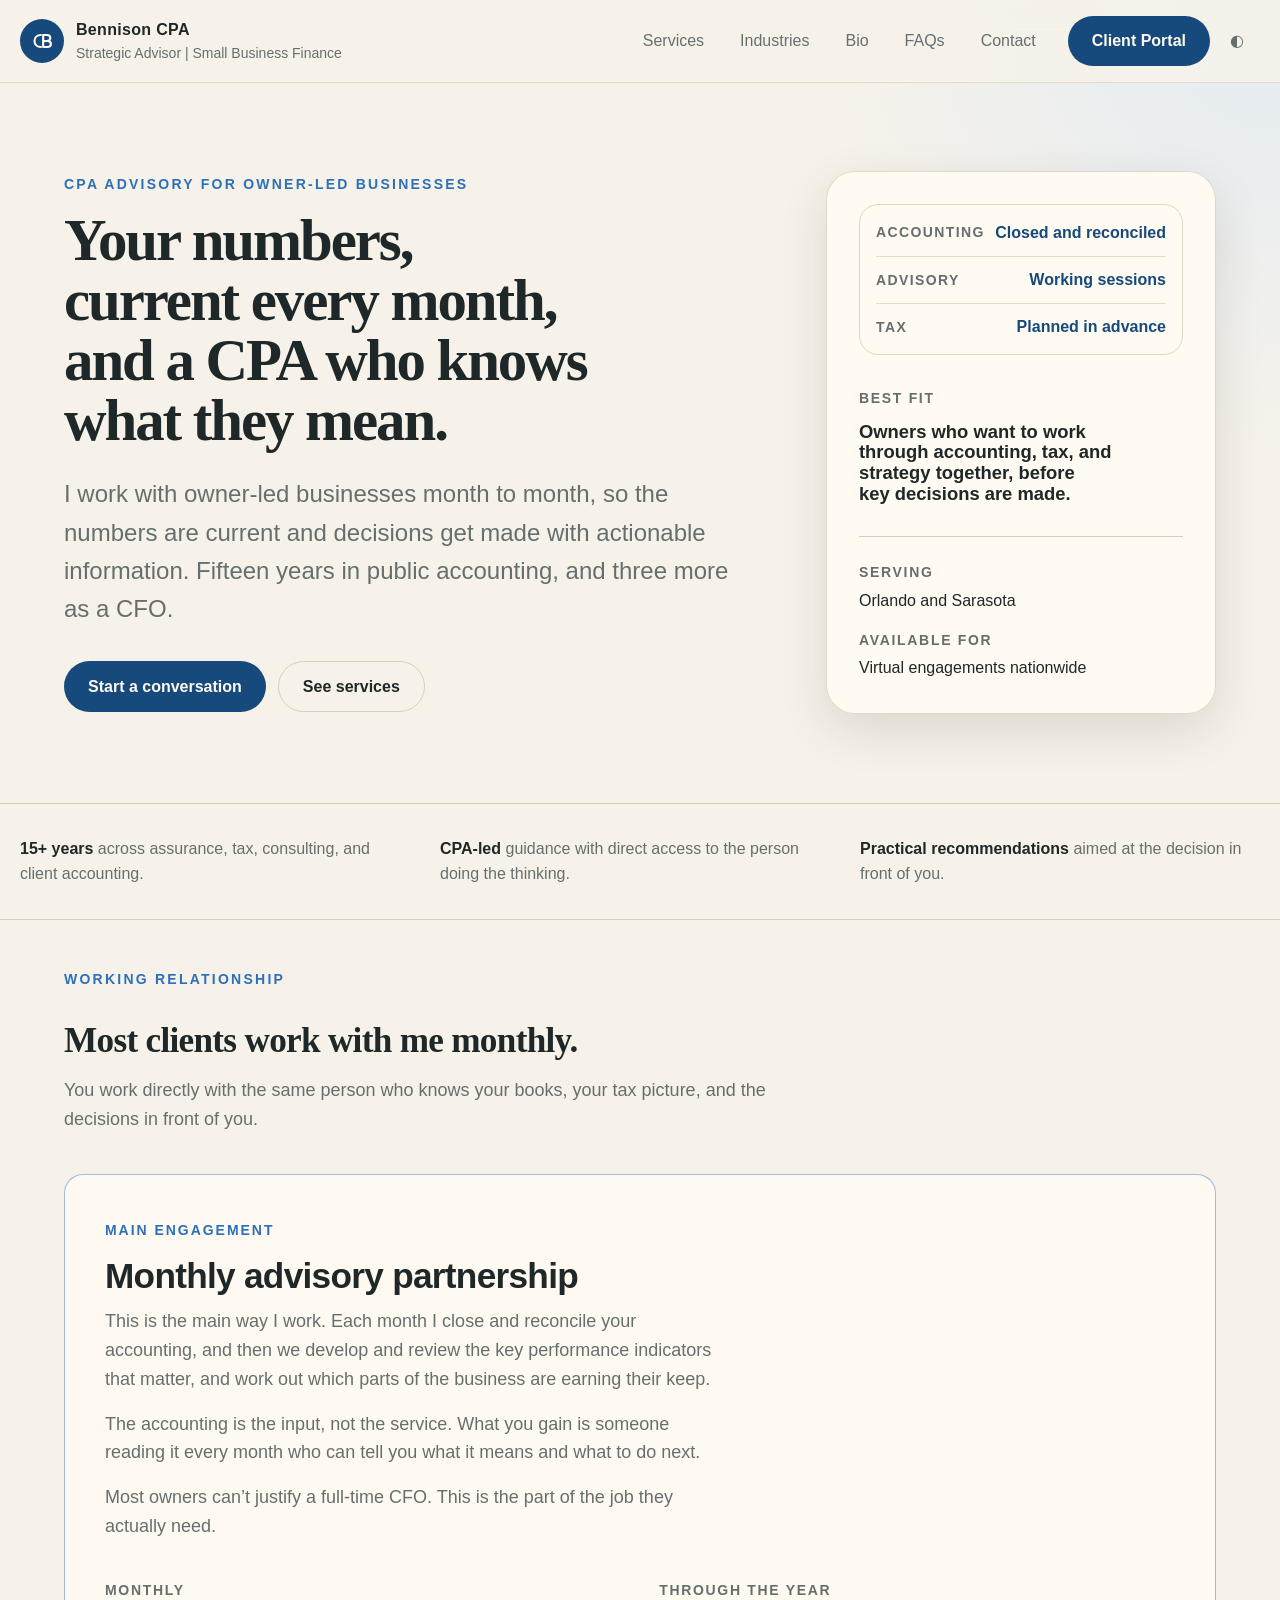
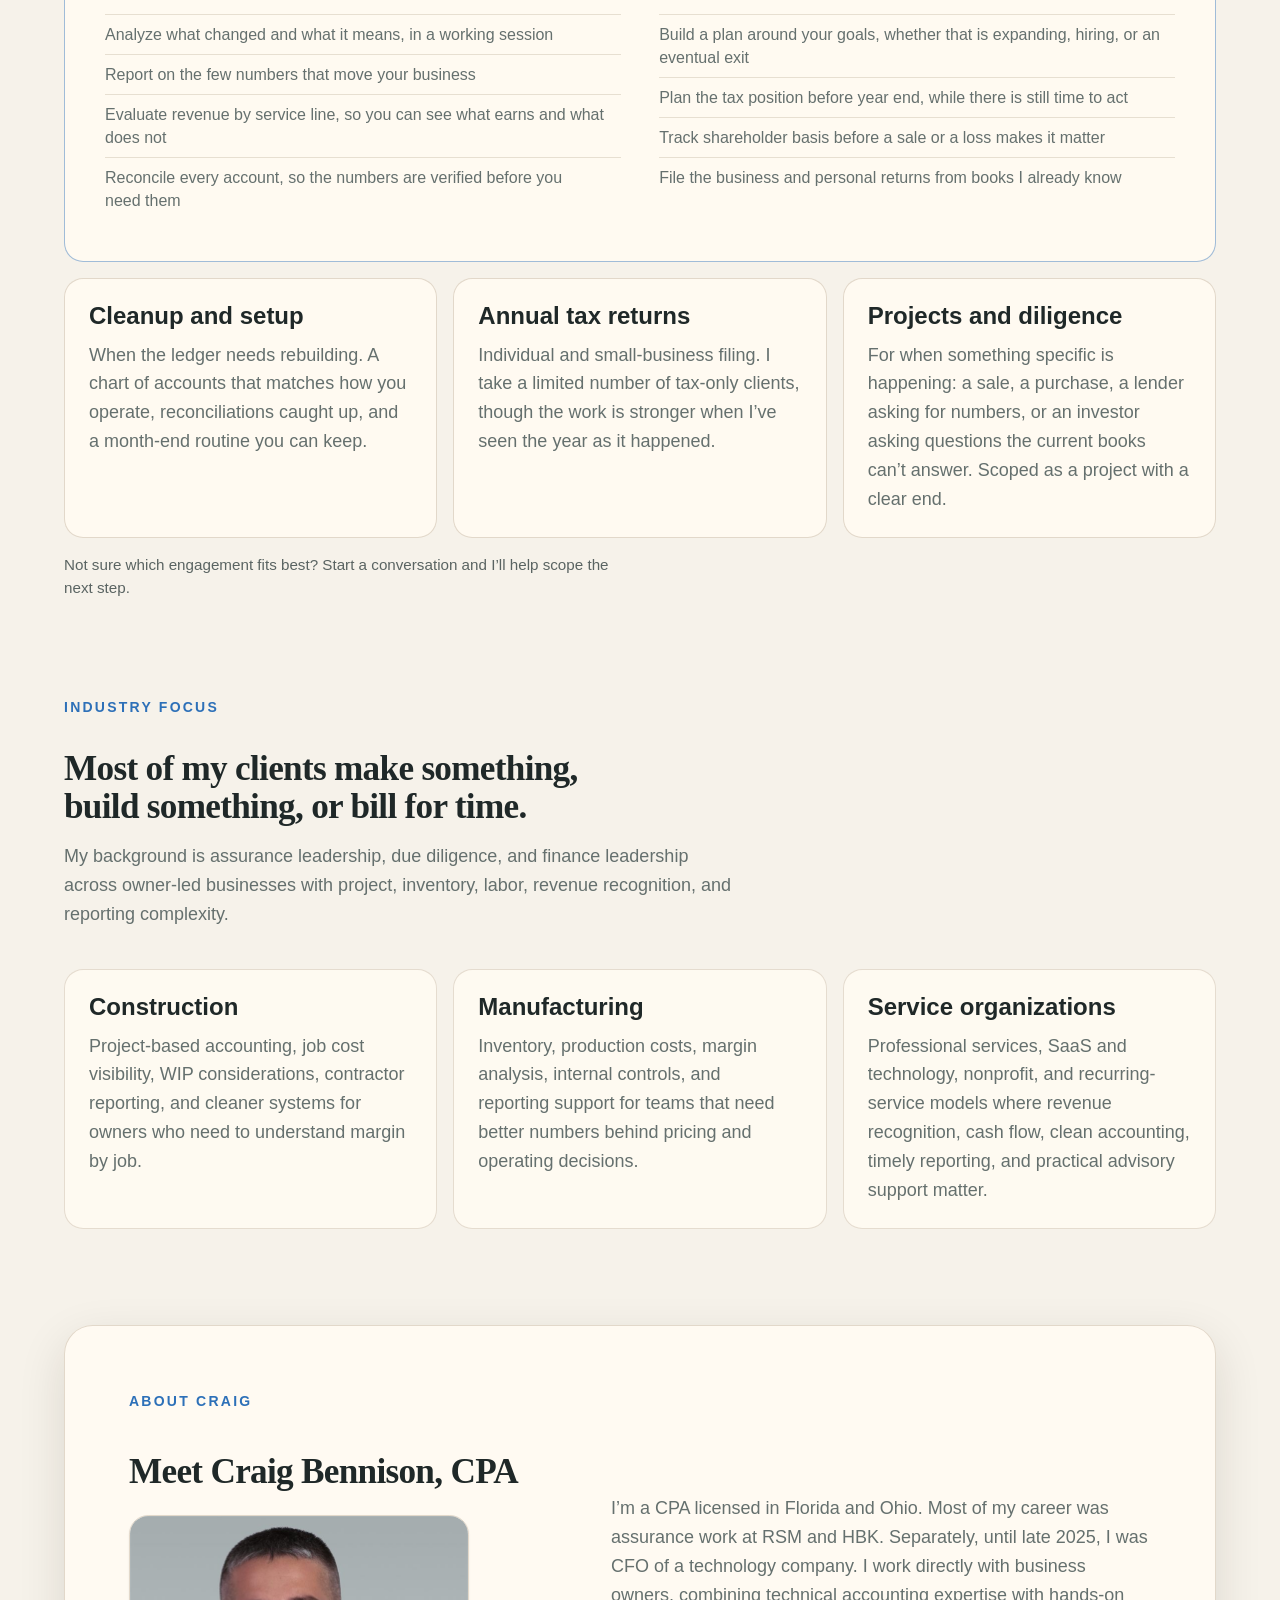
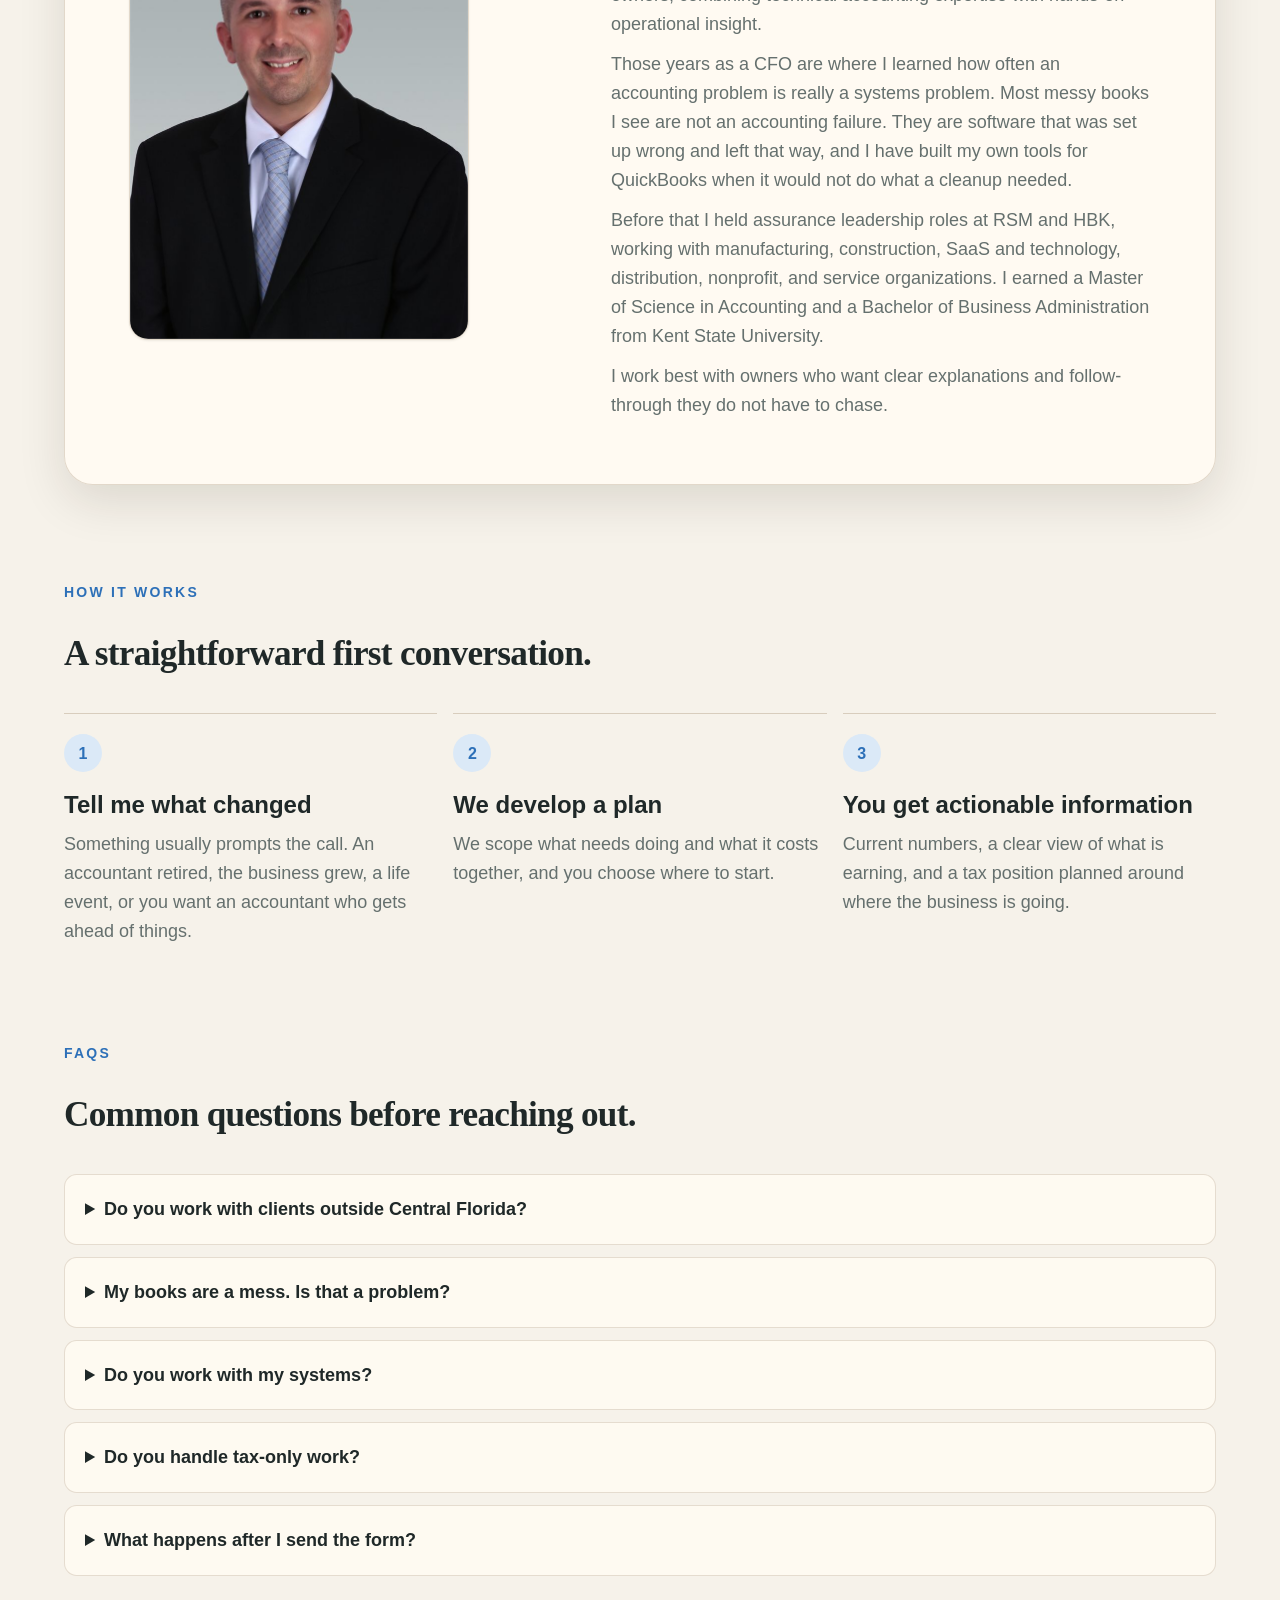
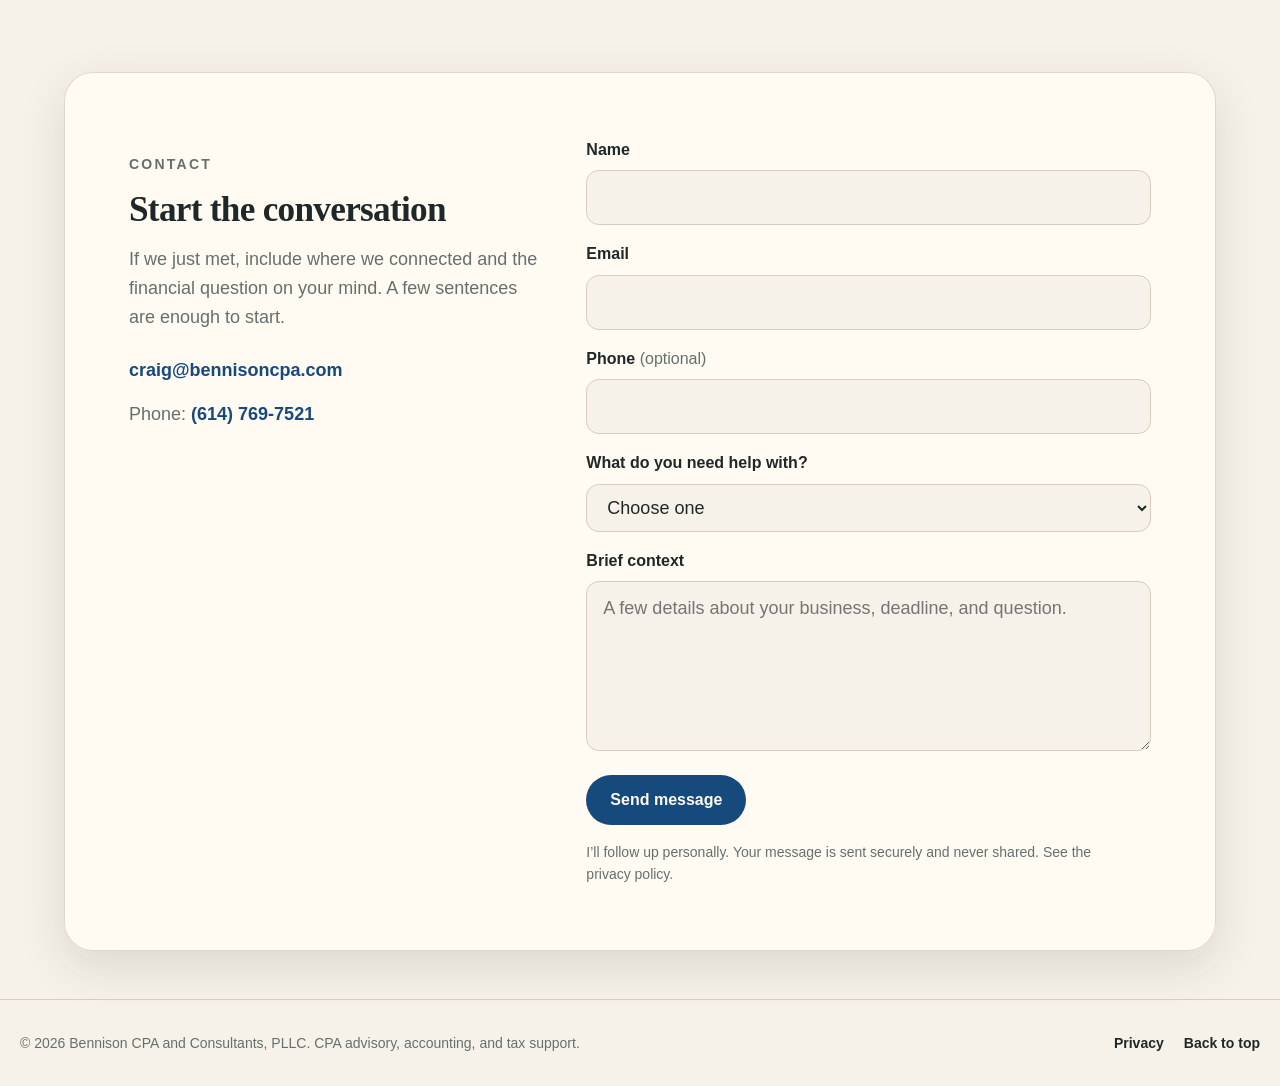
==== index.html @ e3f5bac5 "Use the site's own word: which engagement fits best "Not sure which fit is right?" used "fit" as a n" ====
<!doctype html>
<html lang="en">
  <head>
    <meta charset="utf-8" />
    <meta name="viewport" content="width=device-width, initial-scale=1" />
    <title>Bennison CPA and Consultants | CPA Advisory, Accounting, and Tax</title>
    <meta
      name="description"
      content="Monthly CFO-level advisory for owner-led businesses, plus QuickBooks cleanup, tax, and diligence. CPA licensed in Florida and Ohio, based in Mount Dora with a client base in Sarasota."
    />
    <meta name="robots" content="index, follow, max-image-preview:large" />
    <meta property="og:site_name" content="Bennison CPA and Consultants" />
    <meta property="og:title" content="Bennison CPA and Consultants" />
    <meta
      property="og:description"
      content="Monthly CFO-level advisory for owner-led businesses, plus QuickBooks cleanup, tax, and diligence. CPA licensed in Florida and Ohio."
    />
    <meta property="og:type" content="website" />
    <meta property="og:url" content="https://www.bennisoncpa.com/" />
    <meta property="og:image" content="https://www.bennisoncpa.com/assets/og-bennisoncpa.jpg" />
    <meta property="og:image:width" content="1200" />
    <meta property="og:image:height" content="630" />
    <meta property="og:image:alt" content="Bennison CPA and Consultants | Strategic Advisor, Small Business Finance" />
    <meta property="og:locale" content="en_US" />

    <meta name="twitter:card" content="summary_large_image" />
    <meta name="twitter:title" content="Bennison CPA and Consultants" />
    <meta name="twitter:description" content="Monthly CFO-level advisory for owner-led businesses, plus QuickBooks cleanup, tax, and diligence. CPA licensed in Florida and Ohio." />
    <meta name="twitter:image" content="https://www.bennisoncpa.com/assets/og-bennisoncpa.jpg" />

    <meta name="theme-color" content="#f6f2ea" media="(prefers-color-scheme: light)" />
    <meta name="theme-color" content="#101615" media="(prefers-color-scheme: dark)" />
    <link rel="canonical" href="https://www.bennisoncpa.com/" />
    <link rel="icon" href="favicon.svg" type="image/svg+xml" />
    <link rel="apple-touch-icon" href="apple-touch-icon.png" />

    <!--
      Theme must be resolved before first paint, otherwise dark-mode visitors
      get a flash of the light palette. Keep this inline and above the stylesheet.
    -->
    <script>
      (function () {
        try {
          var stored = localStorage.getItem('theme');
          var theme = stored || (window.matchMedia('(prefers-color-scheme: dark)').matches ? 'dark' : 'light');
          document.documentElement.setAttribute('data-theme', theme);
        } catch (e) {
          document.documentElement.setAttribute('data-theme', 'light');
        }
      })();
    </script>

    <link rel="preconnect" href="https://api.fontshare.com" />
    <link rel="preconnect" href="https://cdn.fontshare.com" crossorigin />
    <!--
      Fontshare's API honours only the FIRST f[] parameter and silently drops any
      others, so each family needs its own request. Combining them into one URL is
      why the Zodiak headings previously fell back to Georgia. Zodiak also ships
      400/700, not 500/600.
    -->
    <link rel="stylesheet" href="https://api.fontshare.com/v2/css?f[]=satoshi@400,500,700&display=swap" />
    <link rel="stylesheet" href="https://api.fontshare.com/v2/css?f[]=zodiak@400,700&display=swap" />
    <link rel="stylesheet" href="styles.css" />
    <!--
      Address is deliberately locality-only. Craig's Google Business Profile is
      registered as a service-area business ("No location; deliveries and home
      services only"), so it publishes no street address. Adding streetAddress
      or postalCode here would contradict the listing, and Google cross-checks
      the two. GBP service area is Orlando and Sarasota; name, phone, website
      and LinkedIn all match this block exactly.
    -->
    <script type="application/ld+json">
      {
        "@context": "https://schema.org",
        "@type": "AccountingService",
        "@id": "https://www.bennisoncpa.com/#organization",
        "name": "Bennison CPA and Consultants, PLLC",
        "url": "https://www.bennisoncpa.com",
        "logo": "https://www.bennisoncpa.com/assets/og-bennisoncpa.jpg",
        "image": "https://www.bennisoncpa.com/assets/og-bennisoncpa.jpg",
        "telephone": "+1-614-769-7521",
        "sameAs": [
          "https://www.linkedin.com/in/craig-bennison-cpa-a8450a20/"
        ],
        "founder": {
          "@type": "Person",
          "name": "Craig Bennison",
          "jobTitle": "Certified Public Accountant",
          "image": "https://www.bennisoncpa.com/assets/craig-bennison.jpg",
          "alumniOf": {
            "@type": "CollegeOrUniversity",
            "name": "Kent State University"
          },
          "sameAs": [
            "https://www.linkedin.com/in/craig-bennison-cpa-a8450a20/"
          ]
        },
        "address": {
          "@type": "PostalAddress",
          "addressLocality": "Mount Dora",
          "addressRegion": "FL",
          "addressCountry": "US"
        },
        "areaServed": [
            { "@type": "City", "name": "Mount Dora" },
            { "@type": "City", "name": "Orlando" },
            { "@type": "AdministrativeArea", "name": "Lake County, Florida" },
            { "@type": "AdministrativeArea", "name": "Central Florida" },
            { "@type": "City", "name": "Sarasota" },
            { "@type": "AdministrativeArea", "name": "Southwest Florida" },
            { "@type": "City", "name": "Cleveland" },
            { "@type": "AdministrativeArea", "name": "Northeast Ohio" }
          ],
        "availableLanguage": "en",
        "knowsAbout": [
          "QuickBooks Online cleanup",
          "Xero accounting cleanup",
          "Accounting platform migration",
          "Small business tax planning",
          "Construction job cost accounting",
          "Manufacturing inventory and margin analysis",
          "Financial due diligence and quality of earnings",
          "Management reporting and cash flow advisory",
          "Revenue and service line profitability analysis",
          "KPI reporting for owner-led businesses",
          "Forecasting and budgeting",
          "Outsourced CFO and monthly advisory"
        ],
        "hasOfferCatalog": {
          "@type": "OfferCatalog",
          "name": "CPA services",
          "itemListElement": [
              { "@type": "Offer", "itemOffered": { "@type": "Service", "name": "Monthly advisory partnership" } },
              { "@type": "Offer", "itemOffered": { "@type": "Service", "name": "Accounting cleanup and setup" } },
              { "@type": "Offer", "itemOffered": { "@type": "Service", "name": "Annual tax returns" } },
              { "@type": "Offer", "itemOffered": { "@type": "Service", "name": "Projects and diligence" } }
            ]
          },
        "email": "mailto:craig@bennisoncpa.com",
        "description": "Monthly CFO-level advisory for owner-led businesses, plus QuickBooks cleanup, tax, and diligence. CPA licensed in Florida and Ohio, based in Mount Dora with a client base in Sarasota."
      }
    </script>

    <!-- Keep these answers identical to the visible FAQ copy below, or Google drops the rich result. -->
    <script type="application/ld+json">
      {
        "@context": "https://schema.org",
        "@type": "FAQPage",
        "mainEntity": [
          {
            "@type": "Question",
            "name": "Do you work with clients outside Central Florida?",
            "acceptedAnswer": {
              "@type": "Answer",
              "text": "Yes. I am based in Mount Dora and work throughout Central Florida, and I have a long-standing client and referral base in Sarasota and Southwest Florida. I am also licensed in Ohio and work with clients near Cleveland. Most engagements run virtually."
            }
          },
          {
            "@type": "Question",
            "name": "My books are a mess. Is that a problem?",
            "acceptedAnswer": {
              "@type": "Answer",
              "text": "No. Books stop getting done for ordinary reasons: someone left, a system changed, time got away. Whatever state yours are in, it can be fixed."
            }
          },
          {
            "@type": "Question",
            "name": "Do you work with my systems?",
            "acceptedAnswer": {
              "@type": "Answer",
              "text": "Yes. QuickBooks Online, Xero, or whatever you are running now. Throughout my career I have seen them all, and when a system or process is holding you back I can recommend a better path forward."
            }
          },
          {
            "@type": "Question",
            "name": "Do you handle tax-only work?",
            "acceptedAnswer": {
              "@type": "Answer",
              "text": "Yes, on a selective basis. Most of my work is a monthly advisory partnership, and tax work is stronger when I have seen the year as it happened, so I take a limited number of tax-only clients."
            }
          },
          {
            "@type": "Question",
            "name": "What happens after I send the form?",
            "acceptedAnswer": {
              "@type": "Answer",
              "text": "Your message comes straight to me, and I’ll follow up personally with next steps."
            }
          }
        ]
      }
    </script>
  </head>
  <body>
    <a class="skip-link" href="#main">Skip to content</a>
    <header class="site-header" data-header>
      <nav class="nav" aria-label="Primary navigation">
        <a class="brand" href="#top" aria-label="Bennison CPA home">
          <svg class="brand-mark" viewBox="0 0 48 48" aria-hidden="true">
            <path class="mark-c" d="M22.5 15.5c-5.4 0-9.1 3.7-9.1 8.5s3.7 8.5 9.1 8.5" />
            <path class="mark-b" d="M25.6 15.5v17M25.6 15.5h5.1c3.1 0 5 1.7 5 4.2s-1.9 4.3-5 4.3h-5.1M25.6 24h5.8c3.2 0 5.2 1.7 5.2 4.2s-2 4.3-5.2 4.3h-5.8" />
          </svg>
          <span>
            <strong>Bennison CPA</strong>
            <small>Strategic Advisor | Small Business Finance</small>
          </span>
        </a>
        <button class="nav-toggle" type="button" aria-expanded="false" aria-controls="nav-links" data-nav-toggle>
          <span class="sr-only">Toggle menu</span>
          <span></span><span></span><span></span>
        </button>
        <div class="nav-links" id="nav-links" data-nav-links>
          <a href="#services">Services</a>
          <a href="#industries">Industries</a>
          <a href="#about">Bio</a>
          <a href="#faqs">FAQs</a>
          <a href="#contact">Contact</a>
          <a class="button button-primary nav-cta" 
             href="https://app.financial-cents.com/client-portal/" 
             target="_blank" 
             rel="noopener">
              Client Portal
          </a>
          <button class="theme-toggle" type="button" data-theme-toggle aria-label="Switch color theme">
            <span aria-hidden="true">◐</span>
          </button>
        </div>
      </nav>
    </header>

    <main id="main">
      <section class="hero" id="top">
        <div class="hero-copy">
          <p class="eyebrow">CPA advisory for owner-led businesses</p>
          <h1>Your numbers, current every month, and a CPA who knows what they mean.</h1>
          <p class="hero-lede">
            I work with owner-led businesses month to month, so the numbers are current and
            decisions get made with actionable information. Fifteen years in public accounting,
            and three more as a CFO.
          </p>
          <div class="hero-actions" aria-label="Primary actions">
            <a class="button button-primary" href="#contact">Start a conversation</a>
            <a class="button button-secondary" href="#services">See services</a>
          </div>
        </div>
        <aside class="hero-card" aria-label="Firm snapshot">
          <div class="mini-statement" aria-label="Engagement priorities">
            <div>
              <span>Accounting</span>
              <strong>Closed and reconciled</strong>
            </div>
            <div>
              <span>Advisory</span>
              <strong>Working sessions</strong>
            </div>
            <div>
              <span>Tax</span>
              <strong>Planned in advance</strong>
            </div>
          </div>
          <p class="card-label">Best fit</p>
          <h2>Owners who want to work through accounting, tax, and strategy together, before key decisions are made.</h2>
          <dl class="snapshot">
            <div>
              <dt>Serving</dt>
                <dd>Orlando and Sarasota</dd>
            </div>
            <div>
              <dt>Available for</dt>
              <dd>Virtual engagements nationwide</dd>
            </div>
          </dl>
        </aside>
      </section>

      <section class="trust-strip" aria-label="Firm strengths">
        <p><strong>15+ years</strong> across assurance, tax, consulting, and client accounting.</p>
        <p><strong>CPA-led</strong> guidance with direct access to the person doing the thinking.</p>
        <p><strong>Practical recommendations</strong> aimed at the decision in front of you.</p>
      </section>

      <section class="section services" id="services">
                <div class="section-intro">
          <p class="eyebrow">Working relationship</p>
          <h2>Most clients work with me monthly.</h2>
          <p>
            You work directly with the same person who knows your books, your tax picture, and
            the decisions in front of you.
          </p>
        </div>

        <div class="service-stack">
          <article class="service-card is-primary">
            <span class="service-tag">Main engagement</span>
            <h3>Monthly advisory partnership</h3>
            <div class="primary-split">
              <div class="primary-prose">
                <p>
                  This is the main way I work. Each month I close and reconcile your accounting, and
                  then we develop and review the key performance indicators that matter, and work out
                  which parts of the business are earning their keep.
                </p>
                <p>
                  The accounting is the input, not the service. What you gain is someone
                  reading it every month who can tell you what it means and what to do next.
                </p>
                <p>
                  Most owners can’t justify a full-time CFO. This is the part of the job they
                  actually need.
                </p>
              </div>
              <div class="primary-detail">
                <p class="detail-label">Monthly</p>
                <ul>
                  <li>Analyze what changed and what it means, in a working session</li>
                  <li>Report on the few numbers that move your business</li>
                  <li>Evaluate revenue by service line, so you can see what earns and what does not</li>
                  <li>Reconcile every account, so the numbers are verified before you need them</li>
                
</ul>
              </div>
              <div class="primary-detail">
                <p class="detail-label">Through the year</p>
                <ul>
                  <li>Build a plan around your goals, whether that is expanding, hiring, or an eventual exit</li>
                  <li>Plan the tax position before year end, while there is still time to act</li>
                  <li>Track shareholder basis before a sale or a loss makes it matter</li>
                  <li>File the business and personal returns from books I already know</li>
                </ul>
              </div>
            </div>
          
</article>
          <div class="service-secondary">
            <article class="service-card">
              <h3>Cleanup and setup</h3>
              <p>
                When the ledger needs rebuilding. A chart of accounts that matches how you operate, reconciliations caught up, and a month-end routine you can keep.
              </p>
            </article>
            <article class="service-card">
              <h3>Annual tax returns</h3>
              <p>
                Individual and small-business filing. I take a limited number of tax-only clients,
                though the work is stronger when I’ve seen the year as it happened.
              </p>
            </article>
            <article class="service-card">
              <h3>Projects and diligence</h3>
              <p>
                For when something specific is happening: a sale, a purchase, a lender asking for
                numbers, or an investor asking questions the current books can’t answer. Scoped as a
                project with a clear end.
              </p>
            </article>
          </div>
          <p class="muted-copy">
            Not sure which engagement fits best? Start a conversation and I’ll help scope the next step.
          </p>
        </div>
      </section>

      <section class="section industries" id="industries">
        <div class="section-intro">
          <p class="eyebrow">Industry focus</p>
          <h2>Most of my clients make something, build something, or bill for time.</h2>
          <p>
            My background is assurance leadership, due diligence, and finance leadership across owner-led
            businesses with project, inventory, labor, revenue recognition, and reporting complexity.
          </p>
        </div>
        <div class="industry-grid">
          <article class="industry-card">
            <h3>Construction</h3>
            <p>
              Project-based accounting, job cost visibility, WIP considerations, contractor reporting,
              and cleaner systems for owners who need to understand margin by job.
            </p>
          </article>
          <article class="industry-card">
            <h3>Manufacturing</h3>
            <p>
              Inventory, production costs, margin analysis, internal controls, and reporting support for
              teams that need better numbers behind pricing and operating decisions.
            </p>
          </article>
          <article class="industry-card">
            <h3>Service organizations</h3>
            <p>
              Professional services, SaaS and technology, nonprofit, and recurring-service models where
              revenue recognition, cash flow, clean accounting, timely reporting, and practical advisory
              support matter.
            </p>
          </article>
        </div>
      </section>

      <section class="section about" id="about">
        <div class="about-panel">
          <div class="about-heading">
            <p class="eyebrow">About Craig</p>
            <h2>Meet Craig Bennison, CPA</h2>
            <figure class="bio-photo">
              <img
                src="assets/craig-bennison.jpg"
                alt="Craig Bennison, CPA, founder of Bennison CPA and Consultants"
                width="680"
                height="849"
                loading="lazy"
                decoding="async"
              />
            </figure>
          </div>
          <div class="about-copy">
            <p>
              I’m a CPA licensed in Florida and Ohio. Most of my career was assurance work at RSM
              and HBK. Separately, until late 2025, I was CFO of a technology company.
              I work directly with business owners, combining technical accounting expertise with
              hands-on operational insight.
            </p>
            <p>
              Those years as a CFO are where I learned how often an accounting problem is really a
              systems problem. Most messy books I see are not an accounting failure. They are
              software that was set up wrong and left that way, and I have built my own tools for
              QuickBooks when it would not do what a cleanup needed.
            </p>
            <p>
              Before that I held assurance leadership roles at RSM and HBK, working with
              manufacturing, construction, SaaS and technology, distribution, nonprofit, and service
              organizations. I earned a Master of Science in Accounting and a Bachelor of Business
              Administration from Kent State University.
            </p>
            <p>
              I work best with owners who want clear explanations and follow-through they do not
              have to chase.
            </p>
          </div>
        </div>
      </section>

      <section class="section process" aria-label="How engagements work">
        <div class="section-intro compact">
          <p class="eyebrow">How it works</p>
          <h2>A straightforward first conversation.</h2>
        </div>
                <ol class="steps" role="list">
          <li>
            <span>1</span>
            <h3>Tell me what changed</h3>
            <p>Something usually prompts the call. An accountant retired, the business grew, a life event, or you want an accountant who gets ahead of things.</p>
          </li>
          <li>
            <span>2</span>
            <h3>We develop a plan</h3>
            <p>We scope what needs doing and what it costs together, and you choose where to start.</p>
          </li>
          <li>
            <span>3</span>
            <h3>You get actionable information</h3>
            <p>Current numbers, a clear view of what is earning, and a tax position planned around where the business is going.</p>
          </li>
        </ol>

      </section>

      <section class="section faqs" id="faqs">
        <div class="section-intro">
          <p class="eyebrow">FAQs</p>
          <h2>Common questions before reaching out.</h2>
        </div>
        <div class="faq-list">
          <details>
            <summary>Do you work with clients outside Central Florida?</summary>
            <p>Yes. I am based in Mount Dora and work throughout Central Florida, and I have a long-standing client and referral base in Sarasota and Southwest Florida. I am also licensed in Ohio and work with clients near Cleveland. Most engagements run virtually.</p>
          </details>
          <details>
            <summary>My books are a mess. Is that a problem?</summary>
            <p>No. Books stop getting done for ordinary reasons: someone left, a system changed, time got away. Whatever state yours are in, it can be fixed.</p>
          </details>
          <details>
            <summary>Do you work with my systems?</summary>
            <p>Yes. QuickBooks Online, Xero, or whatever you are running now. Throughout my career I have seen them all, and when a system or process is holding you back I can recommend a better path forward.</p>
          </details>
          <details>
            <summary>Do you handle tax-only work?</summary>
            <p>Yes, on a selective basis. Most of my work is a monthly advisory partnership, and tax work is stronger when I have seen the year as it happened, so I take a limited number of tax-only clients.</p>
          </details>
          <details>
            <summary>What happens after I send the form?</summary>
            <p>Your message comes straight to me, and I’ll follow up personally with next steps.</p>
          </details>
        </div>
      </section>

      <section class="section contact" id="contact">
        <div class="contact-card">
          <div class="contact-copy">
            <p class="eyebrow">Contact</p>
            <h2>Start the conversation</h2>
            <p>
              If we just met, include where we connected and the financial question on your mind.
              A few sentences are enough to start.
            </p>
            <a class="email-link" href="mailto:craig@bennisoncpa.com">craig@bennisoncpa.com</a>
            <p class="contact-phone">
              Phone: <a href="tel:+16147697521">(614) 769-7521</a>
            </p>
          </div>
          <form
            class="contact-form"
            action="https://formspree.io/f/mlgzbqjk"
            method="POST"
            data-contact-form
          >
            <div class="field">
              <label for="name">Name</label>
              <input id="name" name="name" type="text" autocomplete="name" required />
            </div>
            <div class="field">
              <label for="email">Email</label>
              <input id="email" name="email" type="email" autocomplete="email" required />
            </div>
            <div class="field">
              <label for="phone">Phone <span class="field-optional">(optional)</span></label>
              <input id="phone" name="phone" type="tel" autocomplete="tel" />
            </div>
            <div class="field">
              <label for="need">What do you need help with?</label>
              <select id="need" name="need" required>
                <option value="">Choose one</option>
                <option>Monthly accounting, cleanup or system setup</option>
                <option>Tax planning or preparation</option>
                <option>Business advisory or project work</option>
                <option>Transaction or diligence support</option>
                <option>Not sure yet</option>
              </select>
            </div>
            <div class="field">
              <label for="message">Brief context</label>
              <textarea id="message" name="message" rows="5" required placeholder="A few details about your business, deadline, and question."></textarea>
            </div>

            <!-- Spam honeypot: real people never see this, bots fill it in and Formspree discards the message. -->
            <input type="text" name="_gotcha" tabindex="-1" autocomplete="off" aria-hidden="true" class="honeypot" />
            <input type="hidden" name="_subject" value="New inquiry from bennisoncpa.com" />

            <button class="button button-primary form-submit" type="submit" data-submit>Send message</button>

            <p class="form-status" data-form-status role="status" aria-live="polite"></p>

            <p class="form-note">
              I’ll follow up personally. Your message is sent securely
              and never shared. See the <a href="/privacy">privacy policy</a>.
            </p>
          </form>
        </div>
      </section>
    </main>

    <footer class="site-footer">
      <p>© <span data-year></span> Bennison CPA and Consultants, PLLC. CPA advisory, accounting, and tax support.</p>
      <nav class="footer-links" aria-label="Footer">
        <a href="/privacy">Privacy</a>
        <a href="#top">Back to top</a>
      </nav>
    </footer>

    <script src="script.js" defer></script>

    <!--
      ANALYTICS: Cloudflare Web Analytics is enabled via automatic setup in the
      Cloudflare dashboard, so the beacon is injected at the edge. Deliberately
      no analytics script here - adding one would double-count every page view.
    -->
  </body>
</html>
---- styles.css ----
:root,
[data-theme='light'] {
  --font-display: 'Zodiak', Georgia, serif;
  --font-body: 'Satoshi', 'Inter', sans-serif;
  --text-xs: clamp(0.75rem, 0.7rem + 0.25vw, 0.875rem);
  --text-sm: clamp(0.875rem, 0.8rem + 0.35vw, 1rem);
  --text-base: clamp(1rem, 0.95rem + 0.25vw, 1.125rem);
  --text-lg: clamp(1.125rem, 1rem + 0.75vw, 1.5rem);
  --text-xl: clamp(1.5rem, 1.2rem + 1.25vw, 2.25rem);
  --text-2xl: clamp(2.35rem, 1.5rem + 3.8vw, 5.75rem);
  --space-1: 0.25rem;
  --space-2: 0.5rem;
  --space-3: 0.75rem;
  --space-4: 1rem;
  --space-5: 1.25rem;
  --space-6: 1.5rem;
  --space-8: 2rem;
  --space-10: 2.5rem;
  --space-12: 3rem;
  --space-16: 4rem;
  --space-20: 5rem;
  --space-24: 6rem;
  --color-bg: #f6f2ea;
  --color-surface: #fffaf1;
  --color-surface-2: #ebe4d7;
  --color-text: #1f2828;
  --color-text-muted: #65706e;
  --color-border: #d8cdbd;
  --color-primary: #174a7c;
  --color-primary-hover: #0f365f;
  --color-accent: #2d70b8;
  --color-accent-soft: #dbe9f7;
  --color-error: #8f263f;
  --color-success: #1f6b45;
  --color-text-subtle: #5a6462;
  --shadow-sm: 0 1px 2px oklch(0.25 0.02 80 / 0.08);
  --shadow-md: 0 16px 48px oklch(0.22 0.03 80 / 0.12);
  --radius-sm: 0.45rem;
  --radius-md: 0.8rem;
  --radius-lg: 1.2rem;
  --radius-xl: 1.8rem;
  --transition-interactive: 180ms cubic-bezier(0.16, 1, 0.3, 1);
}

[data-theme='dark'] {
  --color-bg: #101615;
  --color-surface: #17201f;
  --color-surface-2: #21302e;
  --color-text: #eee8dd;
  --color-text-muted: #a6b1ad;
  --color-border: #344642;
  --color-primary: #8fc7ff;
  --color-primary-hover: #bddfff;
  --color-accent: #67a8f0;
  --color-accent-soft: #1c3148;
  --color-error: #ed86a1;
  --color-success: #7fd6a8;
  --color-text-subtle: #b3beb9;
  --shadow-sm: 0 1px 2px oklch(0 0 0 / 0.24);
  --shadow-md: 0 16px 48px oklch(0 0 0 / 0.34);
}

*,
*::before,
*::after {
  box-sizing: border-box;
  margin: 0;
  padding: 0;
}

html {
  text-size-adjust: none;
  -webkit-font-smoothing: antialiased;
  -moz-osx-font-smoothing: grayscale;
  scroll-behavior: smooth;
  scroll-padding-top: var(--space-20);
}

body {
  min-height: 100dvh;
  background:
    radial-gradient(circle at top right, color-mix(in oklab, var(--color-accent-soft), transparent 30%), transparent 28rem),
    var(--color-bg);
  color: var(--color-text);
  font-family: var(--font-body);
  font-size: var(--text-base);
  line-height: 1.6;
}

img,
svg {
  display: block;
  max-width: 100%;
}

a {
  color: inherit;
  text-decoration: none;
}

button,
input,
select,
textarea {
  color: inherit;
  font: inherit;
}

button {
  border: 0;
  cursor: pointer;
}

p,
li {
  max-width: 72ch;
  text-wrap: pretty;
}

h1,
h2,
h3 {
  color: var(--color-text);
  font-weight: 600;
  line-height: 1.08;
  text-wrap: balance;
}

/* Zodiak publishes 400 and 700 (not 500/600), so name 700 explicitly rather
   than letting the browser synthesise a weight that was never downloaded. */
h1,
h2 {
  font-family: var(--font-display);
  font-weight: 700;
}

:focus-visible {
  border-radius: var(--radius-sm);
  outline: 2px solid var(--color-primary);
  outline-offset: 3px;
}

::selection {
  background: color-mix(in oklab, var(--color-primary), transparent 76%);
}

.skip-link {
  background: var(--color-primary);
  color: var(--color-bg);
  left: var(--space-4);
  padding: var(--space-3) var(--space-4);
  position: absolute;
  top: var(--space-3);
  transform: translateY(-160%);
  z-index: 100;
}

.skip-link:focus {
  transform: translateY(0);
}

.sr-only {
  border: 0;
  clip: rect(0, 0, 0, 0);
  height: 1px;
  margin: -1px;
  overflow: hidden;
  padding: 0;
  position: absolute;
  white-space: nowrap;
  width: 1px;
}

.site-header {
  backdrop-filter: blur(18px);
  background: color-mix(in oklab, var(--color-bg), transparent 12%);
  border-bottom: 1px solid color-mix(in oklab, var(--color-border), transparent 35%);
  position: sticky;
  top: 0;
  z-index: 20;
}

.nav {
  align-items: center;
  display: flex;
  gap: var(--space-4);
  justify-content: space-between;
  margin: 0 auto;
  max-width: 1440px;
  padding: var(--space-4) var(--space-5);
}

.brand {
  align-items: center;
  display: inline-flex;
  gap: var(--space-3);
  min-height: 44px;
}

.brand-mark {
  background: var(--color-primary);
  border-radius: 50%;
  color: var(--color-surface);
  flex: 0 0 44px;
  height: 44px;
  padding: 5px;
  width: 44px;
}

.brand-mark .mark-c,
.brand-mark .mark-b {
  fill: none;
  stroke: currentColor;
  stroke-linecap: round;
  stroke-linejoin: round;
  stroke-width: 3;
}

.brand strong,
.brand small {
  display: block;
}

.brand strong {
  font-size: var(--text-sm);
  letter-spacing: 0.02em;
}

.brand small {
  color: var(--color-text-muted);
  font-size: var(--text-xs);
}

.nav-links {
  align-items: center;
  display: flex;
  gap: var(--space-1);
}

/* :not(.button) matters. Without it this rule outranks .button-primary and
   paints the Client Portal CTA muted grey on navy (1.78:1). */
.nav-links a:not(.button),
.theme-toggle {
  border-radius: var(--radius-md);
  color: var(--color-text-muted);
  display: inline-flex;
  font-size: var(--text-sm);
  min-height: 44px;
  padding: var(--space-3) var(--space-4);
}

.nav-links a:not(.button):hover,
.theme-toggle:hover {
  background: color-mix(in oklab, var(--color-surface-2), transparent 45%);
  color: var(--color-text);
}

.theme-toggle {
  align-items: center;
  background: transparent;
}

.nav-toggle {
  background: transparent;
  display: none;
  flex-direction: column;
  gap: 5px;
  justify-content: center;
  min-height: 44px;
  min-width: 44px;
}

.nav-toggle span:not(.sr-only) {
  background: var(--color-text);
  border-radius: var(--radius-sm);
  height: 2px;
  width: 22px;
}

.hero {
  align-items: center;
  display: grid;
  gap: clamp(var(--space-8), 7vw, var(--space-24));
  /* First column must be able to shrink (minmax(0, …), not minmax(520px, …)),
     otherwise the two columns' minimums exceed the viewport on tablets and the
     whole page scrolls sideways. */
  grid-template-columns: minmax(0, 1fr) minmax(340px, 0.58fr);
  margin: 0 auto;
  max-width: 1440px;
  min-height: min(720px, calc(100dvh - 76px));
  padding: clamp(var(--space-10), 6vw, var(--space-20)) clamp(var(--space-5), 5vw, var(--space-16));
}

.eyebrow {
  color: var(--color-accent);
  font-size: var(--text-xs);
  font-weight: 700;
  letter-spacing: 0.16em;
  margin-bottom: var(--space-4);
  max-width: none;
  text-transform: uppercase;
}

/* The wrap is controlled by measure and size, NOT by text-wrap: measured across
   16 viewports, `balance` and `normal` give identical line breaks here (`pretty`
   is worse). At 13ch the headline needed 5+ lines and orphaned a short second
   line; 18ch with a 1.65rem floor holds it to 4 lines from 360px to 1800px.
   Changing either value re-opens the problem, so re-measure if you touch them. */
.hero h1 {
  font-size: clamp(1.65rem, 4.6vw, 4.25rem);
  letter-spacing: -0.035em;
  line-height: 1.02;
  max-width: 18ch;
  text-wrap: balance;
}

.hero-lede {
  color: var(--color-text-muted);
  font-size: var(--text-lg);
  margin-top: var(--space-6);
  max-width: 58ch;
}

.hero-actions {
  display: flex;
  flex-wrap: wrap;
  gap: var(--space-3);
  margin-top: var(--space-8);
}

.button {
  align-items: center;
  border-radius: 999px;
  display: inline-flex;
  font-size: var(--text-sm);
  font-weight: 700;
  justify-content: center;
  min-height: 48px;
  padding: var(--space-3) var(--space-6);
  transition:
    background var(--transition-interactive),
    color var(--transition-interactive),
    border-color var(--transition-interactive),
    transform var(--transition-interactive);
}

.button:hover {
  transform: translateY(-1px);
}

.button-primary {
  background: var(--color-primary);
  color: var(--color-surface);
}

.button-primary:hover {
  background: var(--color-primary-hover);
}

.button-secondary {
  border: 1px solid var(--color-border);
  color: var(--color-text);
}

.button-secondary:hover {
  background: var(--color-surface);
}

.hero-card,
.contact-card,
.about-panel {
  background: color-mix(in oklab, var(--color-surface), transparent 3%);
  border: 1px solid color-mix(in oklab, var(--color-border), transparent 25%);
  border-radius: var(--radius-xl);
  box-shadow: var(--shadow-md);
}

.hero-card {
  overflow: hidden;
  padding: var(--space-8);
}

.mini-statement {
  border: 1px solid color-mix(in oklab, var(--color-border), transparent 20%);
  border-radius: var(--radius-lg);
  display: grid;
  gap: var(--space-3);
  margin-bottom: var(--space-8);
  padding: var(--space-4);
}

.mini-statement div {
  align-items: center;
  display: grid;
  grid-template-columns: minmax(0, 1fr) auto;
  gap: var(--space-4);
  justify-content: space-between;
}

.mini-statement div + div {
  border-top: 1px solid color-mix(in oklab, var(--color-border), transparent 35%);
  padding-top: var(--space-3);
}

.mini-statement span {
  color: var(--color-text-muted);
  font-size: var(--text-xs);
  font-weight: 700;
  letter-spacing: 0.1em;
  text-transform: uppercase;
}

.mini-statement strong {
  color: var(--color-primary);
  font-size: var(--text-sm);
  line-height: 1.2;
  text-align: right;
  white-space: nowrap;
}

.card-label {
  color: var(--color-text-muted);
  font-size: var(--text-xs);
  font-weight: 700;
  letter-spacing: 0.12em;
  text-transform: uppercase;
}

.hero-card h2 {
  font-family: var(--font-body);
  font-size: clamp(1.15rem, 1.4vw, 1.35rem);
  line-height: 1.12;
  max-width: 100%;
  margin-top: var(--space-3);
}

.snapshot {
  border-top: 1px solid var(--color-border);
  display: grid;
  gap: var(--space-4);
  margin-top: var(--space-8);
  padding-top: var(--space-6);
}

.snapshot div {
  display: grid;
  gap: var(--space-1);
}

.snapshot dt {
  color: var(--color-text-muted);
  font-size: var(--text-xs);
  font-weight: 700;
  letter-spacing: 0.12em;
  text-transform: uppercase;
}

.snapshot dd {
  font-size: var(--text-sm);
}

.trust-strip {
  border-block: 1px solid var(--color-border);
  display: grid;
  gap: var(--space-5);
  grid-template-columns: repeat(3, 1fr);
  margin: 0 auto;
  max-width: 1440px;
  padding: var(--space-8) var(--space-5);
}

.trust-strip p {
  color: var(--color-text-muted);
  font-size: var(--text-sm);
}

.trust-strip strong {
  color: var(--color-text);
}

.section {
  margin: 0 auto;
  max-width: 1440px;
  padding: var(--space-12) clamp(var(--space-5), 5vw, var(--space-16));
}

.section-intro {
  display: grid;
  gap: var(--space-4);
  grid-template-columns: 0.8fr 1.2fr;
  margin-bottom: var(--space-10);
}

.section-intro.compact {
  grid-template-columns: 1fr;
  max-width: 680px;
}

.section-intro h2,
.about-panel h2,
.contact-copy h2 {
  font-size: var(--text-xl);
  letter-spacing: -0.02em;
}

/* NOTE: "white-space: nowrap" used to live here. It forced a 420px unbreakable
   heading that overflowed its column between 560px and 860px. Let it wrap. */

.section-intro p:not(.eyebrow) {
  color: var(--color-text-muted);
}

.services .section-intro,
.industries .section-intro,
.process .section-intro,
.faqs .section-intro {
  grid-template-columns: 1fr;
  max-width: 860px;
}


.industry-grid {
  display: grid;
  gap: var(--space-4);
  grid-template-columns: repeat(3, 1fr);
}

.industry-card {
  background: color-mix(in oklab, var(--color-surface), transparent 12%);
  border: 1px solid color-mix(in oklab, var(--color-border), transparent 35%);
  border-radius: var(--radius-lg);
  min-height: 250px;
  padding: var(--space-6);
}

.industry-card h3 {
  font-size: var(--text-lg);
  margin-bottom: var(--space-3);
}

.industry-card p {
  color: var(--color-text-muted);
}

.service-card {
  background: color-mix(in oklab, var(--color-surface), transparent 6%);
  border: 1px solid color-mix(in oklab, var(--color-border), transparent 25%);
  border-radius: var(--radius-lg);
  min-height: 250px;
  padding: var(--space-6);
}


/* Services: one primary engagement, three secondary. The visual weight encodes
   the actual business hierarchy, so the numbered 01-04 markers are gone; they
   implied a sequence that was never real. */
.service-stack {
  display: grid;
  gap: var(--space-4);
}

.service-secondary {
  display: grid;
  gap: var(--space-4);
  grid-template-columns: repeat(3, minmax(0, 1fr));
}

.service-card.is-primary {
  background: color-mix(in oklab, var(--color-surface), transparent 0%);
  border-color: color-mix(in oklab, var(--color-accent), transparent 55%);
  min-height: 0;
  padding: clamp(var(--space-6), 4vw, var(--space-10));
}

.service-card.is-primary h3 {
  font-size: var(--text-xl);
  letter-spacing: -0.02em;
}

.service-card.is-primary p {
  max-width: 62ch;
}

.service-card.is-primary p + p {
  margin-top: var(--space-4);
}

/* Primary card runs full width, so prose alone leaves a third of it empty and
   stretching the prose pushes lines past a readable measure. The right column
   carries the detail a retainer prospect actually wants. */
/* Prose on top, the two lists side by side beneath it, all inside the card.
   Beside the prose the lists left a 239px column of dead space; stacked, the
   card is shorter and nothing is stranded. */
.primary-split {
  display: grid;
  gap: clamp(var(--space-6), 3vw, var(--space-10));
  grid-template-columns: minmax(0, 1fr) minmax(0, 1fr);
}

.primary-prose {
  grid-column: 1 / -1;
  max-width: 74ch;
}

.primary-prose p {
  max-width: 68ch;
}

.primary-prose p + p {
  margin-top: var(--space-4);
}

.detail-label {
  color: var(--color-text-muted);
  font-size: var(--text-xs);
  font-weight: 700;
  letter-spacing: 0.12em;
  text-transform: uppercase;
}

.primary-detail ul {
  list-style: none;
  margin: var(--space-3) 0 0;
  padding: 0;
}

.primary-detail ul:last-child {
  margin-bottom: 0;
}

.primary-detail li {
  border-top: 1px solid color-mix(in oklab, var(--color-border), transparent 40%);
  color: var(--color-text-muted);
  font-size: var(--text-sm);
  line-height: 1.45;
  max-width: none;
  padding: var(--space-2) 0;
}

@media (max-width: 700px) {
  .primary-split {
    grid-template-columns: 1fr;
  }
}

.service-tag {
  color: var(--color-accent);
  display: inline-block;
  font-size: var(--text-xs);
  font-weight: 700;
  letter-spacing: 0.14em;
  margin-bottom: var(--space-4);
  text-transform: uppercase;
}

@media (max-width: 1023px) {
  .service-secondary {
    grid-template-columns: 1fr;
  }
}
.service-number {
  color: var(--color-accent);
  display: inline-block;
  font-size: var(--text-xs);
  font-weight: 700;
  letter-spacing: 0.14em;
  margin-bottom: var(--space-6);
}

.service-card h3,
.steps h3 {
  font-size: var(--text-lg);
  margin-bottom: var(--space-3);
}

.service-card p,
.steps p,
.faq-list p,
.about-copy p,
.contact-copy p {
  color: var(--color-text-muted);
}

.about-panel {
  display: grid;
  gap: var(--space-10);
  grid-template-columns: minmax(420px, 0.9fr) minmax(0, 1.1fr);
  padding: clamp(var(--space-8), 6vw, var(--space-16));
}

.about-heading {
  display: grid;
  gap: var(--space-6);
  align-content: start;
}

.bio-photo {
  aspect-ratio: 4 / 5;
  border: 1px solid color-mix(in oklab, var(--color-border), transparent 25%);
  border-radius: var(--radius-lg);
  box-shadow: var(--shadow-sm);
  max-width: 340px;
  overflow: hidden;
}

.bio-photo img {
  height: 100%;
  object-fit: cover;
  object-position: center top;
  width: 100%;
}

.about-copy {
  align-content: start;
  display: grid;
  gap: var(--space-3);
  padding-top: clamp(6.5rem, 8vw, 8.25rem);
}

.steps {
  display: grid;
  gap: var(--space-4);
  grid-template-columns: repeat(3, 1fr);
}

.steps li {
  background: transparent;
  border-top: 1px solid var(--color-border);
  list-style: none;
  padding-top: var(--space-5);
}

.steps span {
  align-items: center;
  background: var(--color-accent-soft);
  border-radius: 50%;
  color: var(--color-accent);
  display: inline-flex;
  font-size: var(--text-sm);
  font-weight: 700;
  height: 38px;
  justify-content: center;
  margin-bottom: var(--space-5);
  width: 38px;
}

.faq-list {
  display: grid;
  gap: var(--space-3);
}

details {
  background: color-mix(in oklab, var(--color-surface), transparent 12%);
  border: 1px solid color-mix(in oklab, var(--color-border), transparent 35%);
  border-radius: var(--radius-md);
  padding: var(--space-5);
}

summary {
  cursor: pointer;
  font-size: var(--text-base);
  font-weight: 700;
}

details p {
  margin-top: var(--space-3);
}

.contact-card {
  display: grid;
  gap: var(--space-10);
  grid-template-columns: 0.85fr 1.15fr;
  padding: clamp(var(--space-8), 6vw, var(--space-16));
}

.contact-copy p {
  margin-top: var(--space-4);
}

.email-link {
  color: var(--color-primary);
  display: inline-flex;
  font-weight: 700;
  margin-top: var(--space-6);
}

/* The phone number is a tel: link. Without this it inherits the muted paragraph
   colour and the global "a { color: inherit }", so it renders as plain grey text
   with no sign it can be tapped. Bold as well as coloured, so the cue is not
   carried by colour alone. */
.contact-phone a {
  color: var(--color-primary);
  font-weight: 700;
}

.contact-form {
  display: grid;
  gap: var(--space-4);
}

.field {
  display: grid;
  gap: var(--space-2);
}

label {
  font-size: var(--text-sm);
  font-weight: 700;
}

input,
select,
textarea {
  background: var(--color-bg);
  border: 1px solid var(--color-border);
  border-radius: var(--radius-md);
  min-height: 48px;
  padding: var(--space-3) var(--space-4);
  width: 100%;
}

textarea {
  resize: vertical;
}

/* :user-invalid, not :invalid.
   A required field is :invalid from the moment the page loads, and #name and
   #email have no placeholder attribute, so :not(:placeholder-shown) is always
   true for them. The old rule therefore painted both fields error-red before
   the visitor had typed a single character.
   :user-invalid only matches once the person has actually edited the field or
   tried to submit, which is the only point at which "this is wrong" is true.
   Browsers without support simply show no error tint, which is the safe way
   to degrade. */
input:user-invalid,
select:user-invalid,
textarea:user-invalid {
  border-color: var(--color-error);
}

.form-submit {
  justify-self: start;
  margin-top: var(--space-2);
}

.form-note {
  color: var(--color-text-muted);
  font-size: var(--text-xs);
}

.site-footer {
  align-items: center;
  border-top: 1px solid var(--color-border);
  color: var(--color-text-muted);
  display: flex;
  font-size: var(--text-xs);
  gap: var(--space-4);
  justify-content: space-between;
  margin: 0 auto;
  max-width: 1440px;
  padding: var(--space-8) var(--space-5);
}

.site-footer a {
  color: var(--color-text);
  font-weight: 700;
}

/* Two-column blocks carry column minimums that stop fitting well before the
   860px nav breakpoint, so they collapse earlier than the navigation does.
   1150 rather than 1024: at ~1024 the split left the hero copy column near
   495px, which forced the headline back to 5 ragged lines. */
@media (max-width: 1149px) {
  .hero,
  .section-intro,
  .about-panel,
  .contact-card {
    grid-template-columns: 1fr;
  }

  .hero {
    min-height: auto;
    padding-top: var(--space-16);
  }

  .about-copy {
    padding-top: 0;
  }
}

@media (max-width: 860px) {
  .nav-toggle {
    display: flex;
  }

  .nav-links {
    background: var(--color-surface);
    border: 1px solid var(--color-border);
    border-radius: var(--radius-lg);
    box-shadow: var(--shadow-md);
    display: none;
    flex-direction: column;
    left: var(--space-4);
    padding: var(--space-3);
    position: absolute;
    right: var(--space-4);
    top: calc(100% + var(--space-2));
  }

  .nav-links.is-open {
    display: flex;
  }

  .nav-links a,
  .theme-toggle {
    justify-content: flex-start;
    width: 100%;
  }

  .trust-strip,
  .industry-grid,
  .steps {
    grid-template-columns: 1fr;
  }

}

@media (max-width: 560px) {
  .nav {
    padding-inline: var(--space-4);
  }

  .brand small {
    display: none;
  }

  .hero,
  .section {
    padding-inline: var(--space-5);
  }

  .hero-card,
  .contact-card,
  .about-panel,
  .service-card {
    border-radius: var(--radius-lg);
    padding: var(--space-6);
  }

  .bio-photo {
    max-width: 100%;
  }

  .mini-statement {
    padding: var(--space-3);
  }

  .mini-statement div {
    gap: var(--space-2);
  }

  .mini-statement span,
  .mini-statement strong {
    font-size: 0.72rem;
  }

  .hero-actions,
  .button,
  .form-submit {
    width: 100%;
  }

  .site-footer {
    align-items: flex-start;
    flex-direction: column;
  }
}

@media (prefers-reduced-motion: reduce) {
  *,
  *::before,
  *::after {
    animation-duration: 0.01ms !important;
    scroll-behavior: auto !important;
    transition-duration: 0.01ms !important;
  }
}
/* ==========================================================================
   Components
   ========================================================================== */

.nav-cta {
  margin-left: var(--space-3);
}

.muted-copy {
  color: var(--color-text-subtle);
  font-size: 0.95rem;
  line-height: 1.5;
}

.field-optional {
  color: var(--color-text-muted);
  font-weight: 400;
}

/* Bot trap. Must stay in the layout for bots to find it, and stay out of the
   accessibility tree and tab order for everyone else. */
.honeypot {
  height: 0;
  opacity: 0;
  overflow: hidden;
  padding: 0;
  pointer-events: none;
  position: absolute;
  width: 0;
}

.form-status {
  font-size: var(--text-sm);
  font-weight: 500;
}

.form-status:empty {
  display: none;
}

.form-status[data-state='success'] {
  color: var(--color-success);
}

.form-status[data-state='error'] {
  color: var(--color-error);
}

.footer-links {
  display: flex;
  gap: var(--space-5);
}

/* ==========================================================================
   Privacy / content pages
   ========================================================================== */

.page-header {
  margin: 0 auto;
  max-width: 760px;
  padding: var(--space-16) clamp(var(--space-5), 5vw, var(--space-16)) 0;
}

.page-header h1 {
  font-size: var(--text-xl);
  letter-spacing: -0.02em;
}

.page-meta {
  color: var(--color-text-muted);
  font-size: var(--text-sm);
  margin-top: var(--space-3);
}

.prose {
  margin: 0 auto;
  max-width: 760px;
  padding: var(--space-8) clamp(var(--space-5), 5vw, var(--space-16)) var(--space-16);
}

.prose h2 {
  font-size: var(--text-lg);
  margin-top: var(--space-10);
}

/* Body copy, not muted: this is a full page of legal text and it has to be
   comfortable to actually read. Muted grey is for short supporting lines. */
.prose p,
.prose li {
  color: var(--color-text);
  margin-top: var(--space-4);
}

/* Opening summary paragraph, before the first heading. */
.prose > p:first-child {
  color: var(--color-text-muted);
  font-size: var(--text-lg);
  line-height: 1.5;
  margin-top: 0;
  padding-bottom: var(--space-2);
}

.prose ul {
  margin-top: var(--space-2);
  padding-left: var(--space-5);
}

.prose li {
  margin-top: var(--space-2);
}

.prose a {
  color: var(--color-primary);
  font-weight: 500;
  text-decoration: underline;
  text-underline-offset: 2px;
}

/* 404 page */

.notfound-links {
  margin-top: var(--space-4);
}

.notfound-cta {
  margin-top: var(--space-8);
}

/* The button carries its own colour and needs no underline. */
.prose .notfound-cta a.button {
  color: var(--color-surface);
  font-weight: 700;
  text-decoration: none;
}

@media (max-width: 560px) {
  .hero,
  .section {
    padding-inline: 1.75rem;
  }
}
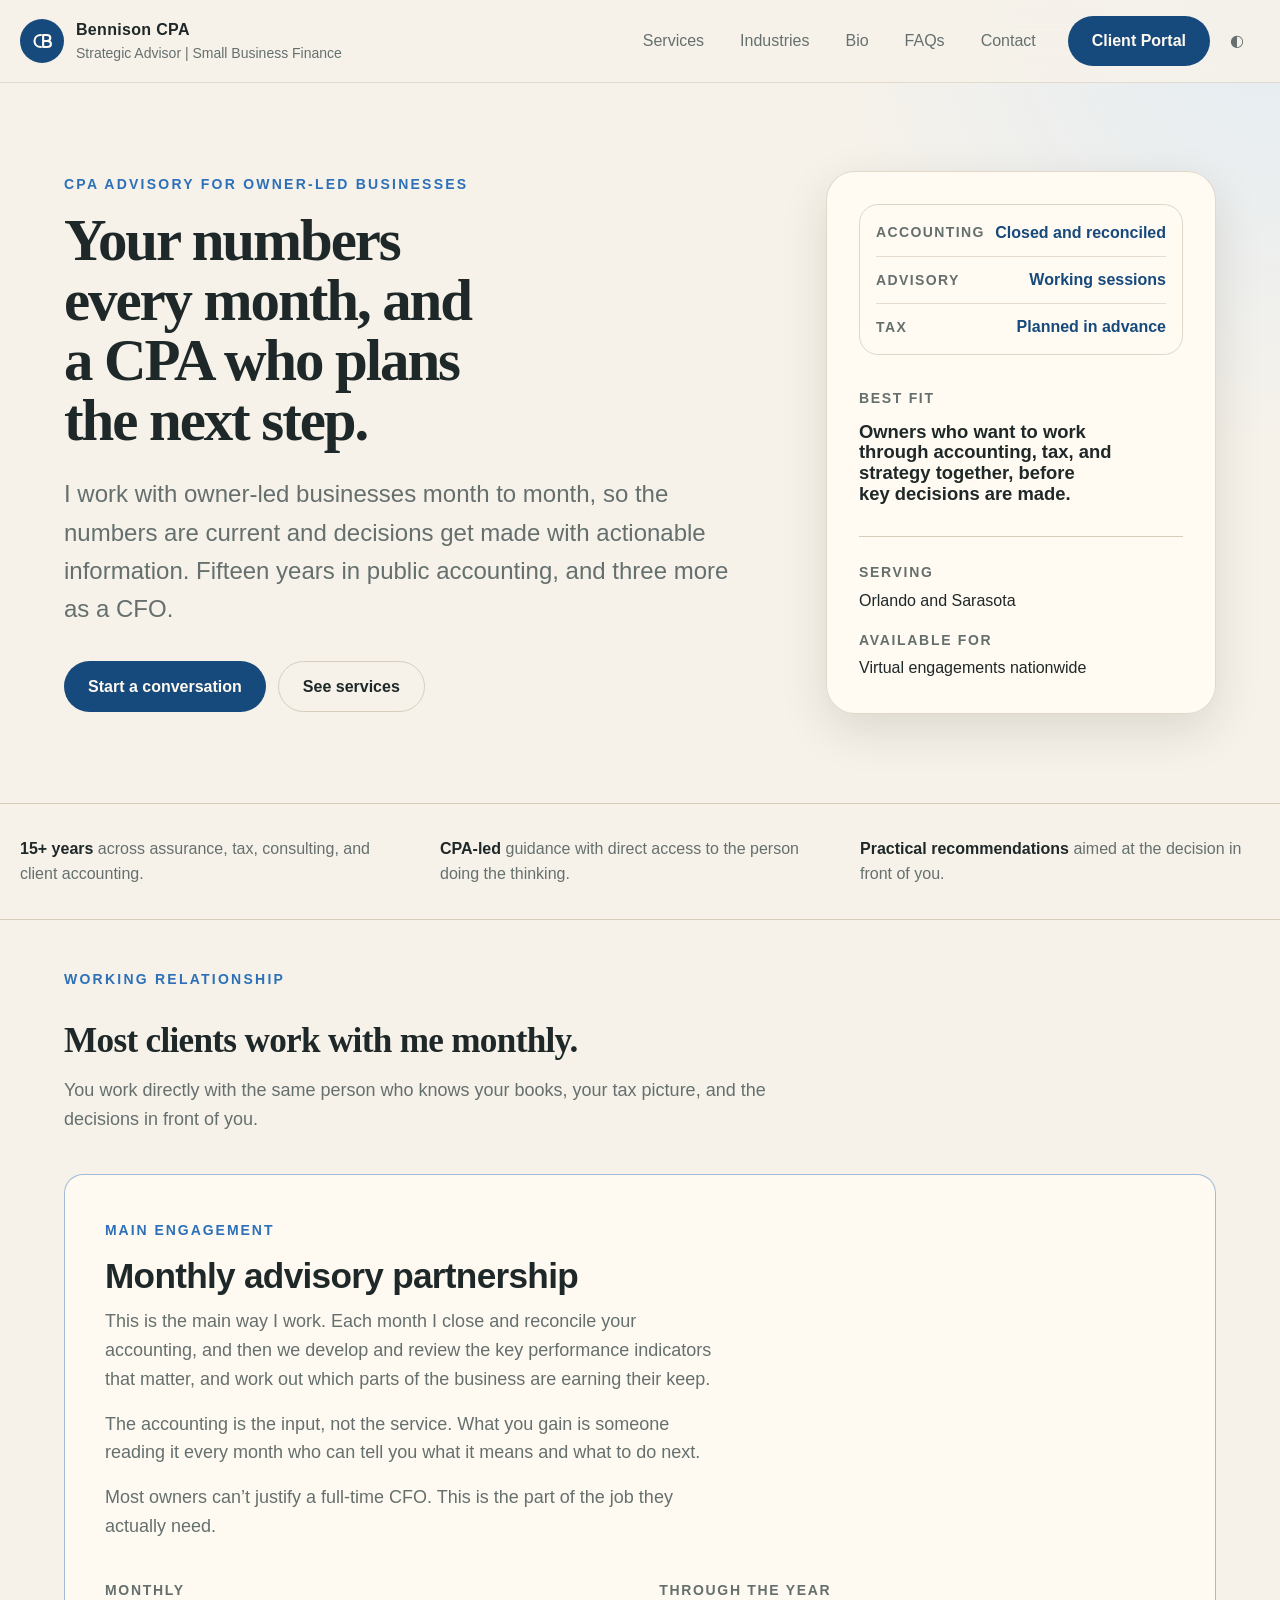
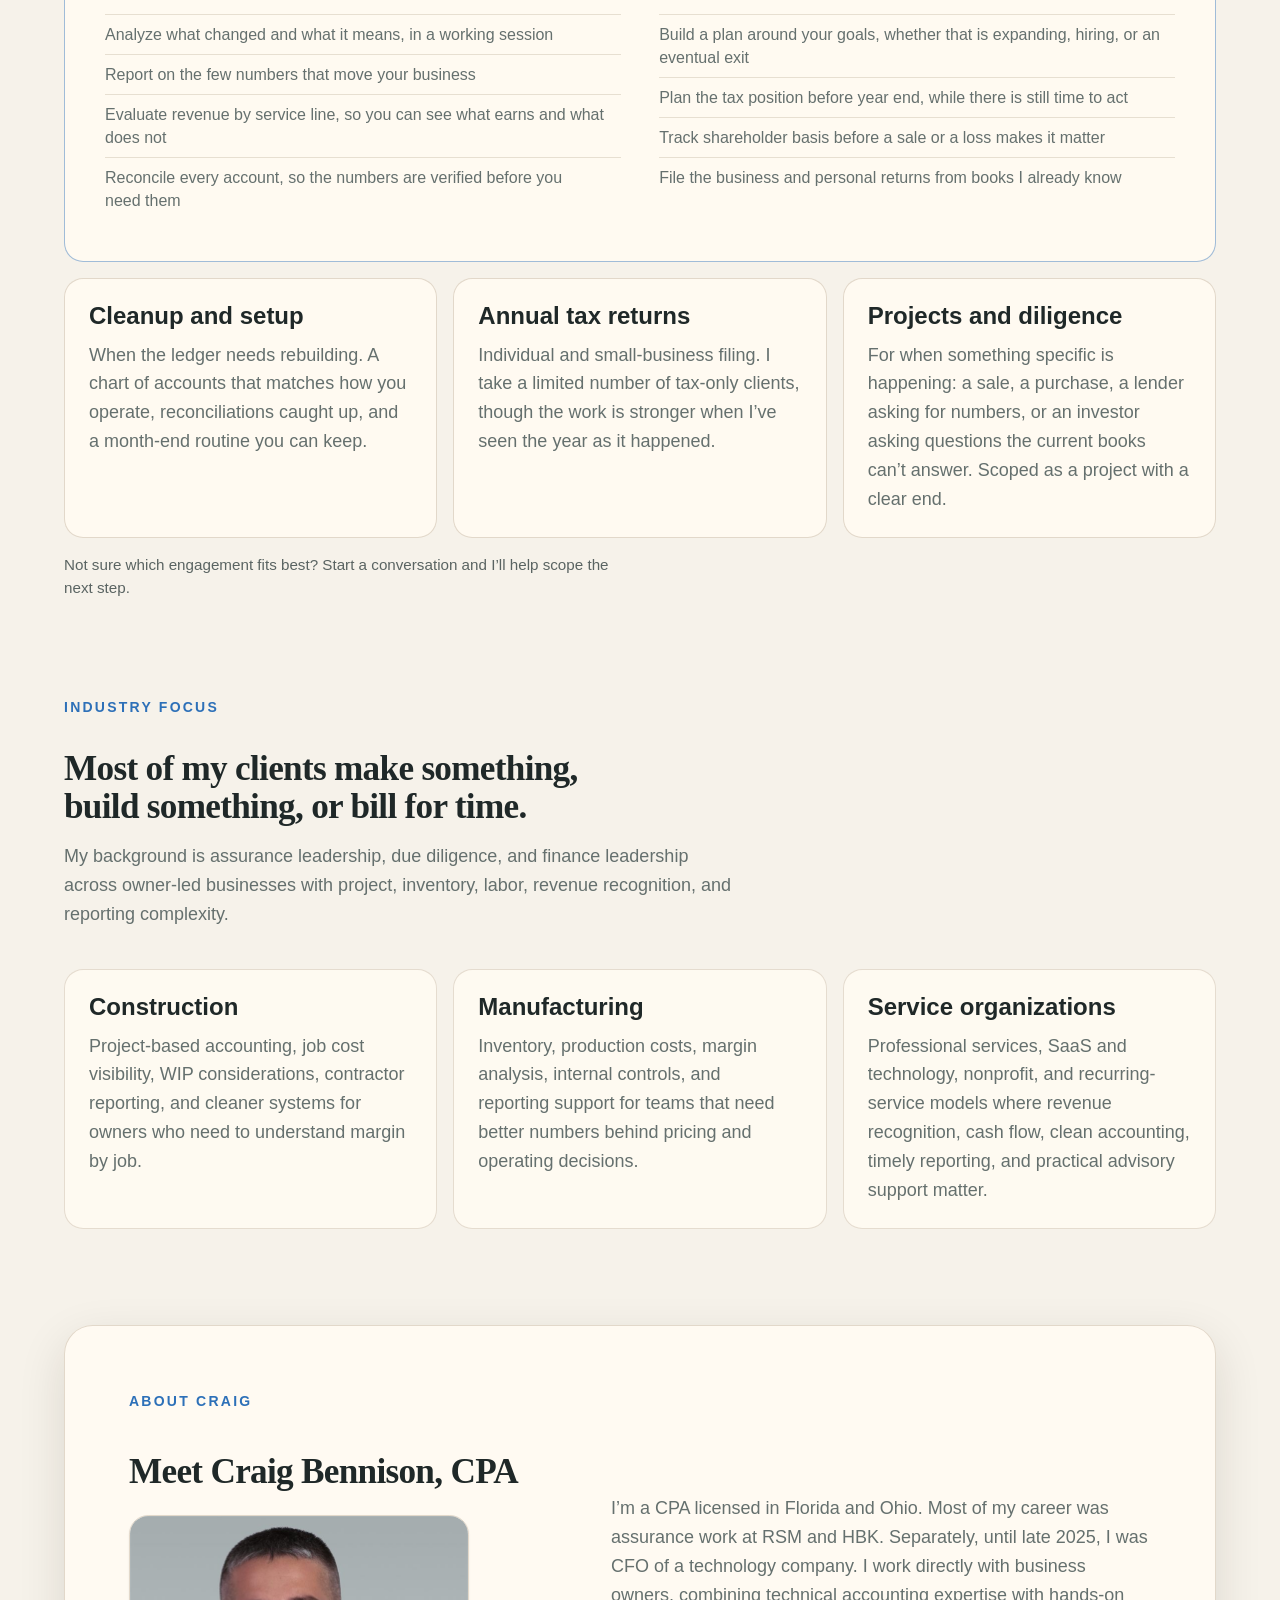
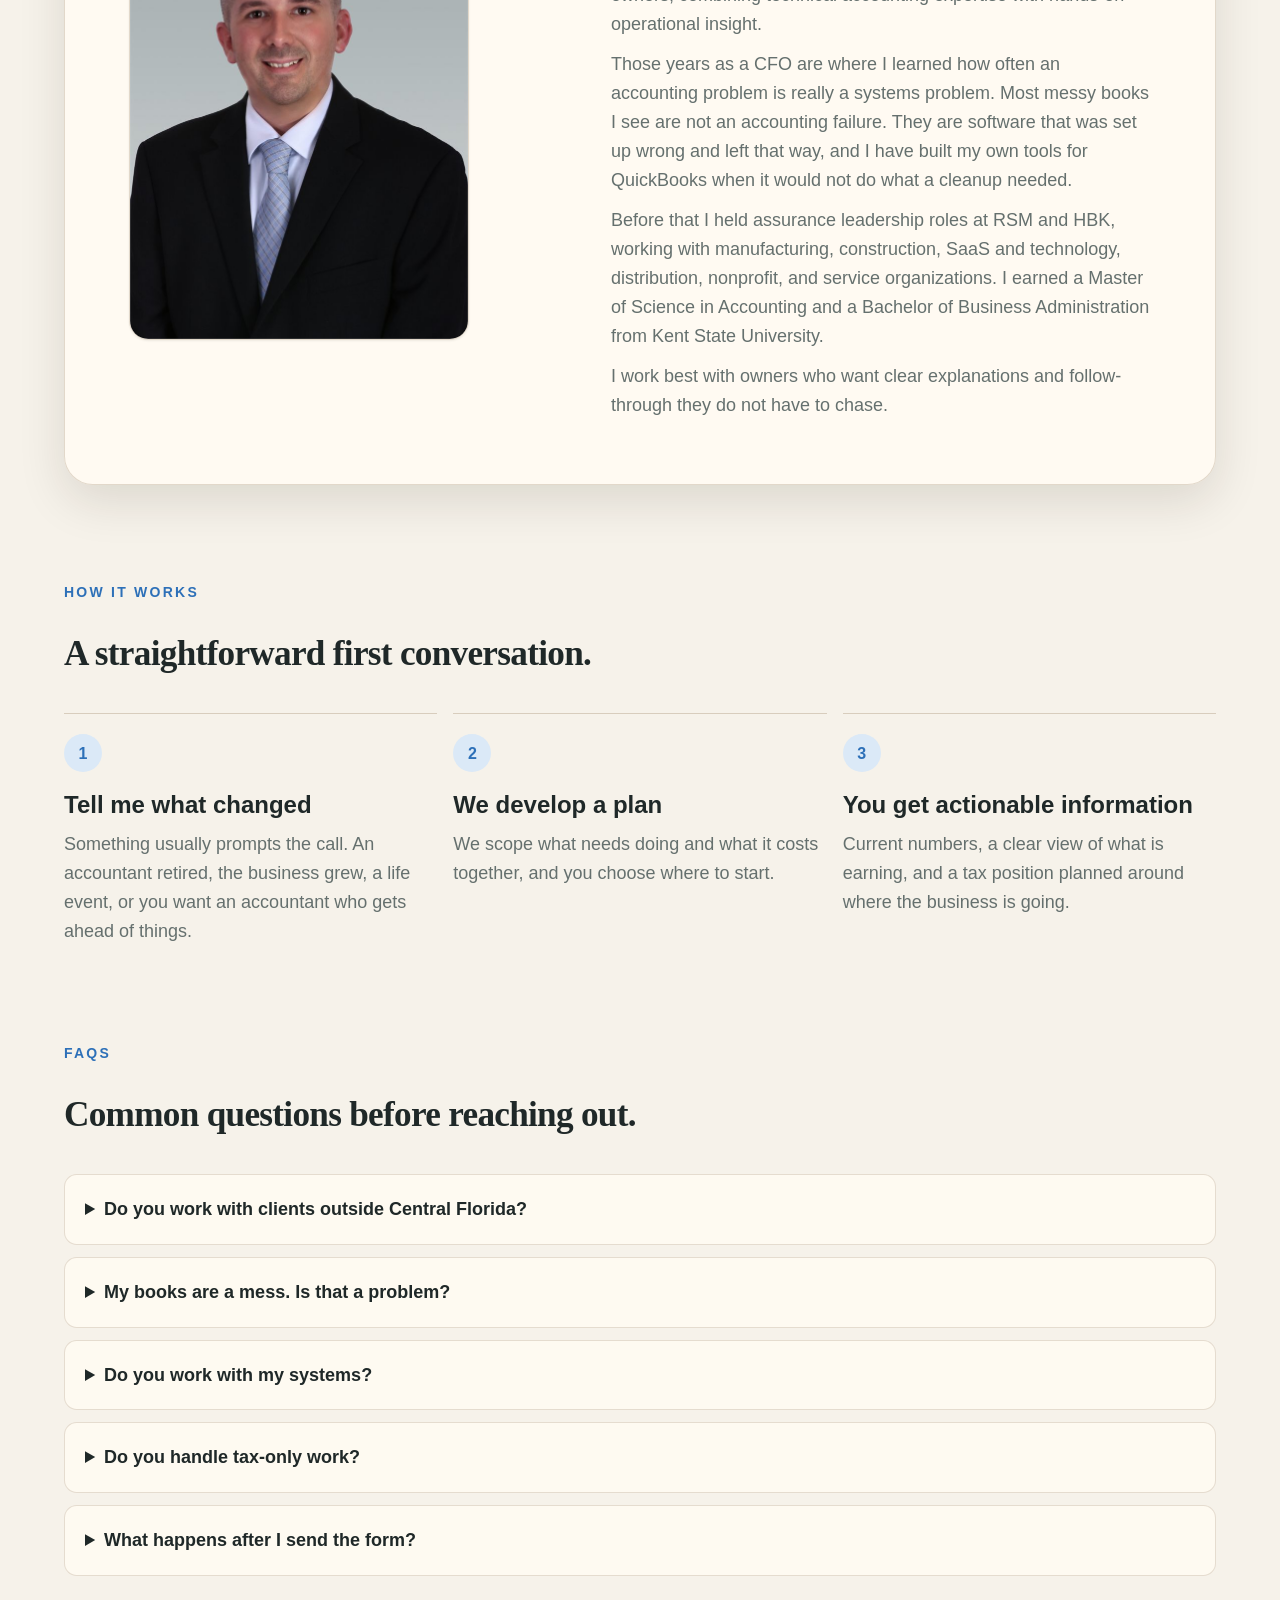
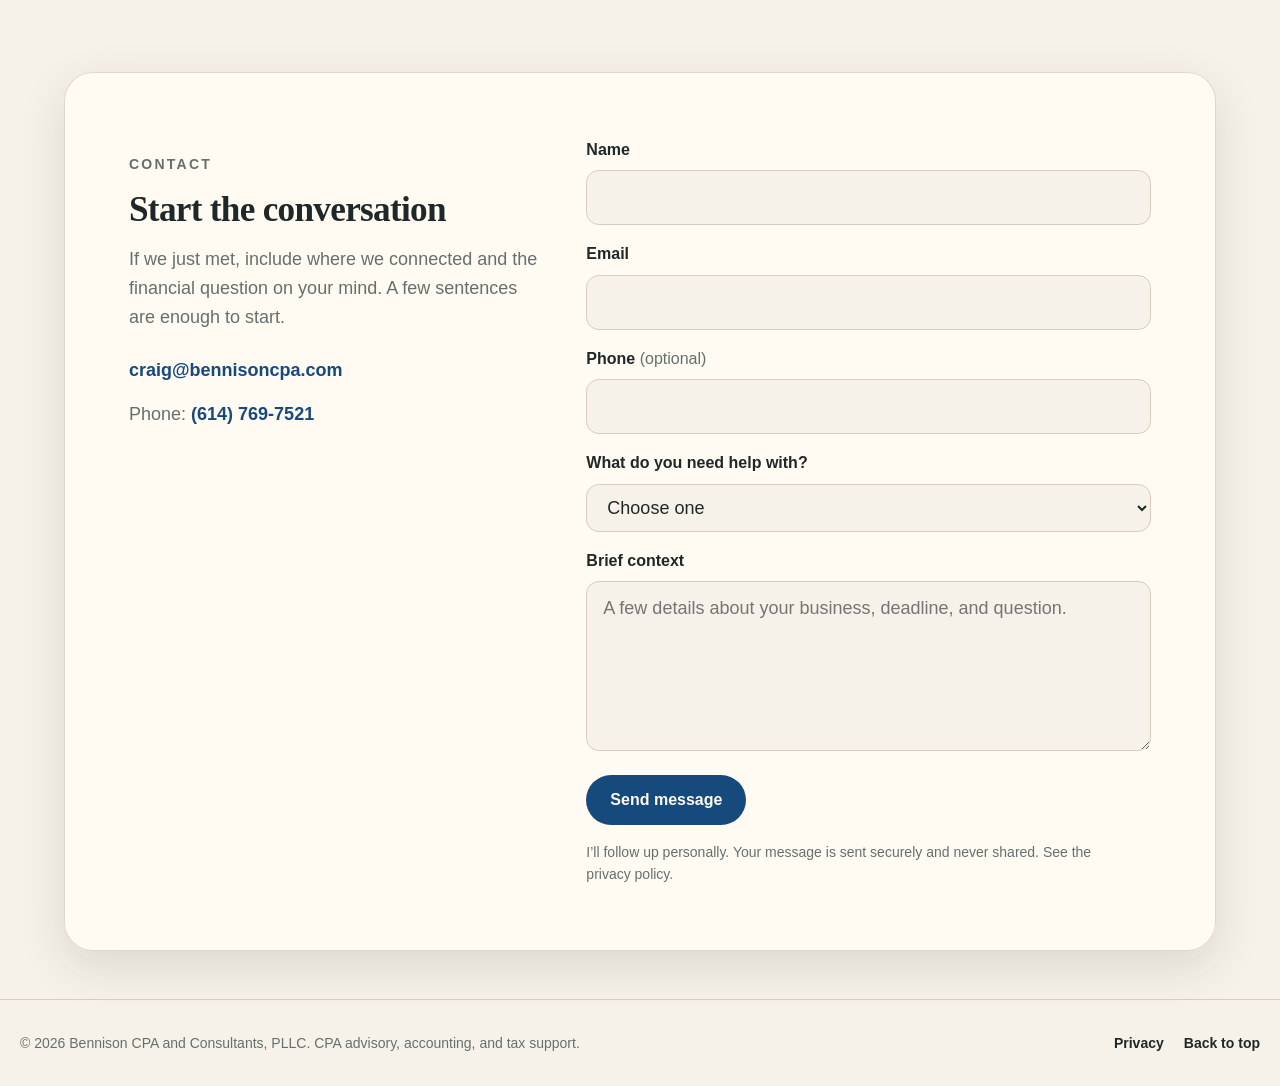
==== commit a48bece6: "Shorten the hero headline and lead the close on the next step Was "Your numbers, current every month" ====
--- a/index.html
+++ b/index.html
@@ -232,7 +232,7 @@
       <section class="hero" id="top">
         <div class="hero-copy">
           <p class="eyebrow">CPA advisory for owner-led businesses</p>
-          <h1>Your numbers, current every month, and a CPA who knows what they mean.</h1>
+          <h1>Your numbers every month, and a CPA who plans the next step.</h1>
           <p class="hero-lede">
             I work with owner-led businesses month to month, so the numbers are current and
             decisions get made with actionable information. Fifteen years in public accounting,
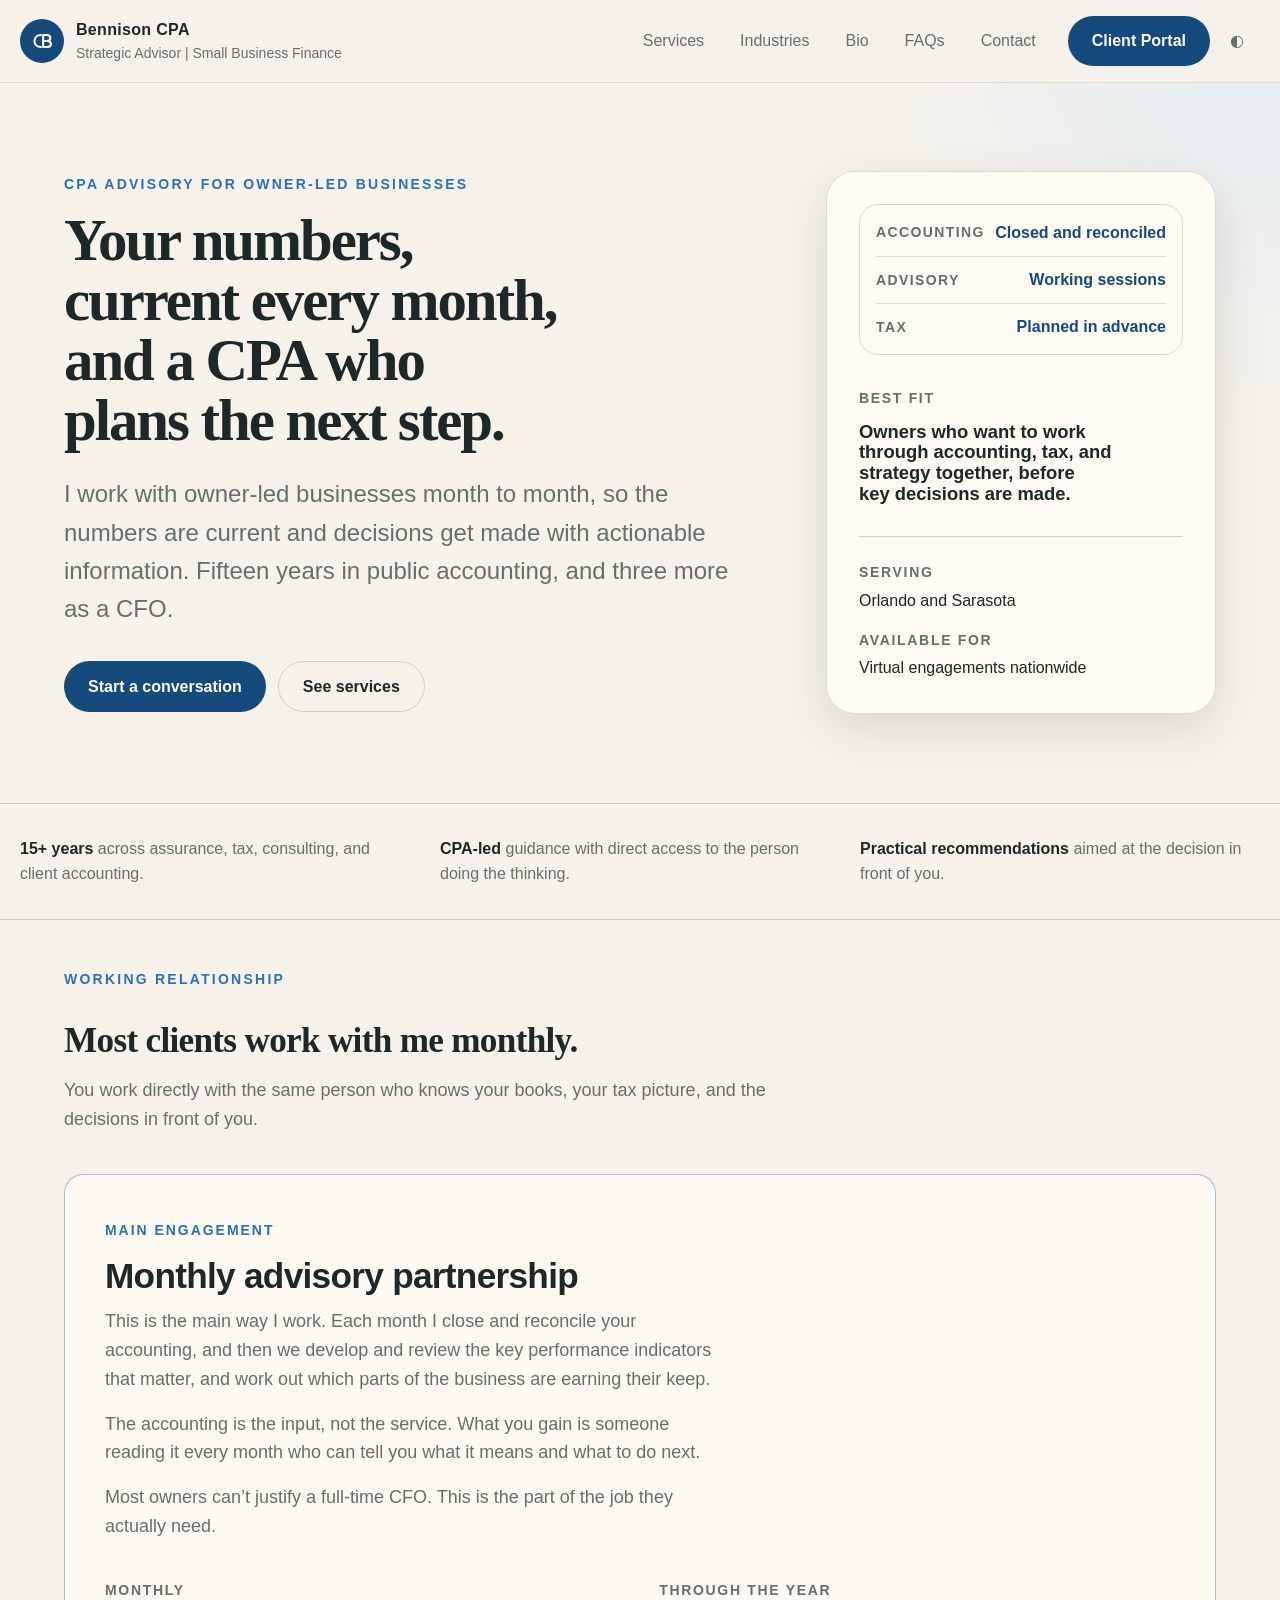
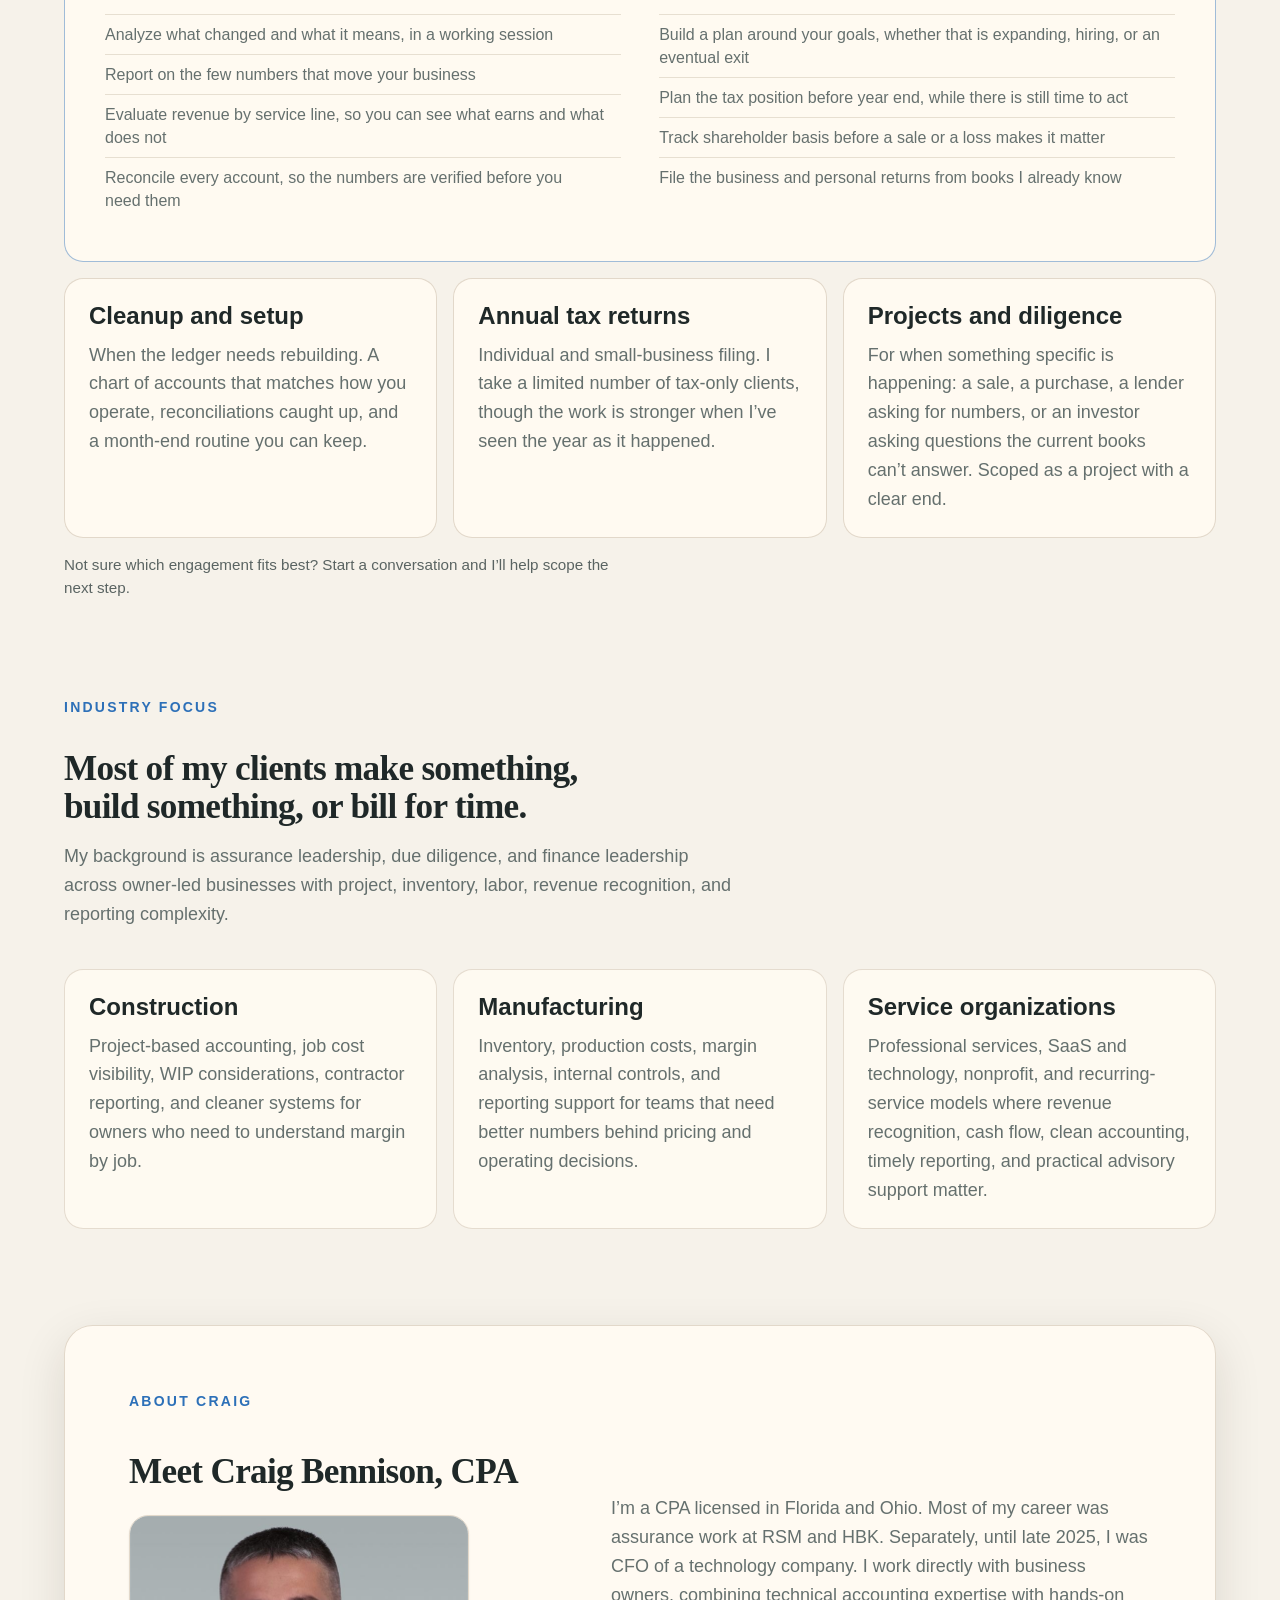
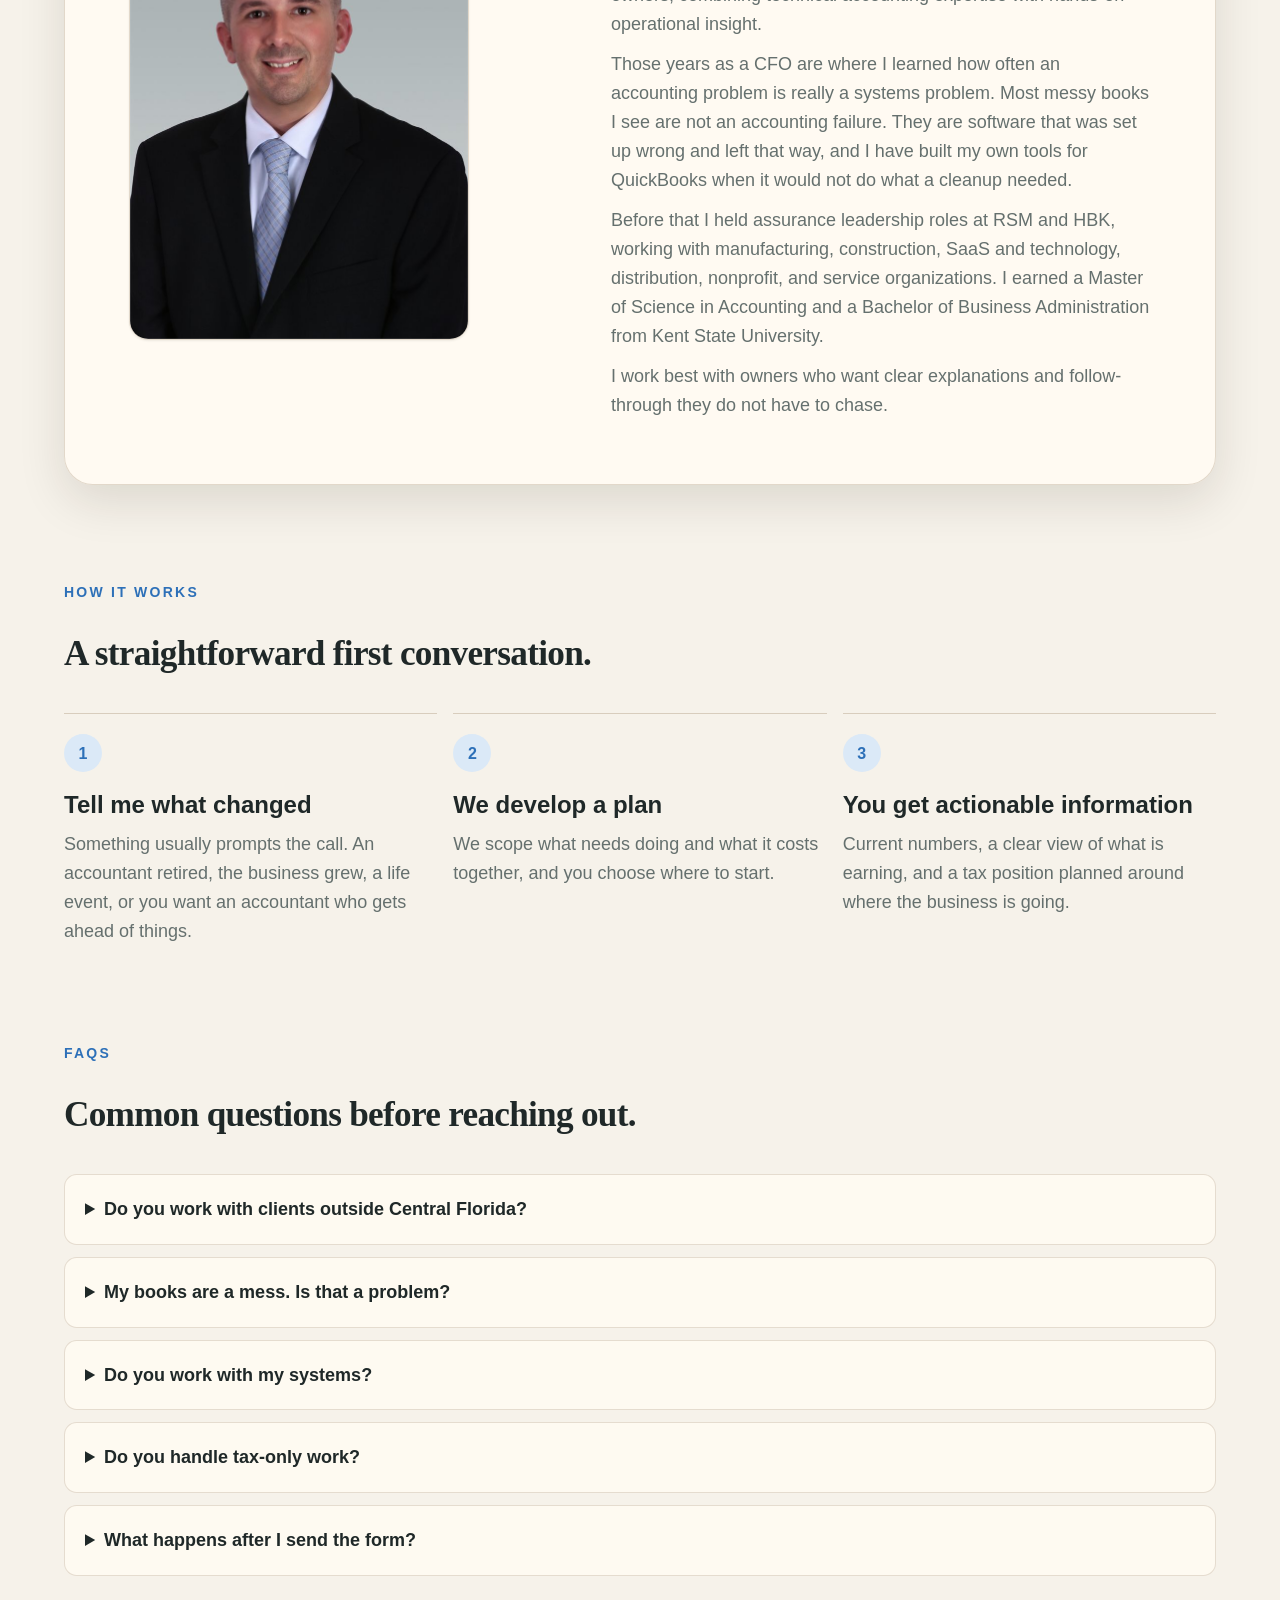
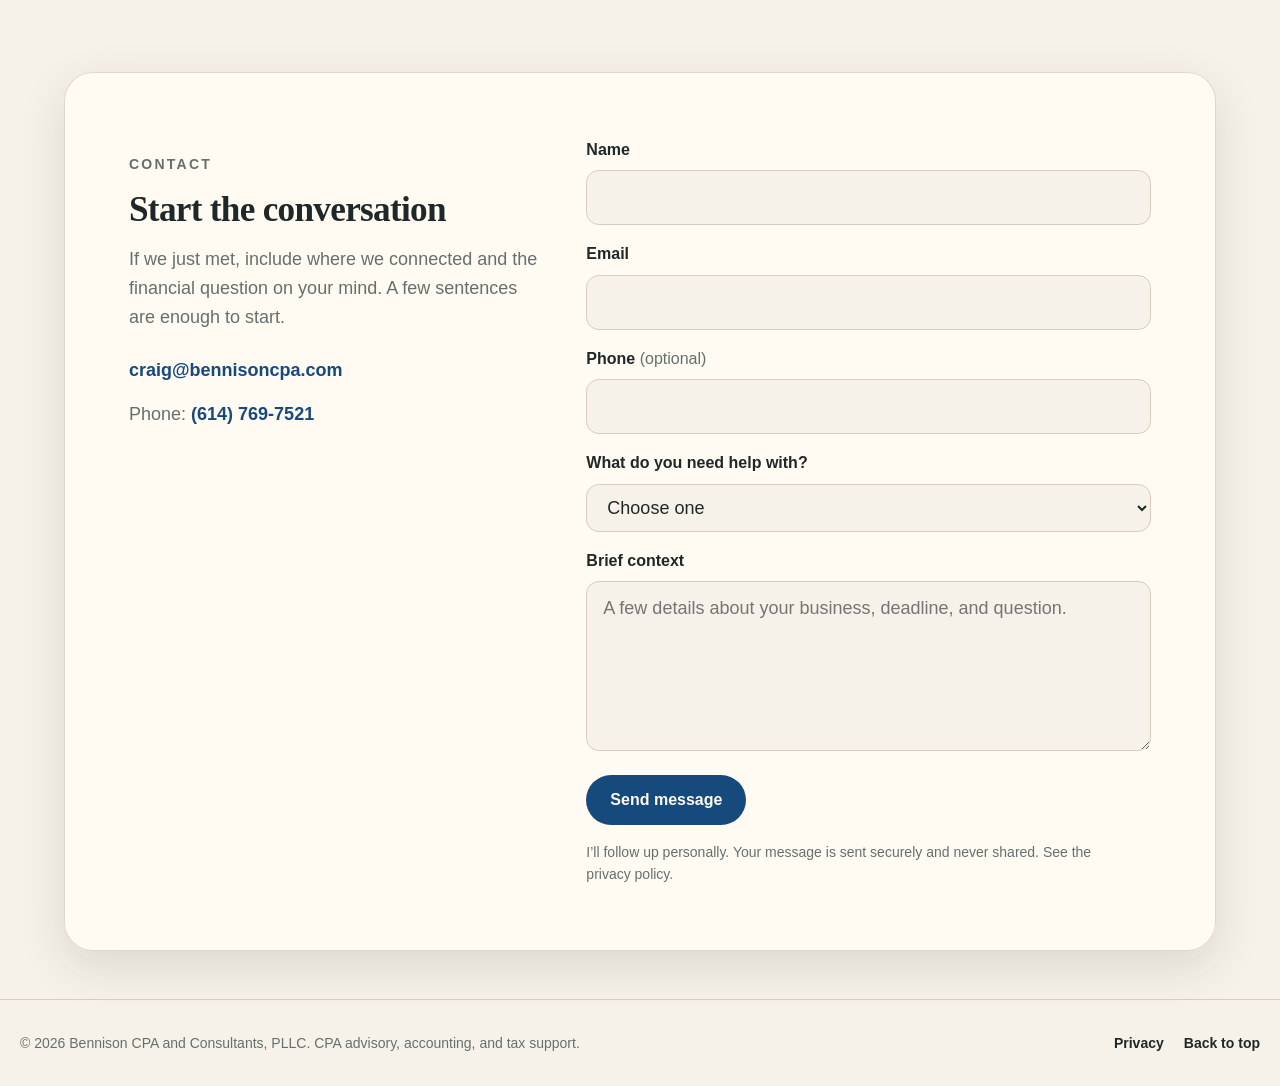
==== commit 0c82a098: "Restore "current" to the hero headline Now "Your numbers, current every month, and a CPA who plans t" ====
--- a/index.html
+++ b/index.html
@@ -232,7 +232,7 @@
       <section class="hero" id="top">
         <div class="hero-copy">
           <p class="eyebrow">CPA advisory for owner-led businesses</p>
-          <h1>Your numbers every month, and a CPA who plans the next step.</h1>
+          <h1>Your numbers, current every month, and a CPA who plans the next step.</h1>
           <p class="hero-lede">
             I work with owner-led businesses month to month, so the numbers are current and
             decisions get made with actionable information. Fifteen years in public accounting,
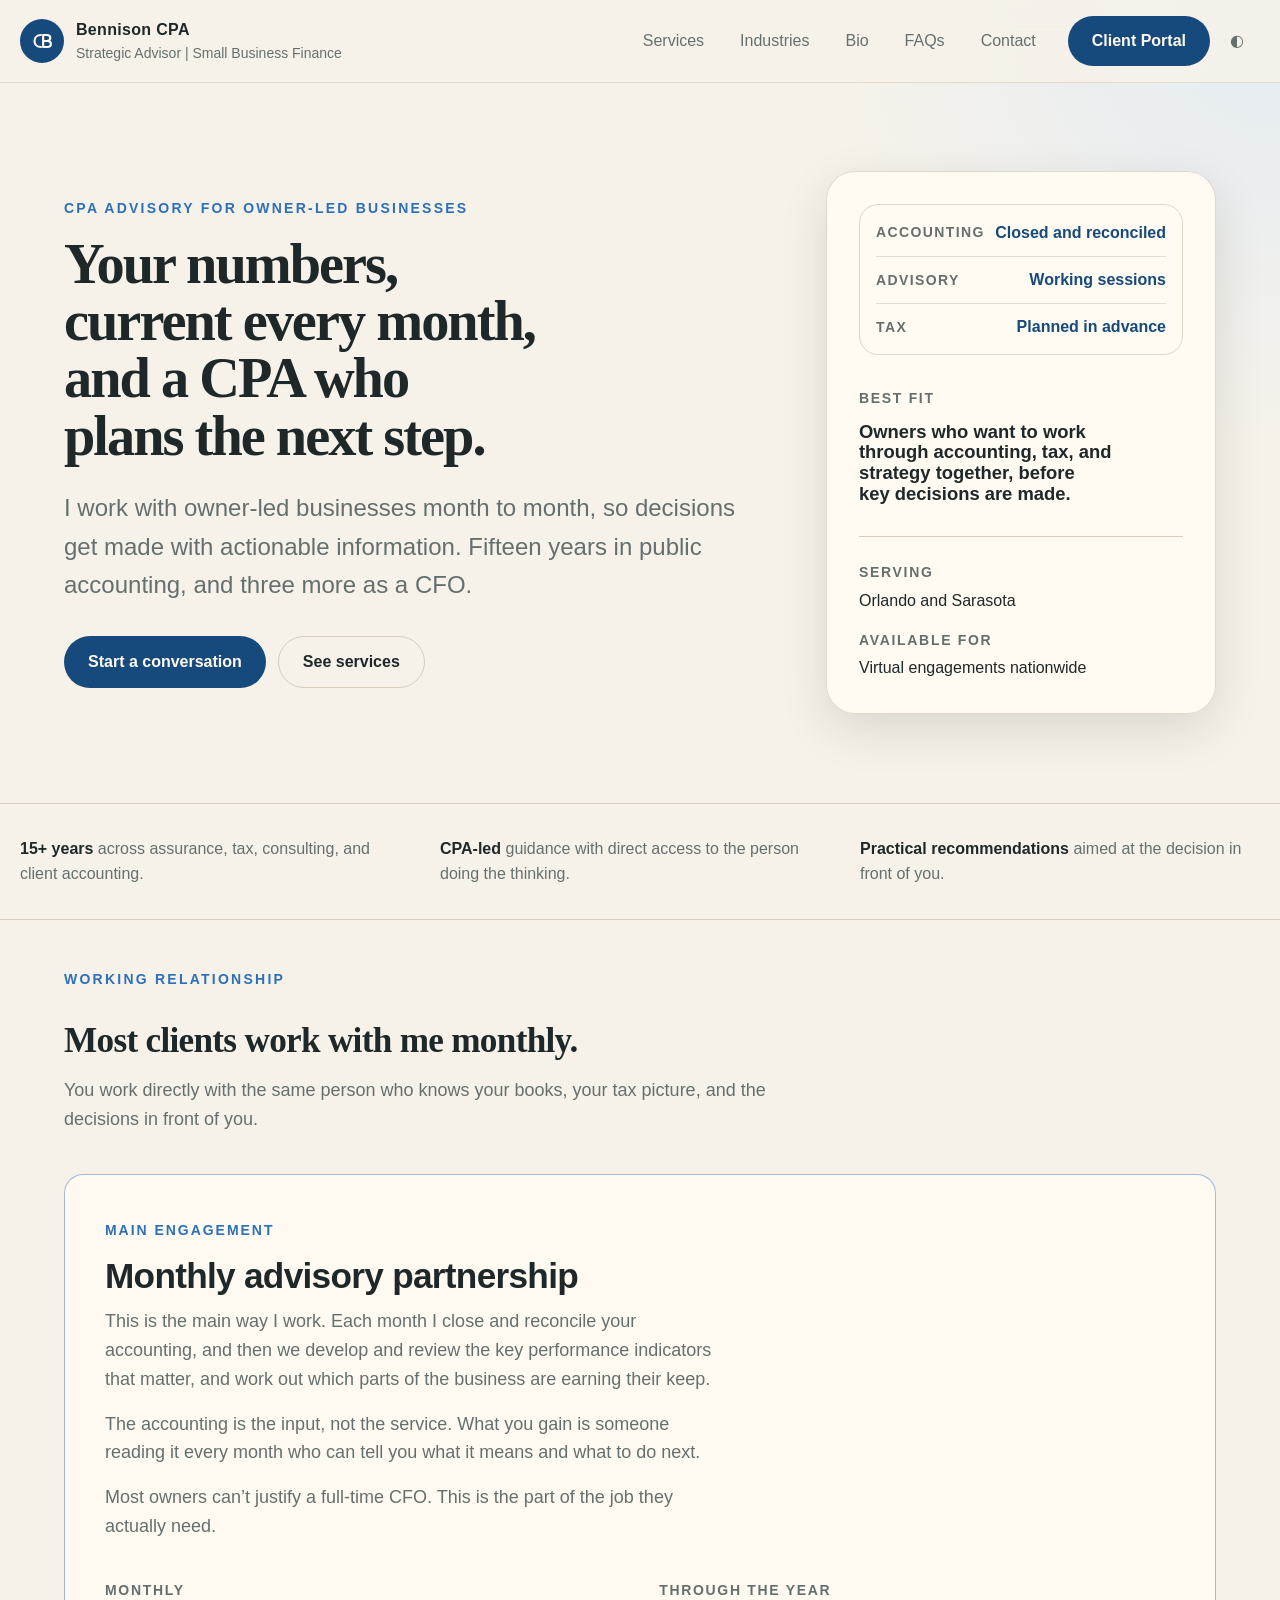
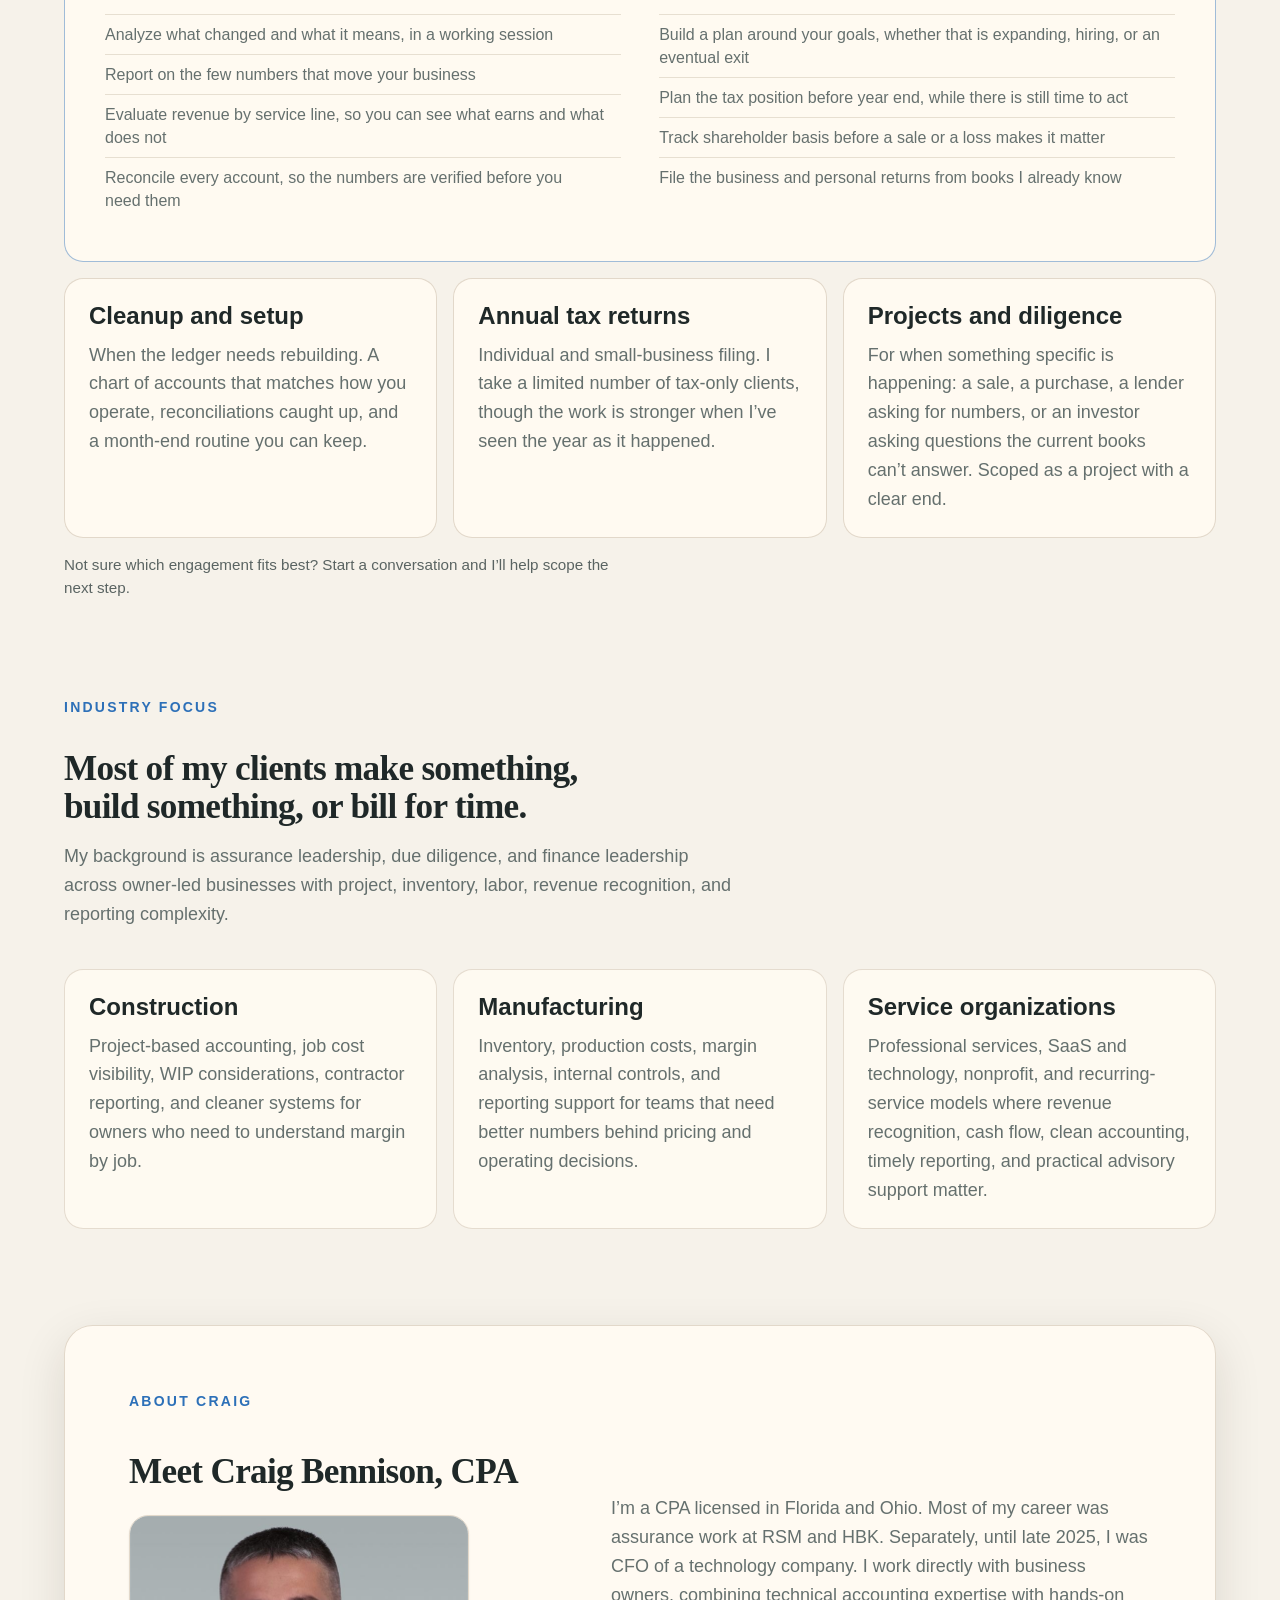
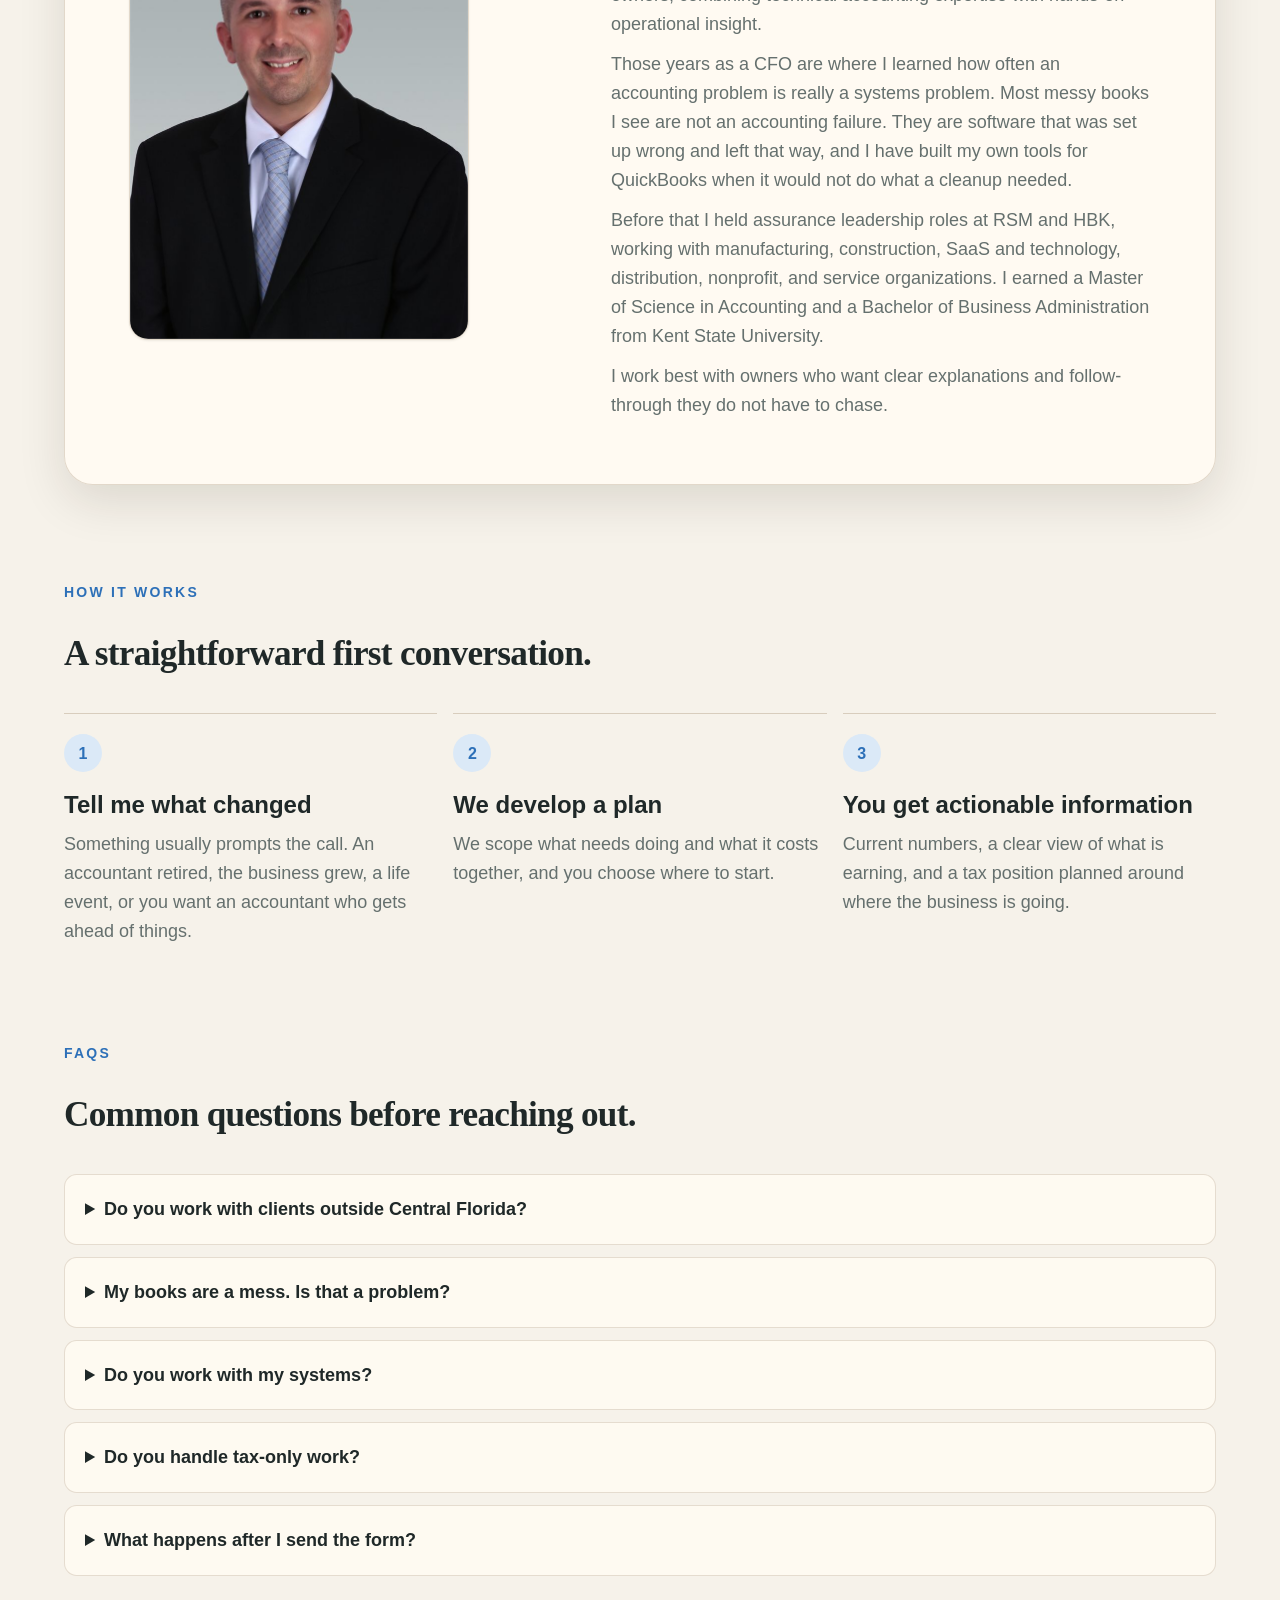
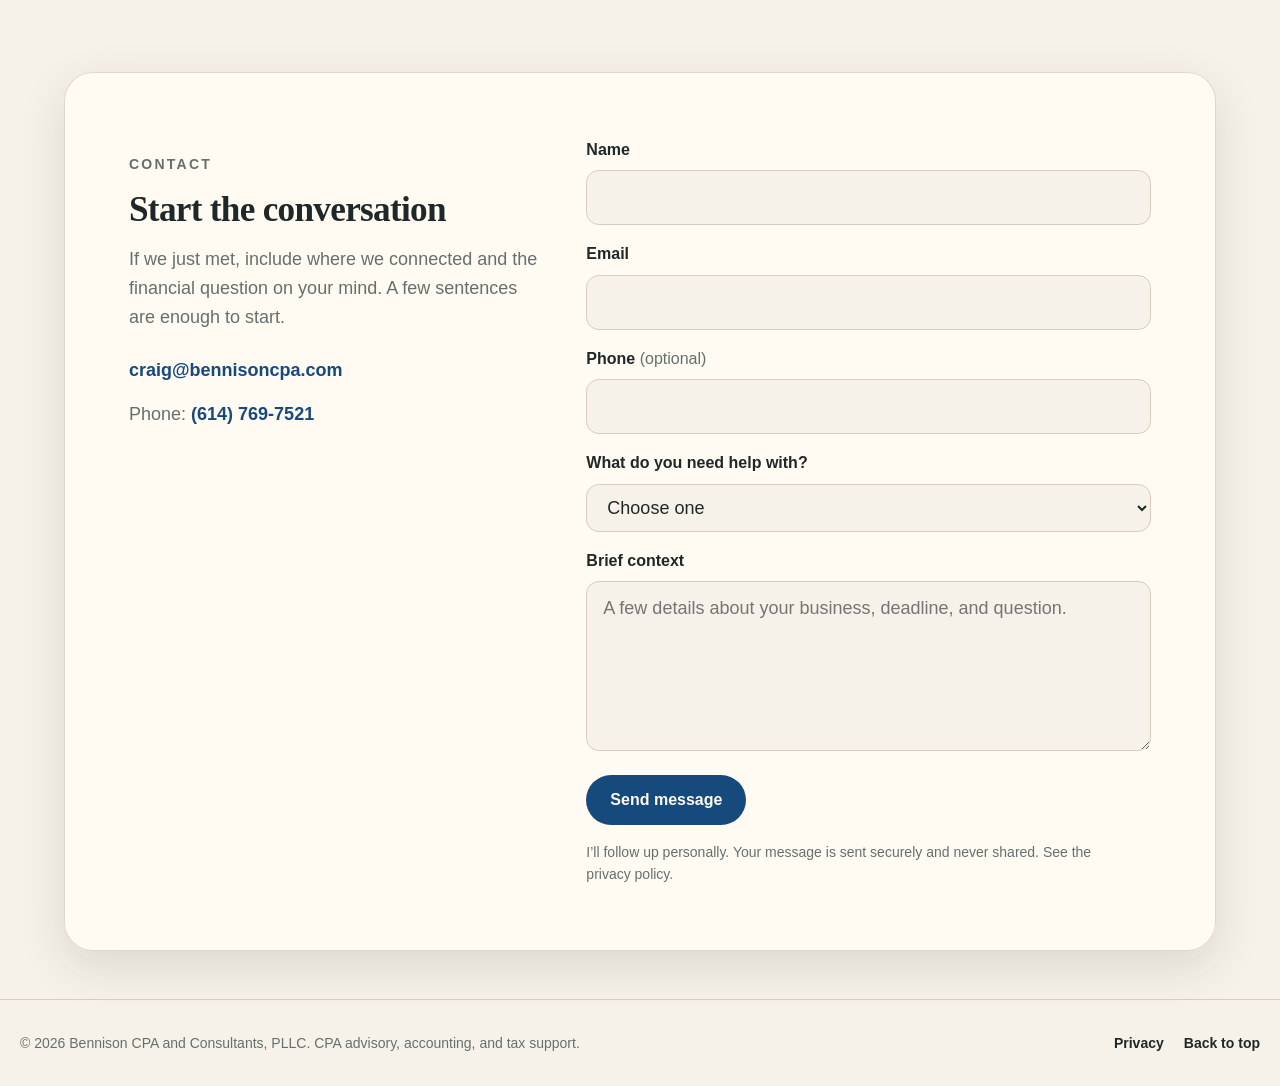
==== commit 1b114bb5: "Hold the hero headline to three lines, and trim the lede Two changes.  The headline clamp goes from " ====
--- a/index.html
+++ b/index.html
@@ -234,9 +234,9 @@
           <p class="eyebrow">CPA advisory for owner-led businesses</p>
           <h1>Your numbers, current every month, and a CPA who plans the next step.</h1>
           <p class="hero-lede">
-            I work with owner-led businesses month to month, so the numbers are current and
-            decisions get made with actionable information. Fifteen years in public accounting,
-            and three more as a CFO.
+            I work with owner-led businesses month to month, so decisions get made with
+            actionable information. Fifteen years in public accounting, and three more as
+            a CFO.
           </p>
           <div class="hero-actions" aria-label="Primary actions">
             <a class="button button-primary" href="#contact">Start a conversation</a>
--- a/styles.css
+++ b/styles.css
@@ -302,12 +302,18 @@
 }
 
 /* The wrap is controlled by measure and size, NOT by text-wrap: measured across
-   16 viewports, `balance` and `normal` give identical line breaks here (`pretty`
+   14 viewports, `balance` and `normal` give identical line breaks here (`pretty`
    is worse). At 13ch the headline needed 5+ lines and orphaned a short second
-   line; 18ch with a 1.65rem floor holds it to 4 lines from 360px to 1800px.
+   line, so the measure stays at 18ch with a 1.65rem floor.
+
+   The clamp was 4.6vw capped at 4.25rem. That rendered four jagged lines at
+   1200, 1280, 1366, 1536, 1600 and 1920, with a first line only 63% of the
+   measure, and 1440 was the one wide width that still held three. 4.4vw capped
+   at 4.15rem holds three lines at every width from 390px to 1920px, each line
+   91-98% of the measure. 360px is four lines, which is fine.
    Changing either value re-opens the problem, so re-measure if you touch them. */
 .hero h1 {
-  font-size: clamp(1.65rem, 4.6vw, 4.25rem);
+  font-size: clamp(1.65rem, 4.4vw, 4.15rem);
   letter-spacing: -0.035em;
   line-height: 1.02;
   max-width: 18ch;
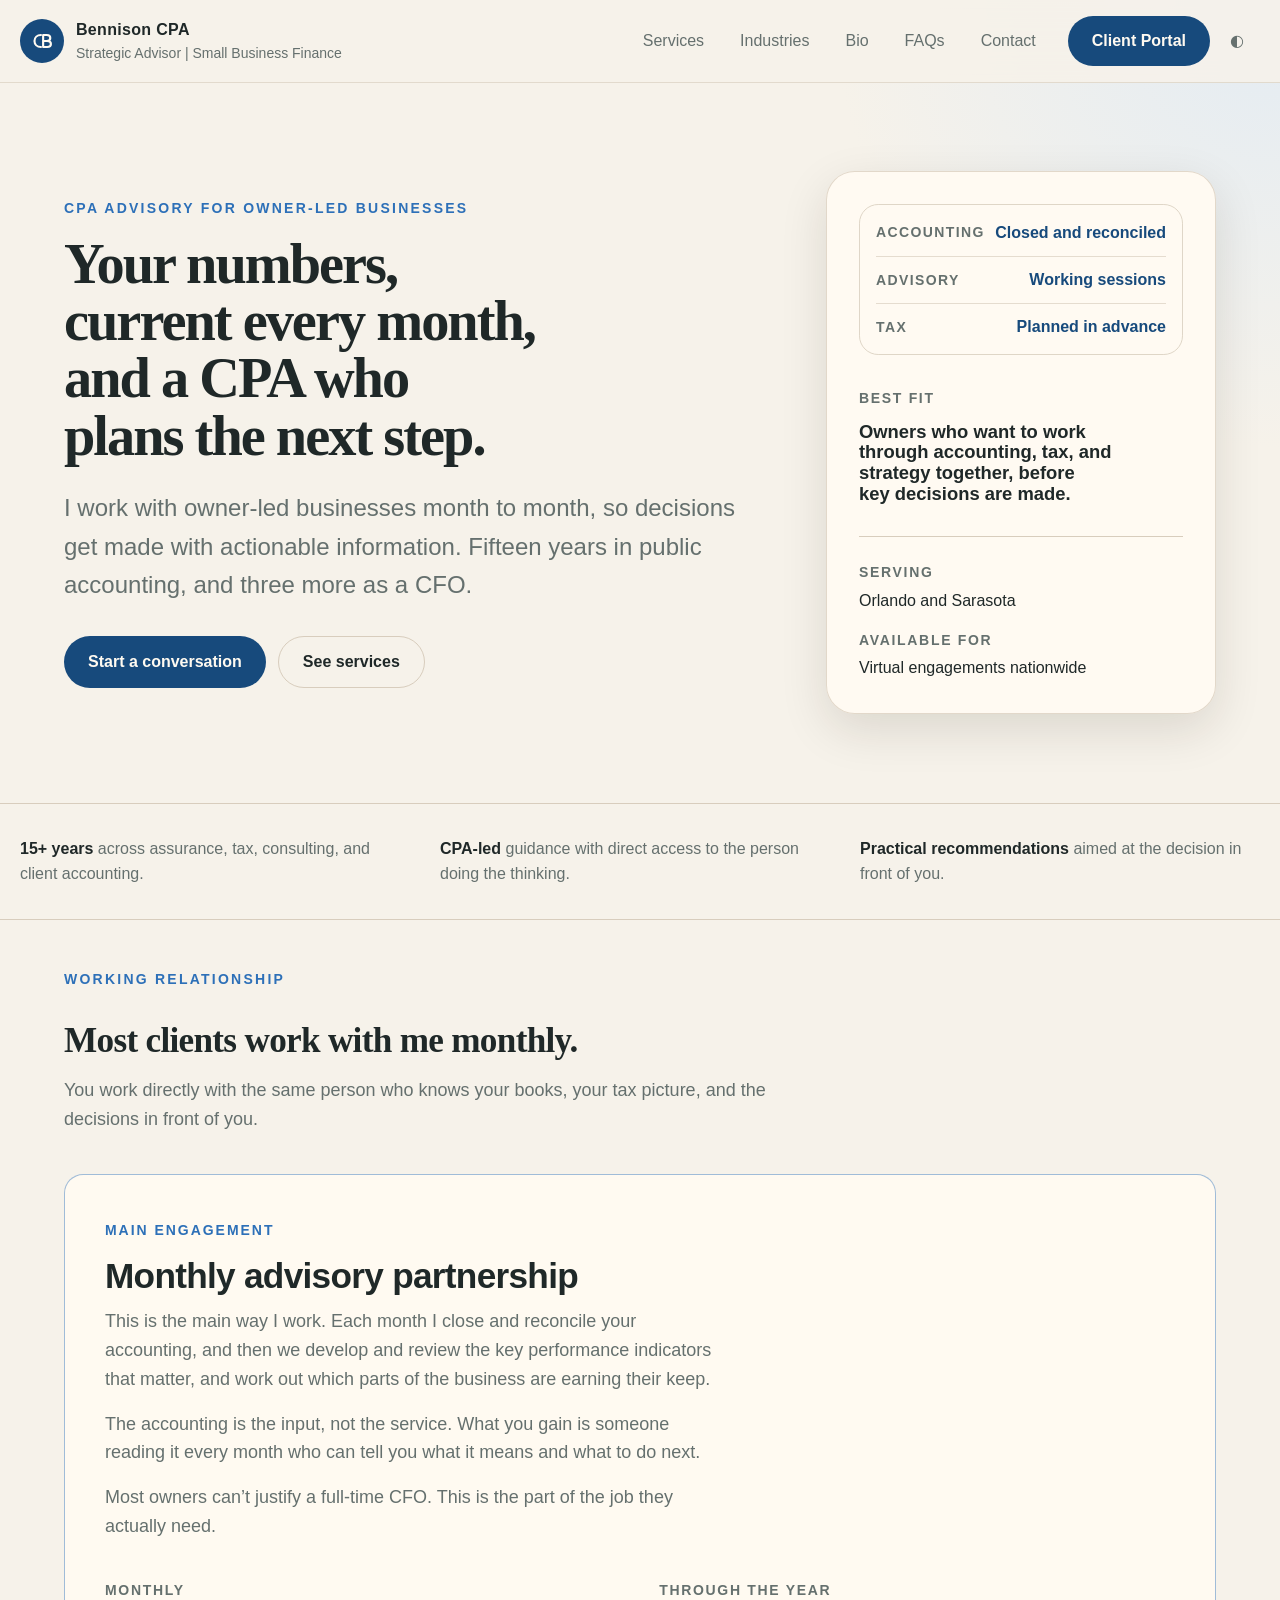
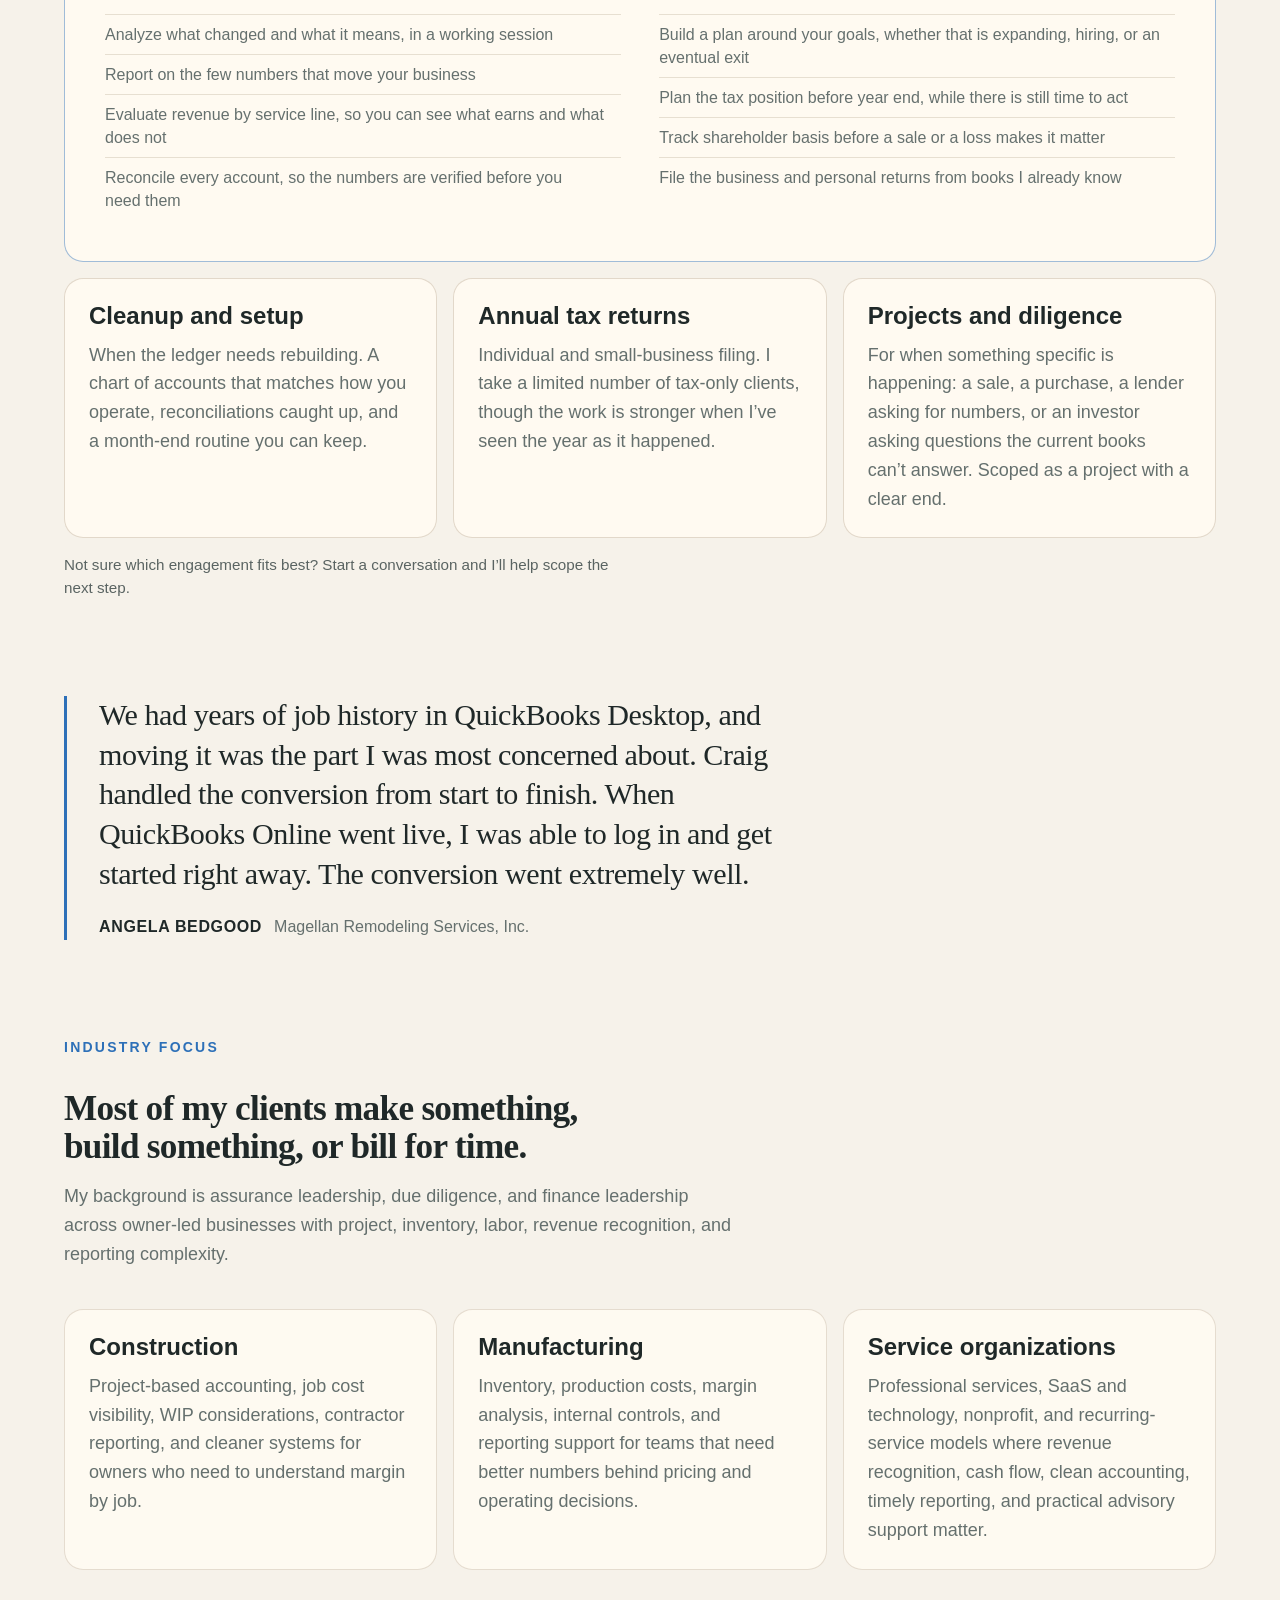
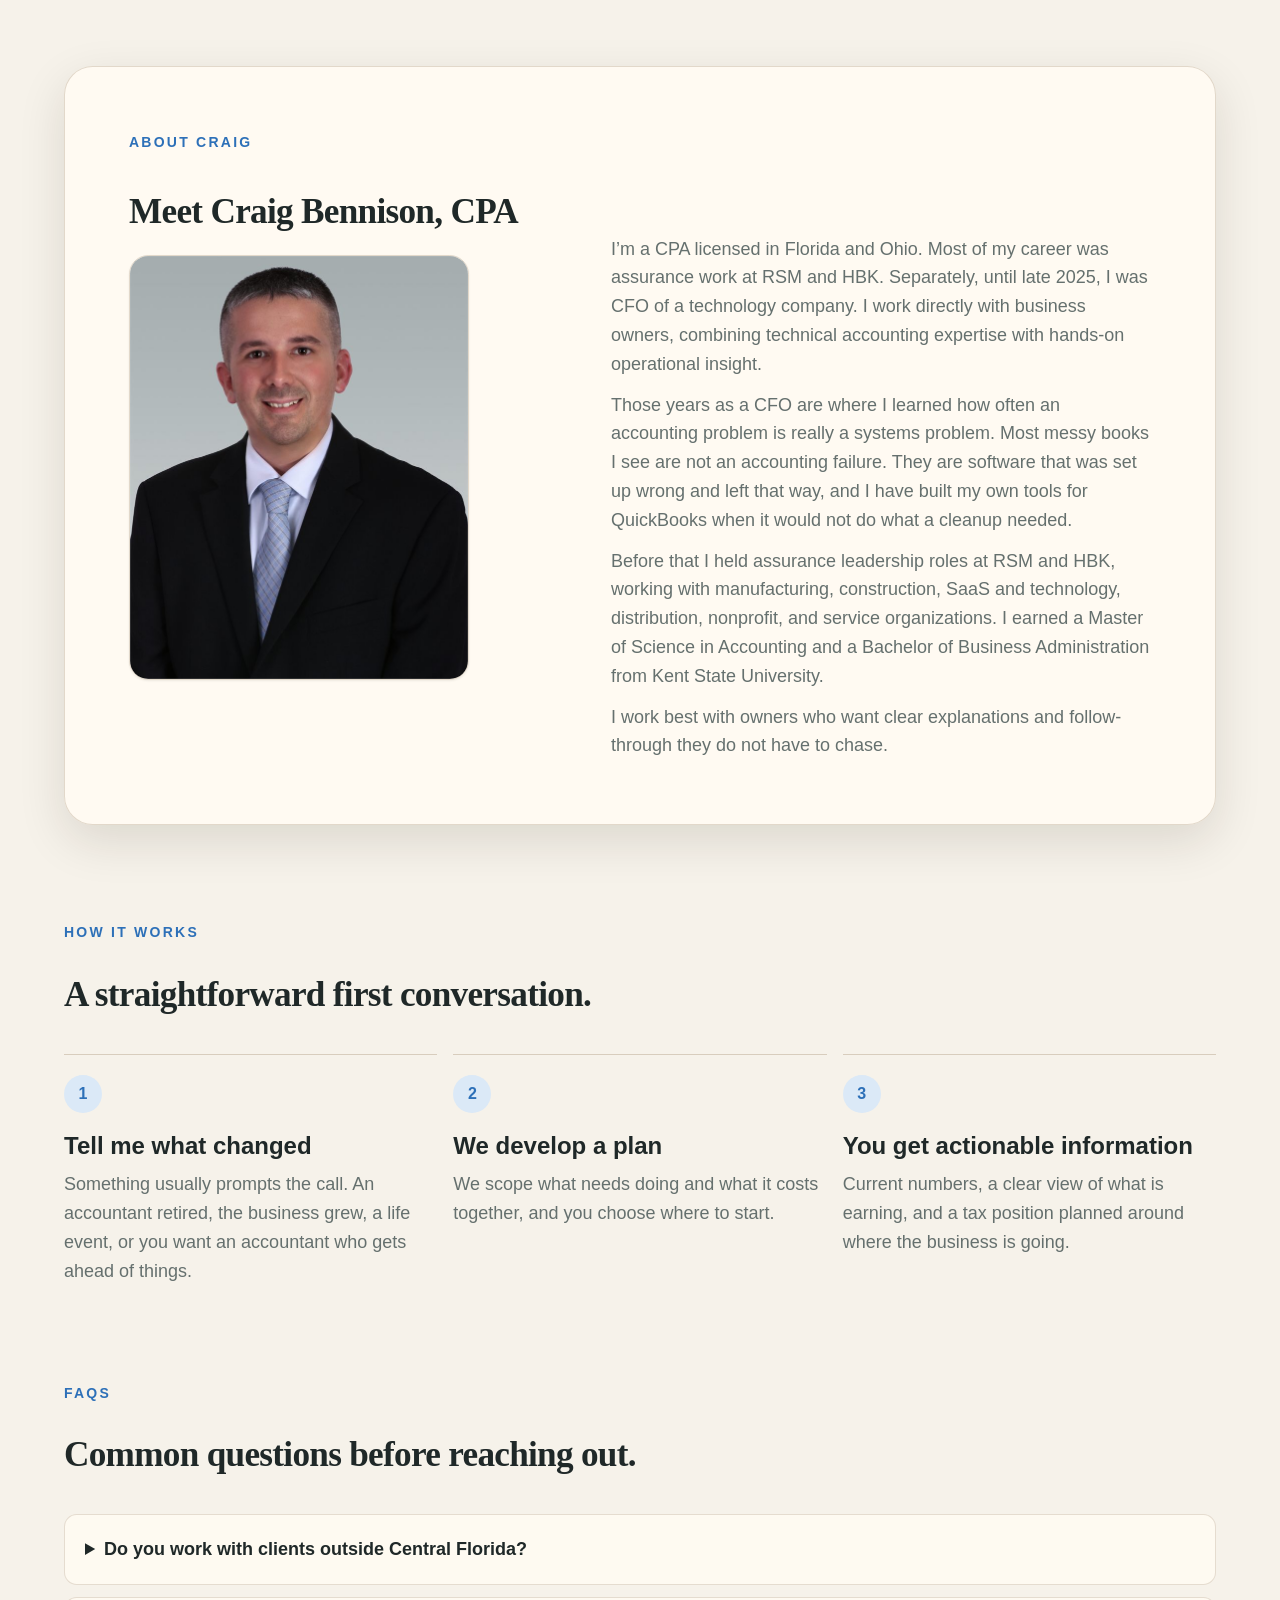
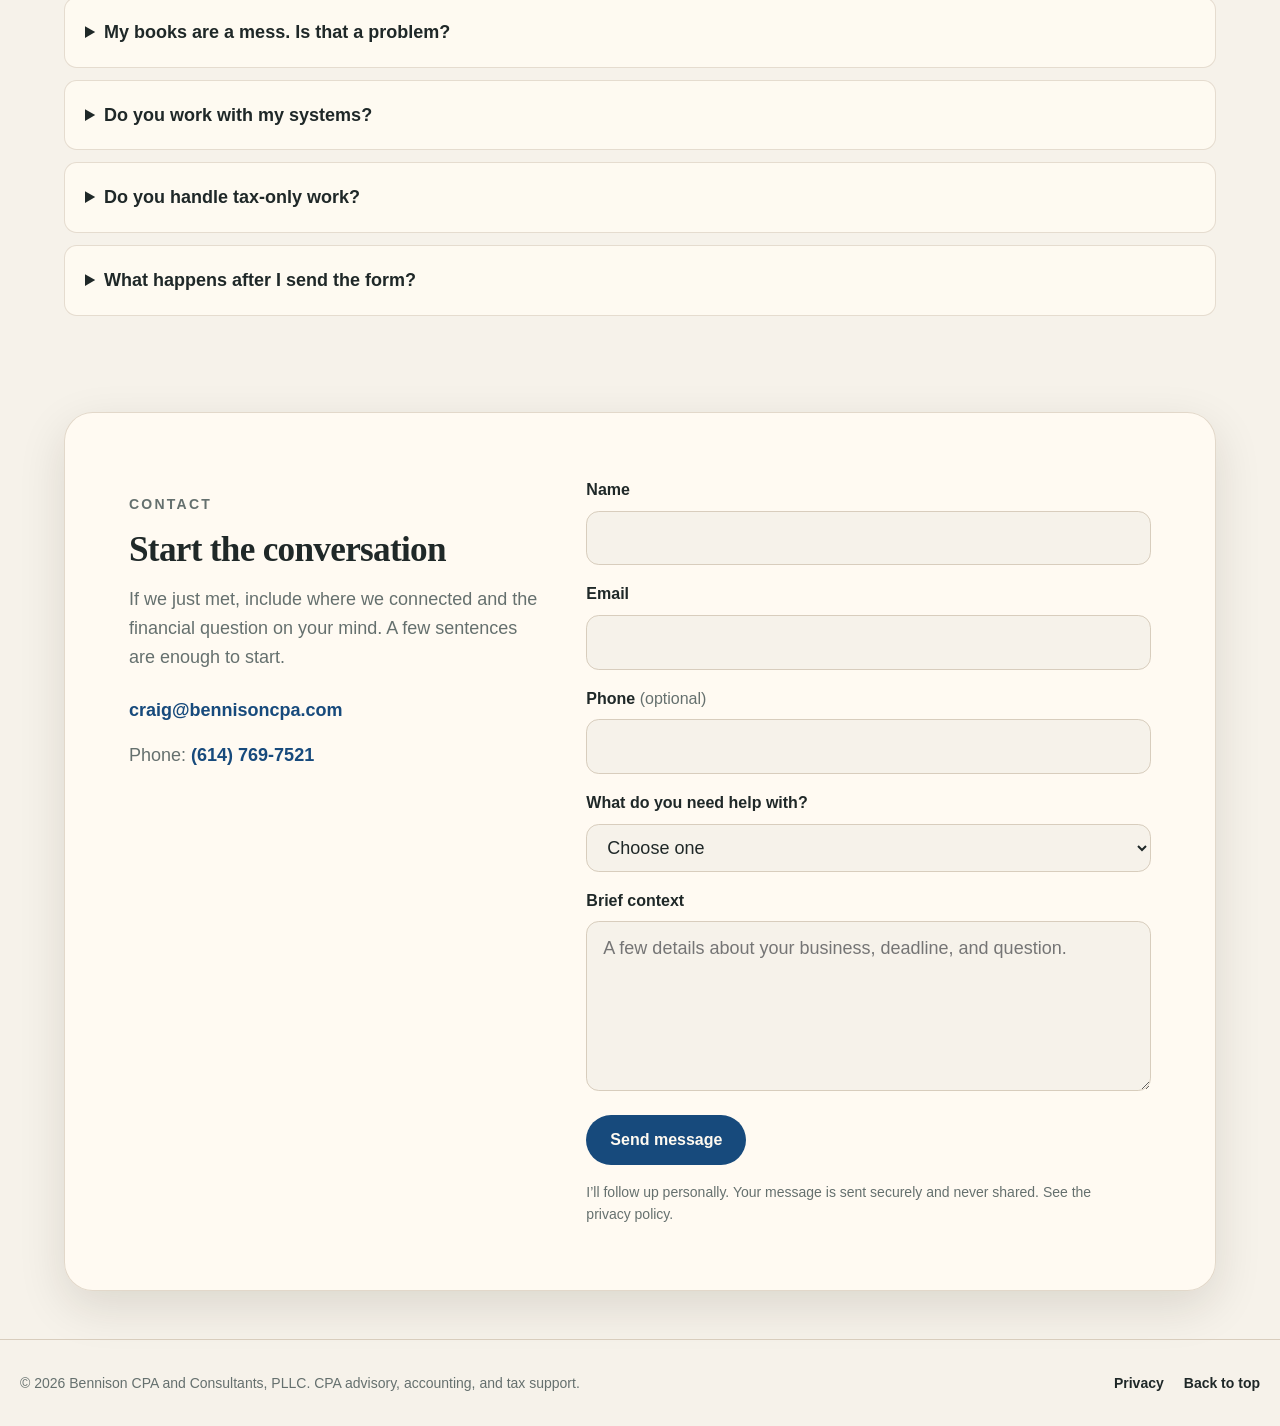
==== commit b79dbc37: "Add the first client testimonial Angela Bedgood, Magellan Remodeling Services, placed between Servic" ====
--- a/index.html
+++ b/index.html
@@ -360,6 +360,29 @@
         </div>
       </section>
 
+      <!-- Testimonials are deliberately NOT marked up as Review or AggregateRating.
+           Google: "If the entity that's being reviewed controls the reviews about
+           itself, their pages that use LocalBusiness or any other type of
+           Organization structured data are ineligible for star review feature."
+           AccountingService inherits from LocalBusiness, so the markup would earn
+           nothing and would breach the guidelines. Display only. -->
+      <section class="section testimonials" aria-label="Client feedback">
+        <figure class="testimonial">
+          <blockquote>
+            <p>
+              We had years of job history in QuickBooks Desktop, and moving it was the part I was most
+              concerned about. Craig handled the conversion from start to finish. When QuickBooks Online
+              went live, I was able to log in and get started right away. The conversion went extremely
+              well.
+            </p>
+          </blockquote>
+          <figcaption>
+            <span class="testimonial-name">Angela Bedgood</span>
+            <span class="testimonial-org">Magellan Remodeling Services, Inc.</span>
+          </figcaption>
+        </figure>
+      </section>
+
       <section class="section industries" id="industries">
         <div class="section-intro">
           <p class="eyebrow">Industry focus</p>
--- a/styles.css
+++ b/styles.css
@@ -1132,3 +1132,62 @@
     padding-inline: 1.75rem;
   }
 }
+
+/* Testimonials. One quote renders as a single feature block; two or more become a
+   grid automatically, so adding the second and third needs no CSS change. The
+   single-item case deliberately avoids a three-column grid with empty slots,
+   which advertises what is missing. */
+.testimonials {
+  display: grid;
+  gap: var(--space-8);
+  grid-template-columns: repeat(auto-fit, minmax(min(28rem, 100%), 1fr));
+}
+
+.testimonial {
+  border-left: 3px solid var(--color-accent);
+  margin: 0;
+  padding-left: clamp(var(--space-5), 3vw, var(--space-8));
+}
+
+.testimonial blockquote {
+  margin: 0;
+}
+
+.testimonial blockquote p {
+  color: var(--color-text);
+  font-family: var(--font-display);
+  font-size: clamp(1.35rem, 1rem + 1.1vw, 1.9rem);
+  letter-spacing: -0.015em;
+  line-height: 1.32;
+  margin: 0;
+  max-width: 46ch;
+  text-wrap: pretty;
+}
+
+.testimonial figcaption {
+  display: flex;
+  flex-wrap: wrap;
+  gap: var(--space-2) var(--space-3);
+  margin-top: var(--space-5);
+}
+
+.testimonial-name {
+  font-weight: 700;
+  letter-spacing: 0.04em;
+  text-transform: uppercase;
+}
+
+.testimonial-name,
+.testimonial-org {
+  font-size: var(--text-sm);
+}
+
+.testimonial-org {
+  color: var(--color-text-muted);
+}
+
+/* With more than one quote the type steps down so a row of them stays readable. */
+.testimonials:has(.testimonial + .testimonial) .testimonial blockquote p {
+  font-size: clamp(1.15rem, 0.95rem + 0.6vw, 1.45rem);
+  max-width: none;
+}
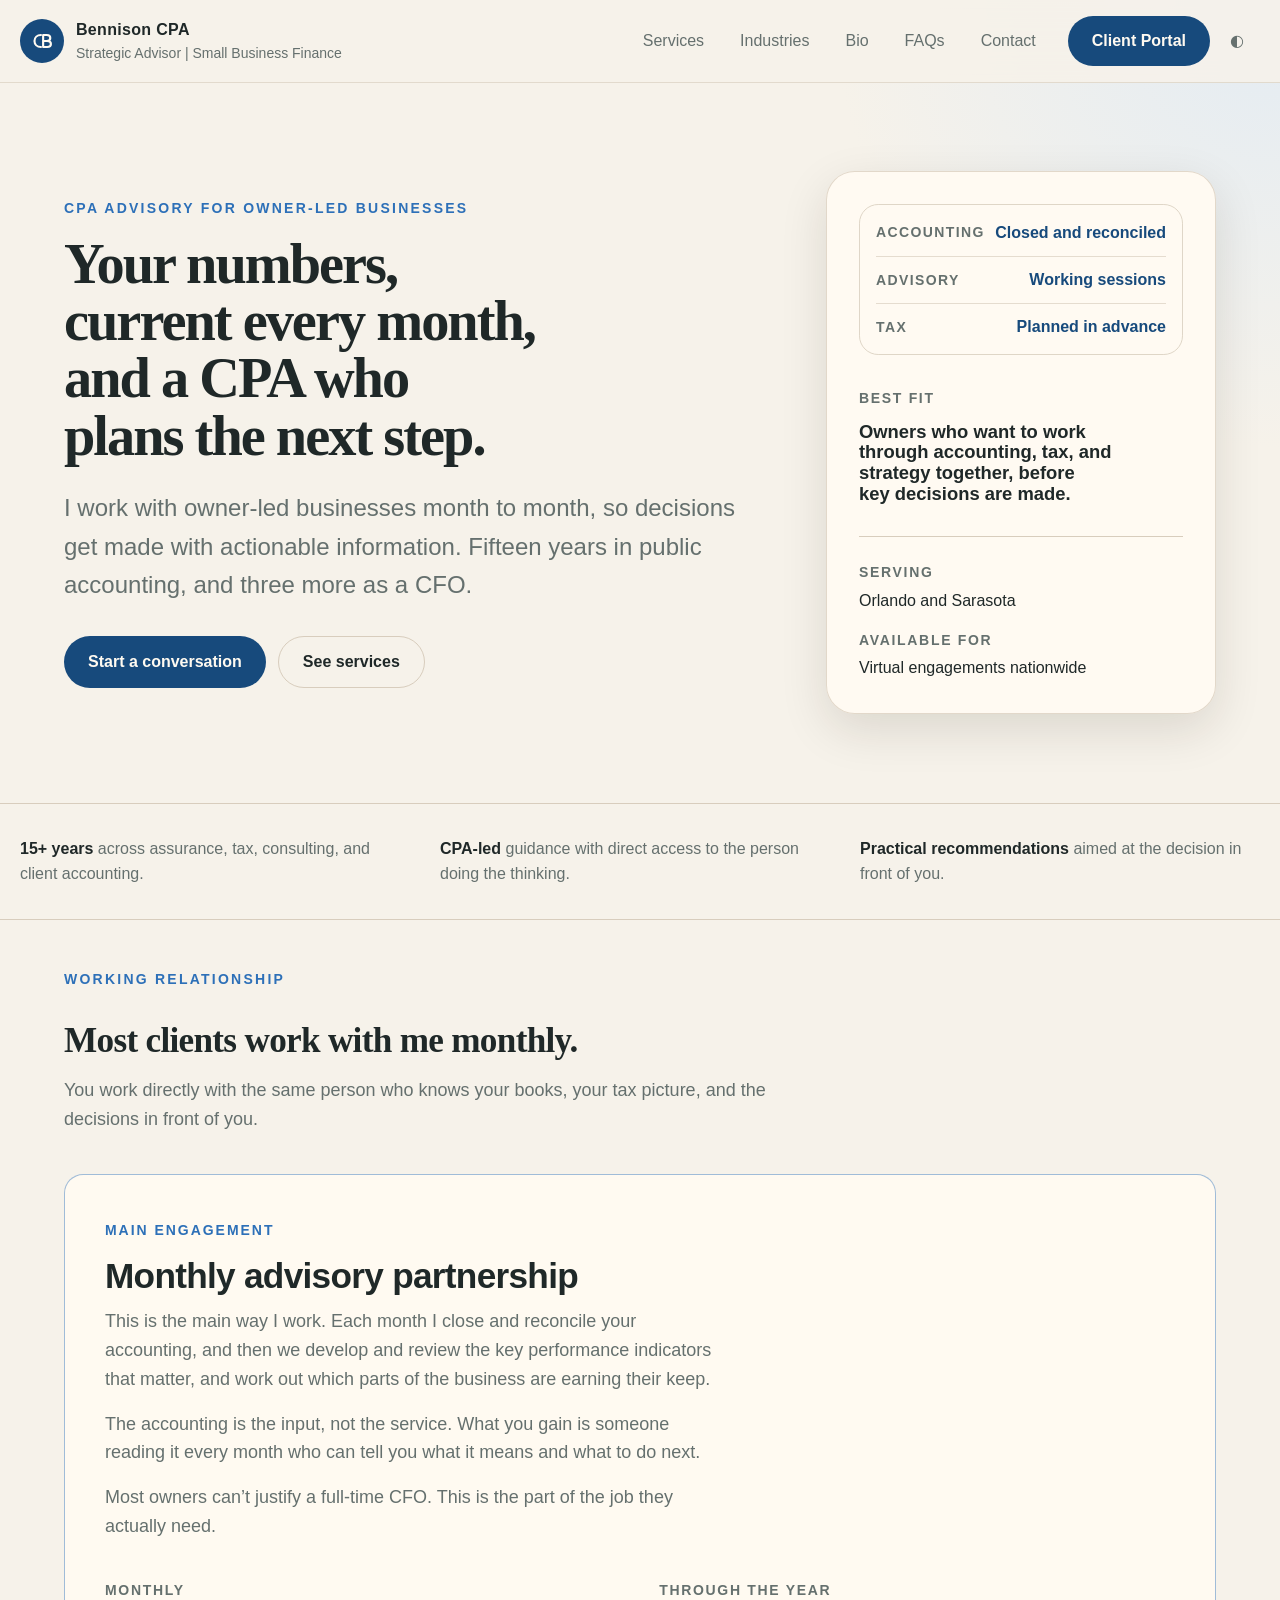
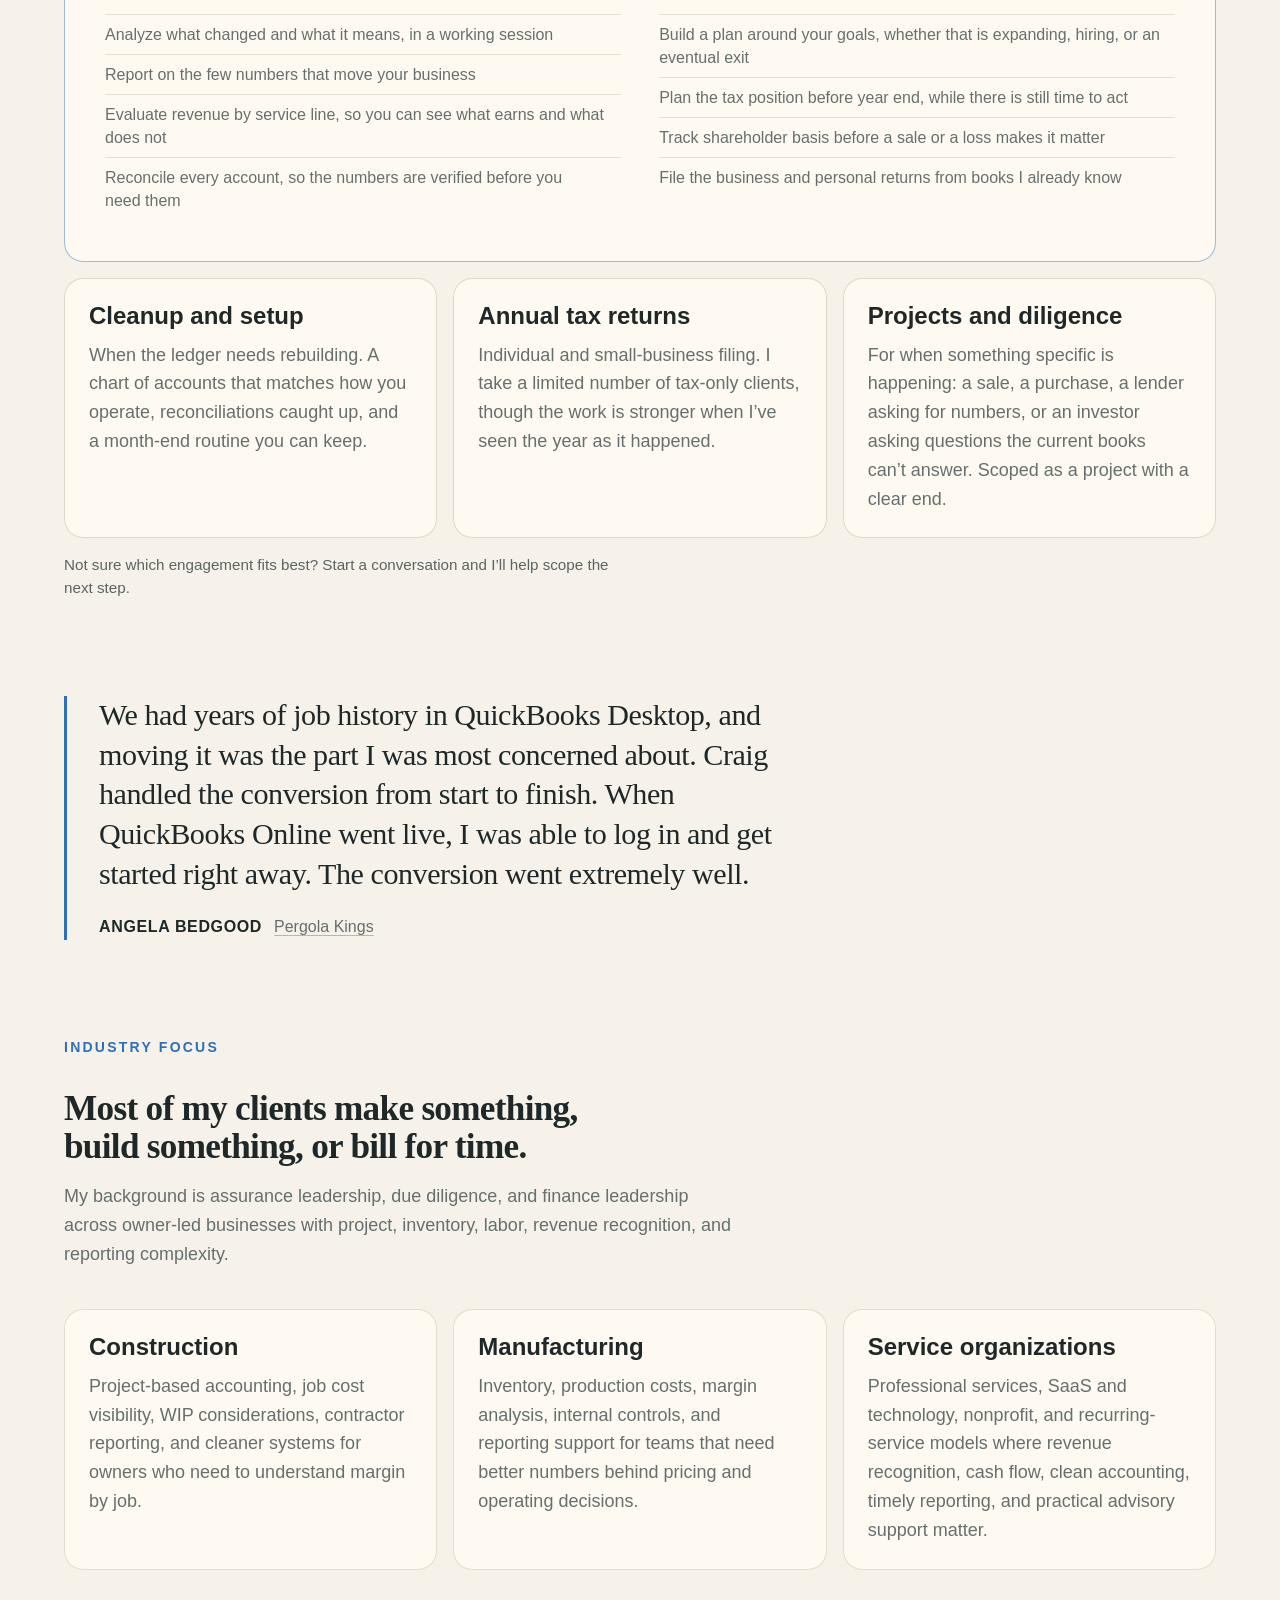
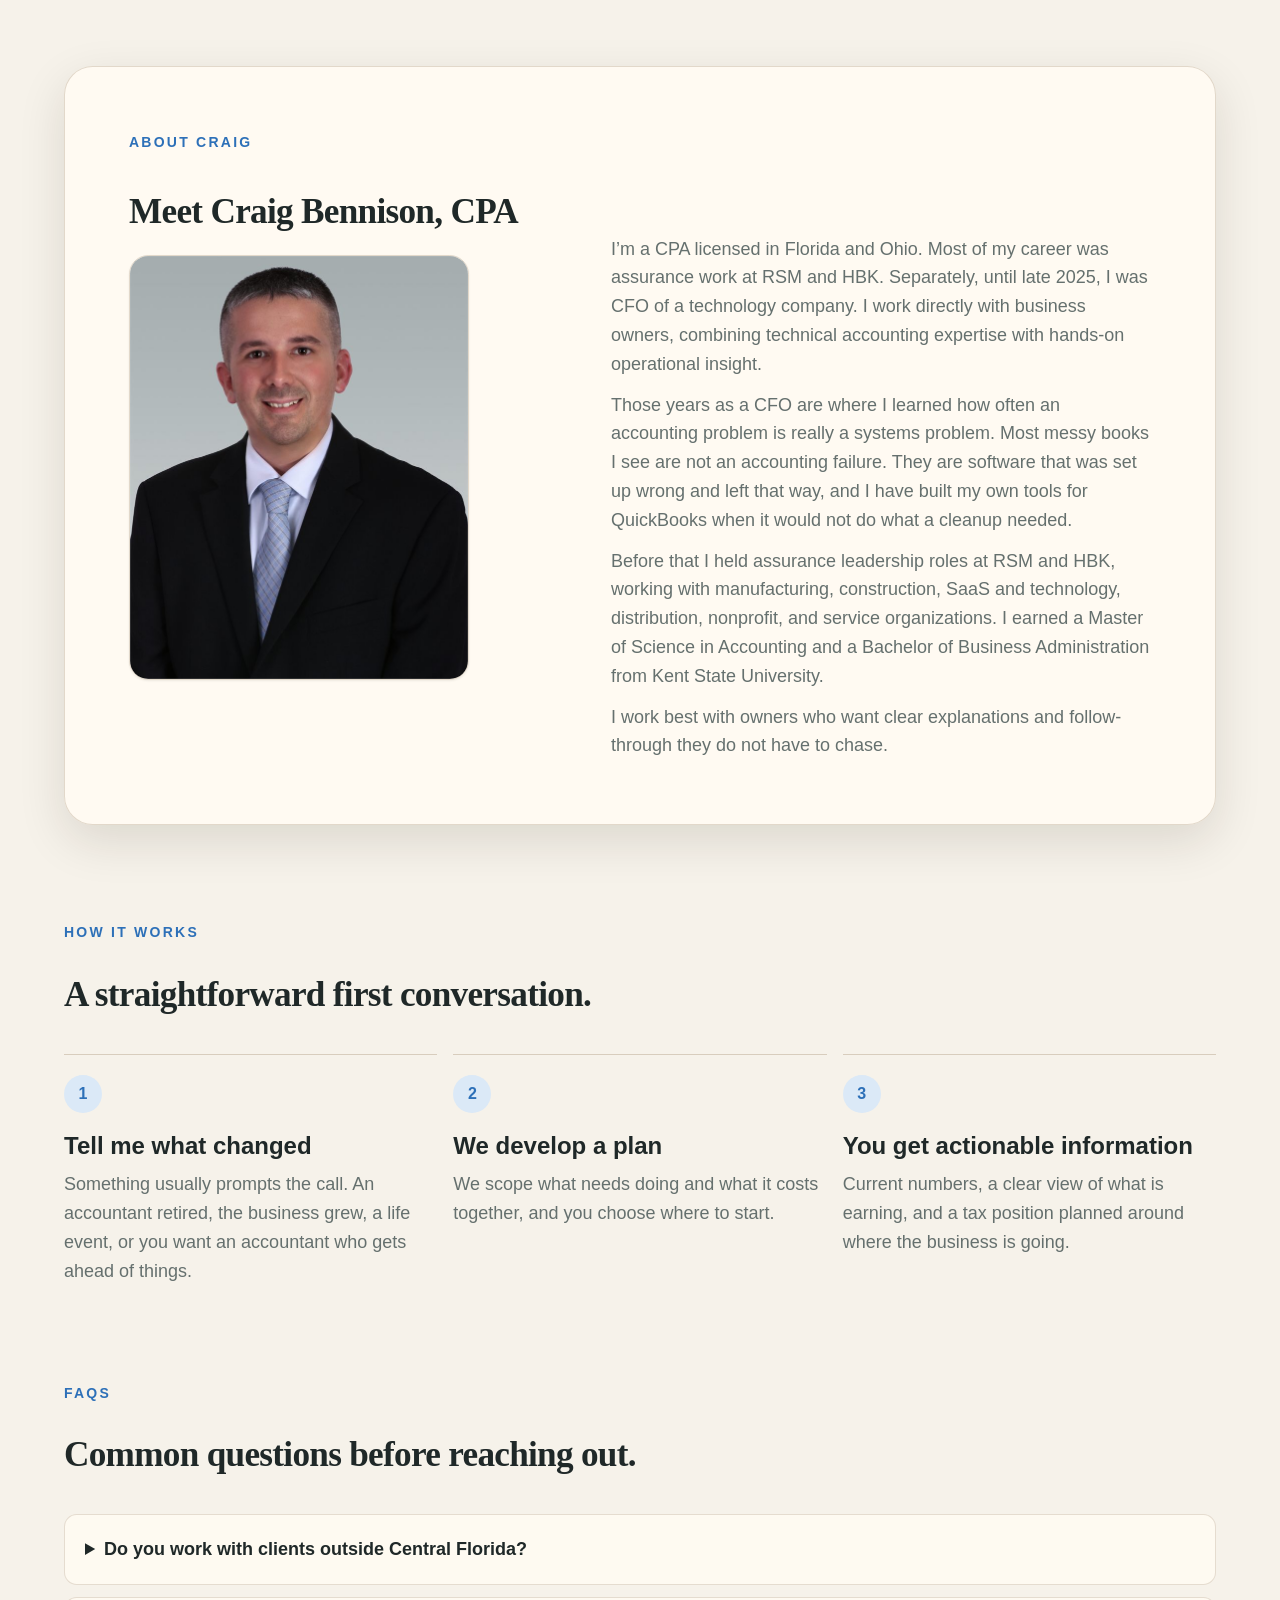
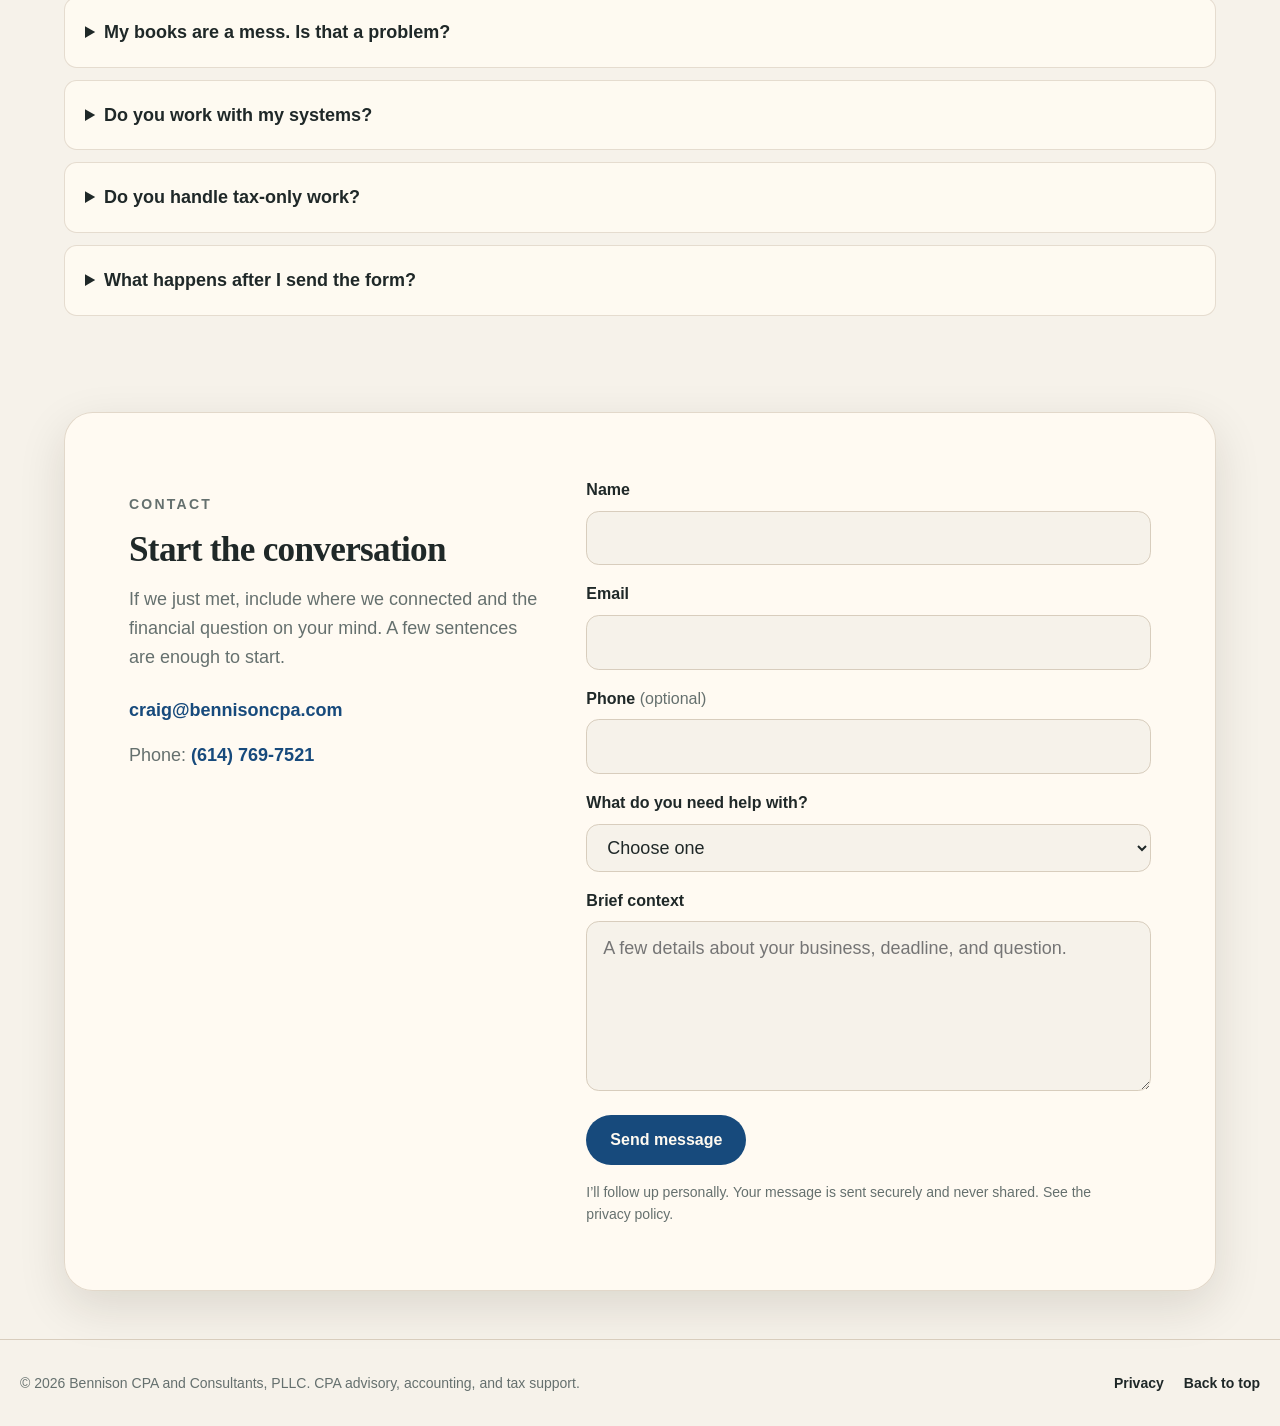
==== commit 4fbc70bf: "Credit Angela under her DBA, and link the business "Magellan Remodeling Services, Inc." becomes "Per" ====
--- a/index.html
+++ b/index.html
@@ -378,7 +378,11 @@
           </blockquote>
           <figcaption>
             <span class="testimonial-name">Angela Bedgood</span>
-            <span class="testimonial-org">Magellan Remodeling Services, Inc.</span>
+            <span class="testimonial-org">
+              <a href="https://www.pergolakings.com/" target="_blank" rel="noopener noreferrer">
+                Pergola Kings<span class="sr-only"> (opens in a new tab)</span>
+              </a>
+            </span>
           </figcaption>
         </figure>
       </section>
--- a/styles.css
+++ b/styles.css
@@ -1191,3 +1191,16 @@
   font-size: clamp(1.15rem, 0.95rem + 0.6vw, 1.45rem);
   max-width: none;
 }
+
+/* The company credit links out, so it needs to look like a link. Site-wide
+   `a { text-decoration: none }` would otherwise render it as plain text. */
+.testimonial-org a {
+  text-decoration: underline;
+  text-decoration-color: color-mix(in oklab, currentColor, transparent 55%);
+  text-underline-offset: 0.2em;
+}
+
+.testimonial-org a:hover {
+  color: var(--color-text);
+  text-decoration-color: currentColor;
+}
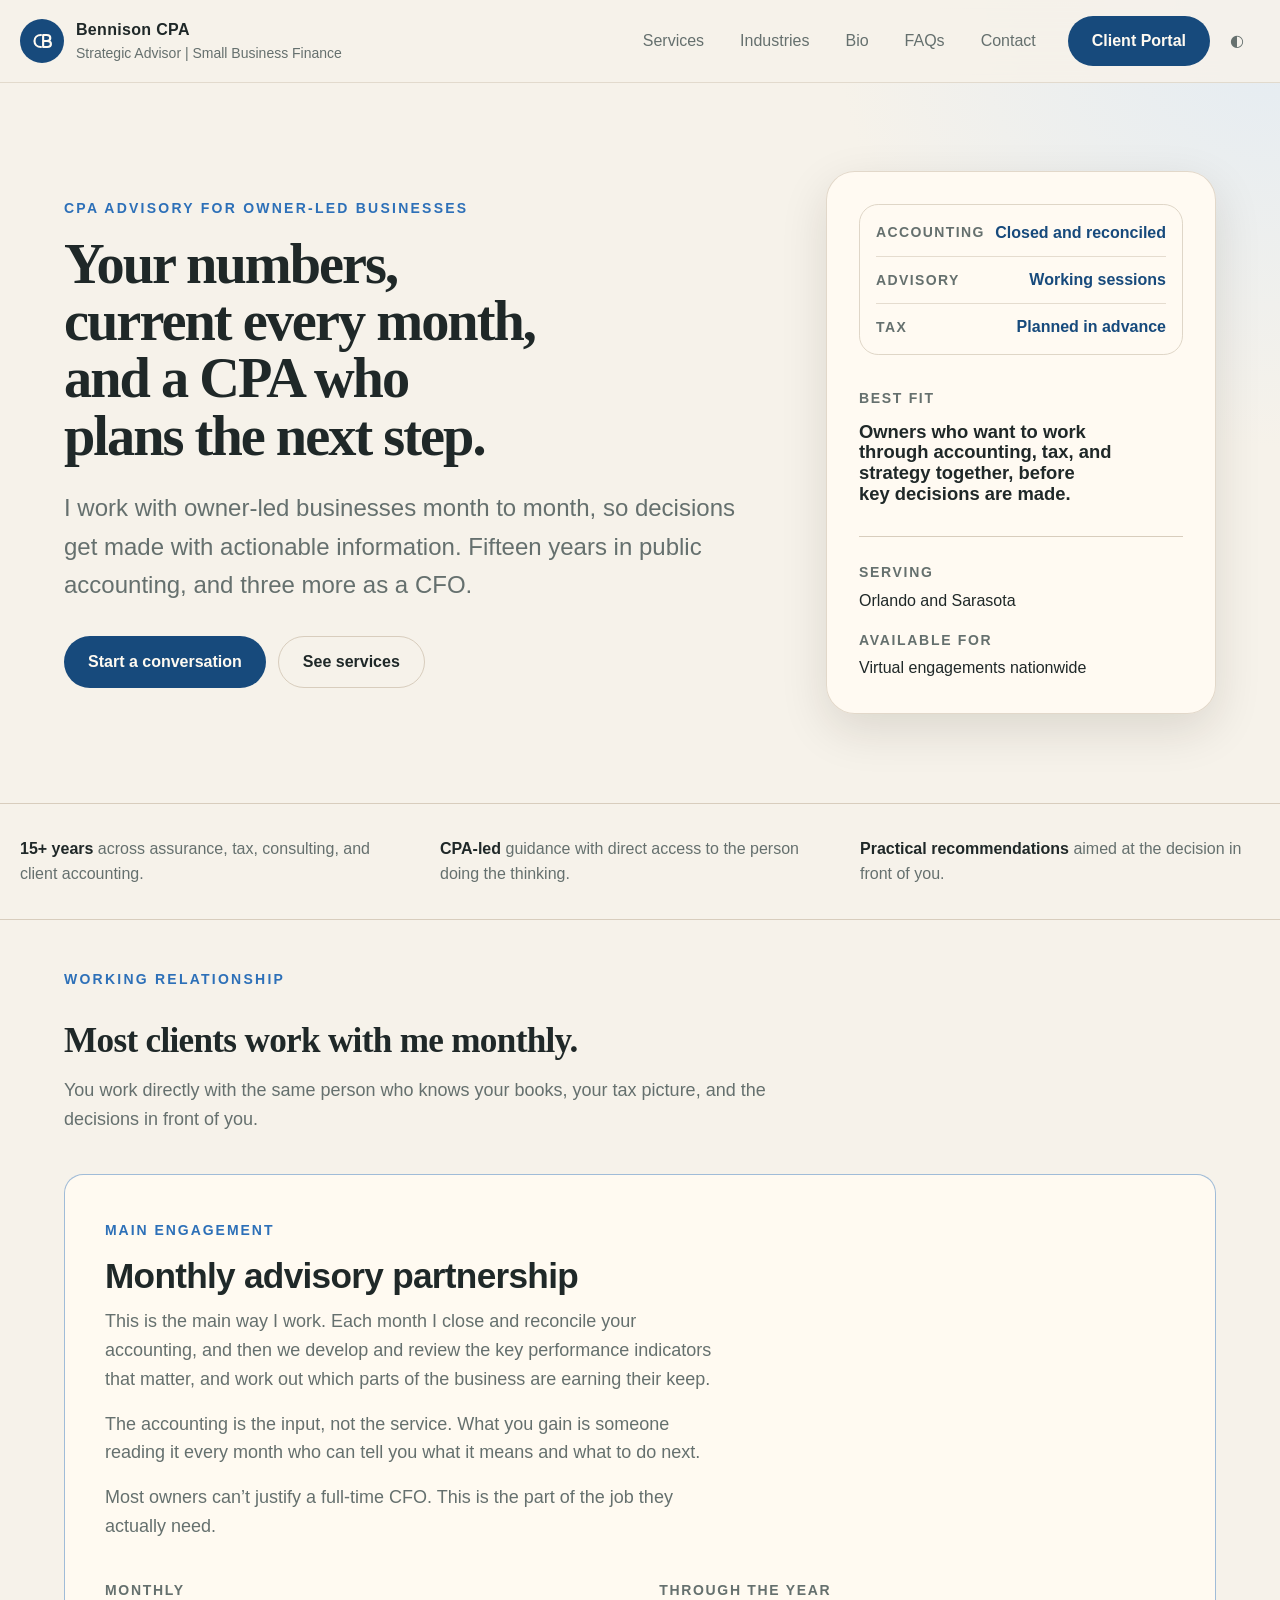
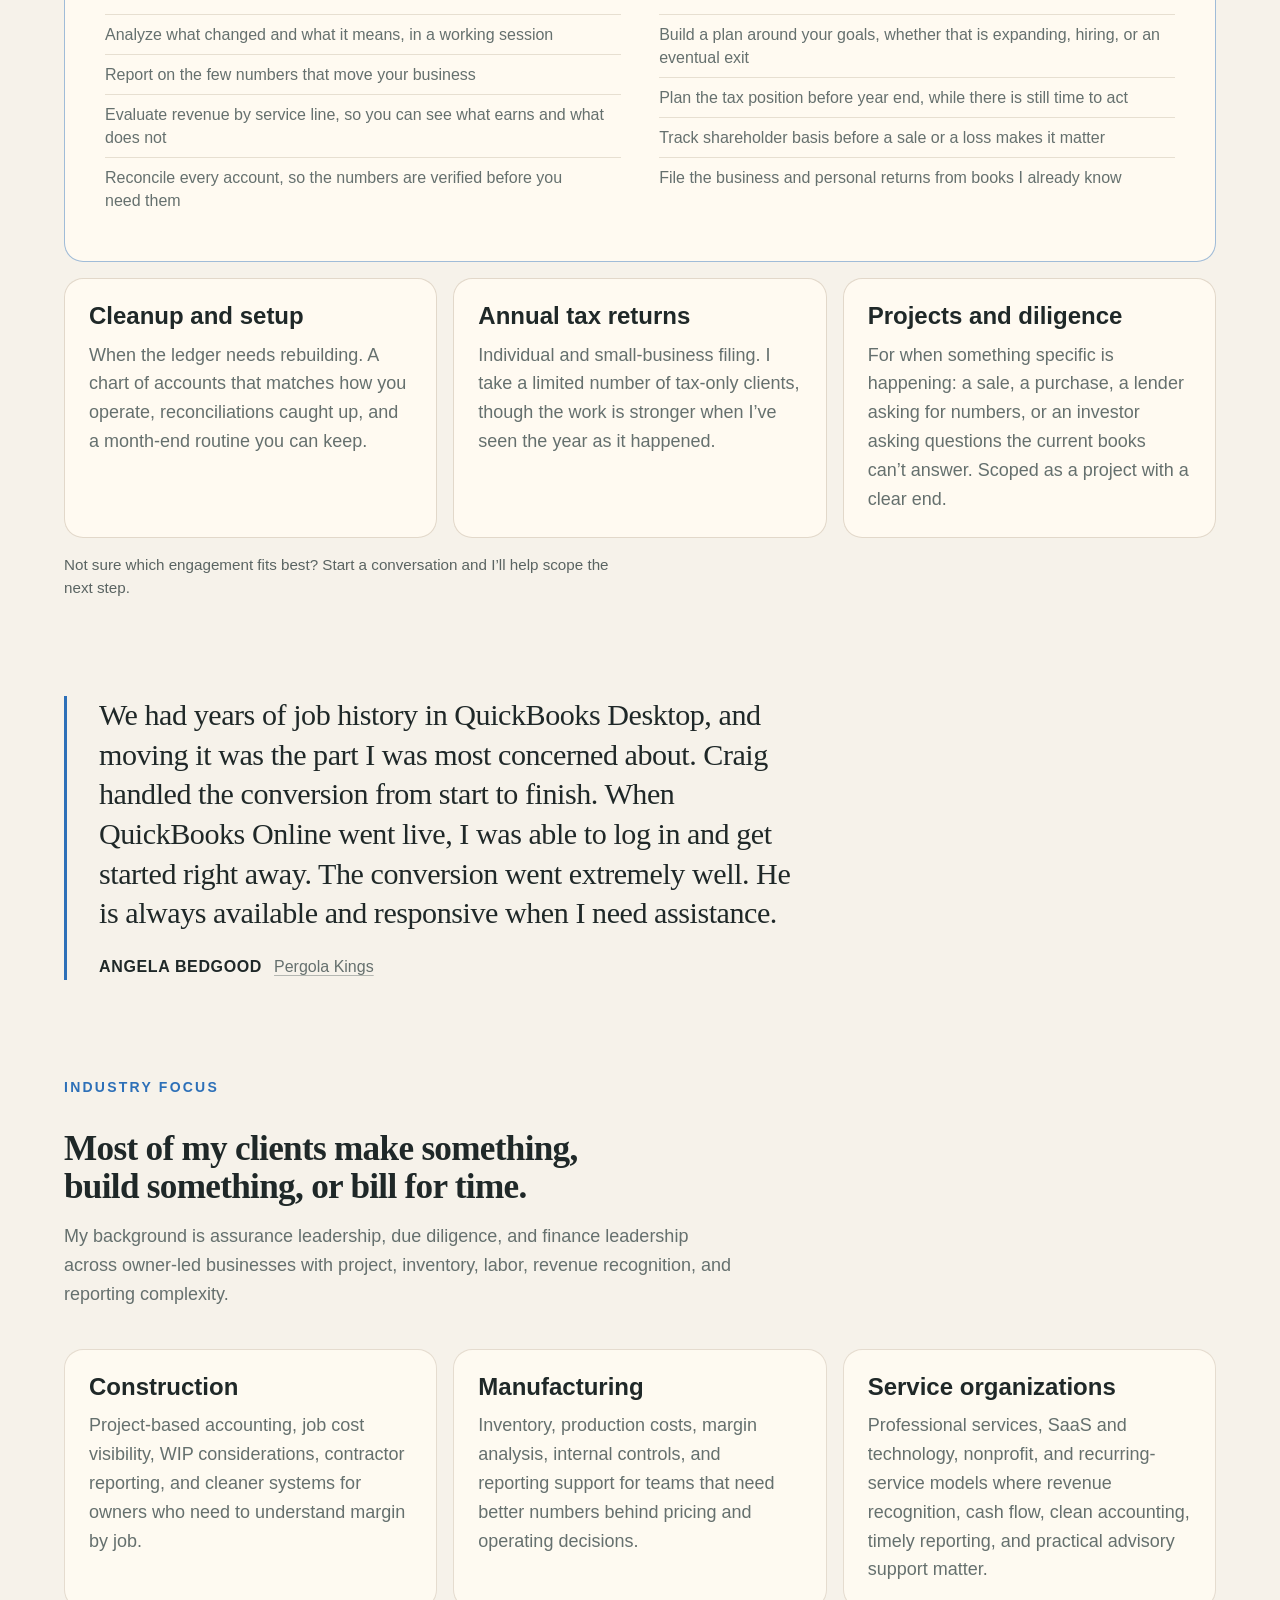
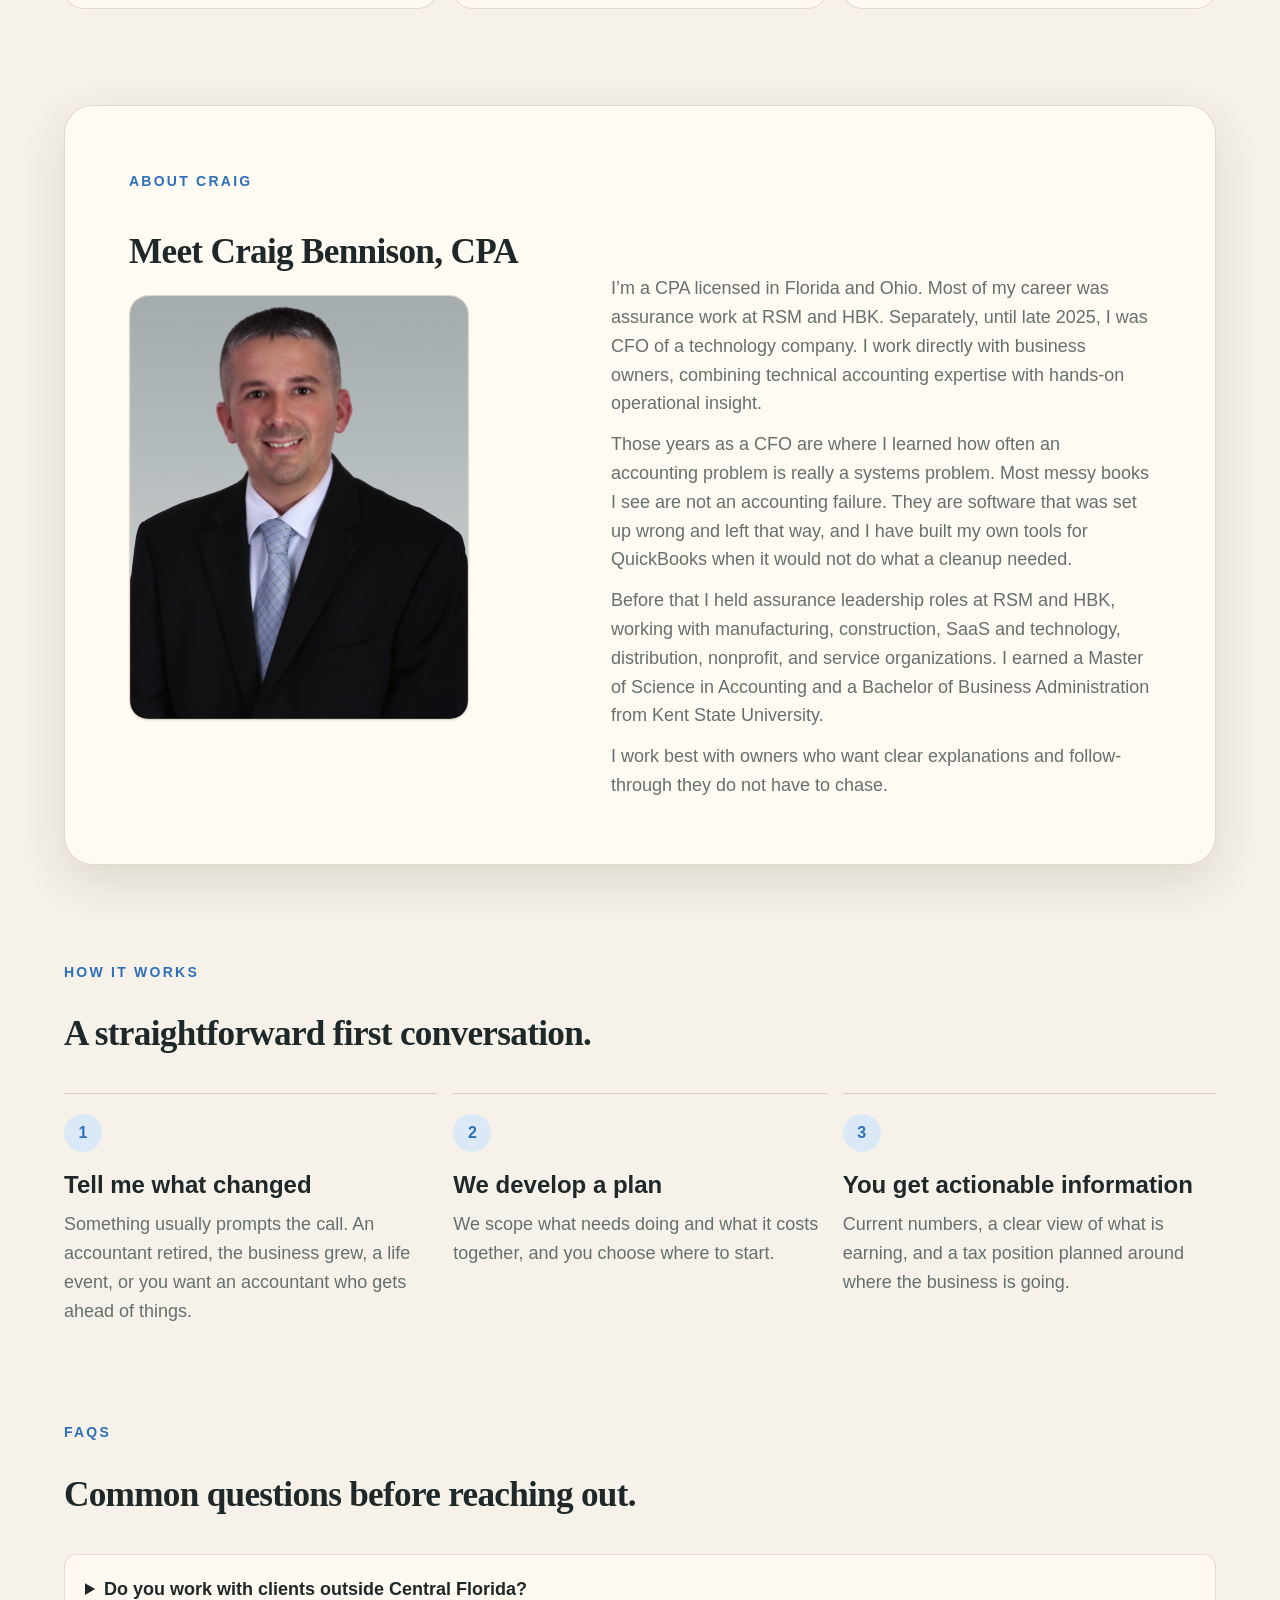
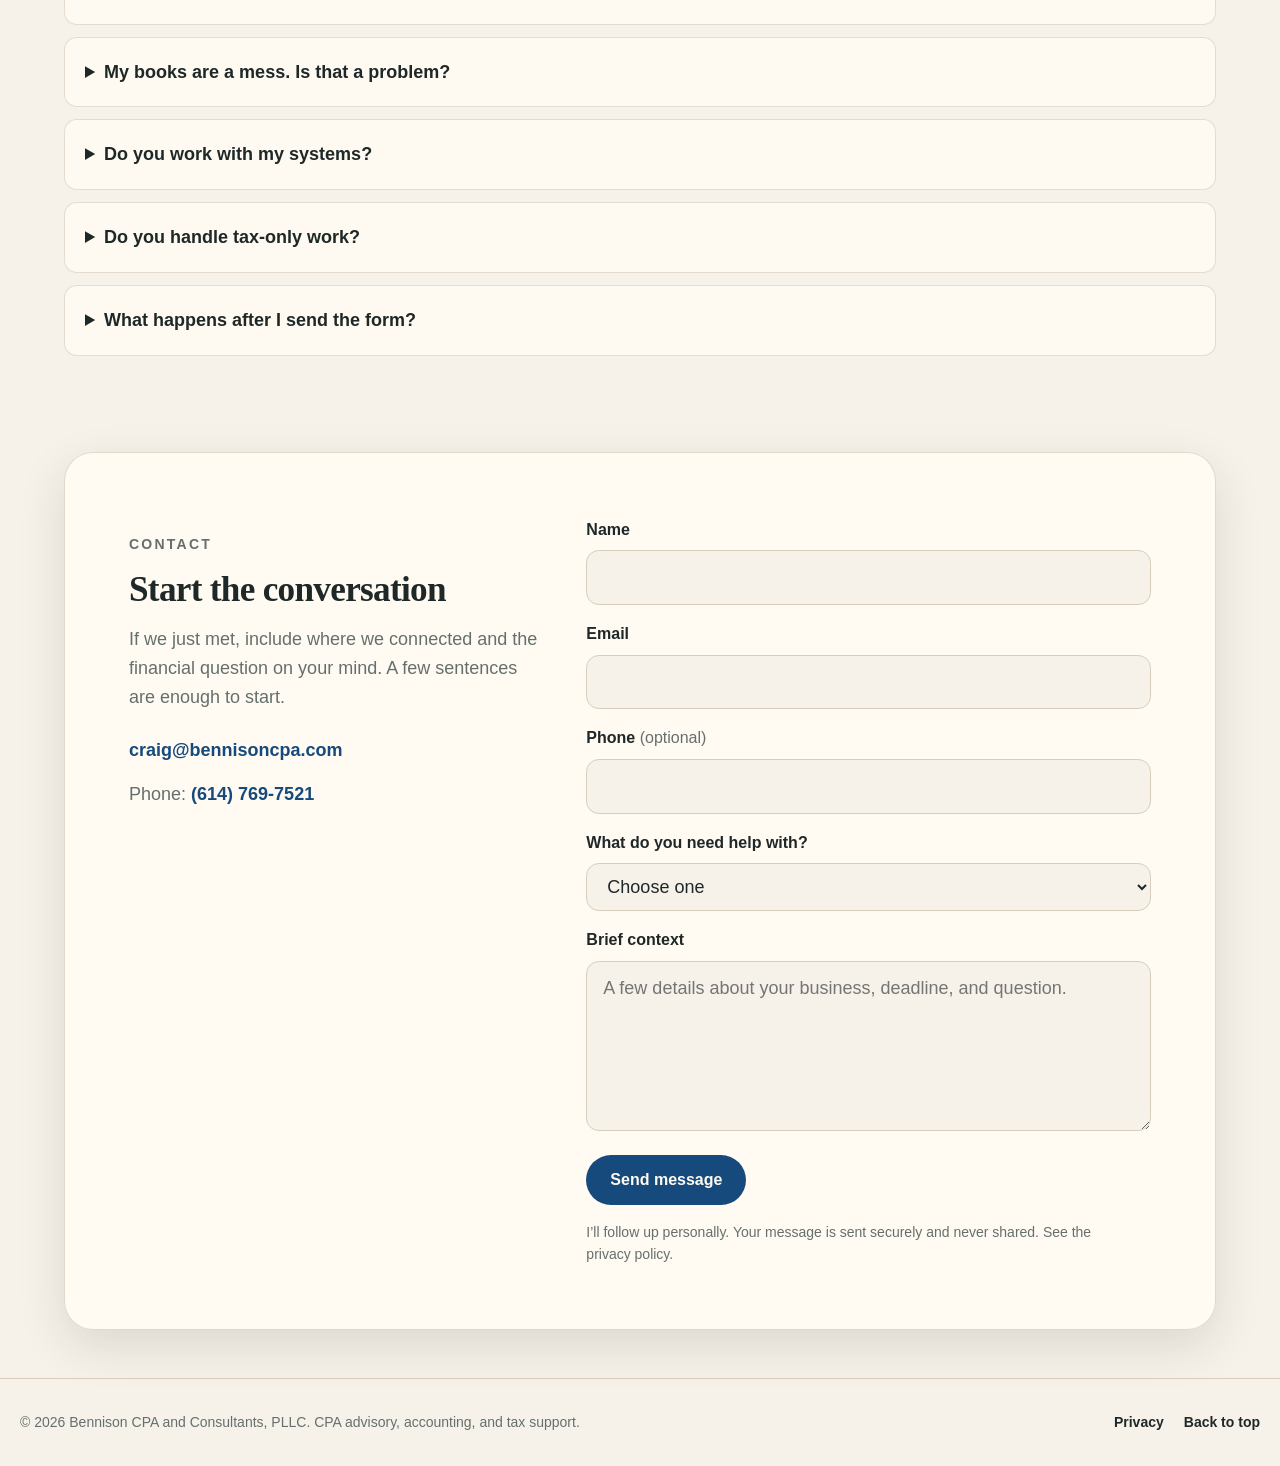
==== commit 0a2f4e88: "Version A: append Angela's responsiveness line from her Google review Adds "He is always available a" ====
--- a/index.html
+++ b/index.html
@@ -373,7 +373,7 @@
               We had years of job history in QuickBooks Desktop, and moving it was the part I was most
               concerned about. Craig handled the conversion from start to finish. When QuickBooks Online
               went live, I was able to log in and get started right away. The conversion went extremely
-              well.
+              well. He is always available and responsive when I need assistance.
             </p>
           </blockquote>
           <figcaption>
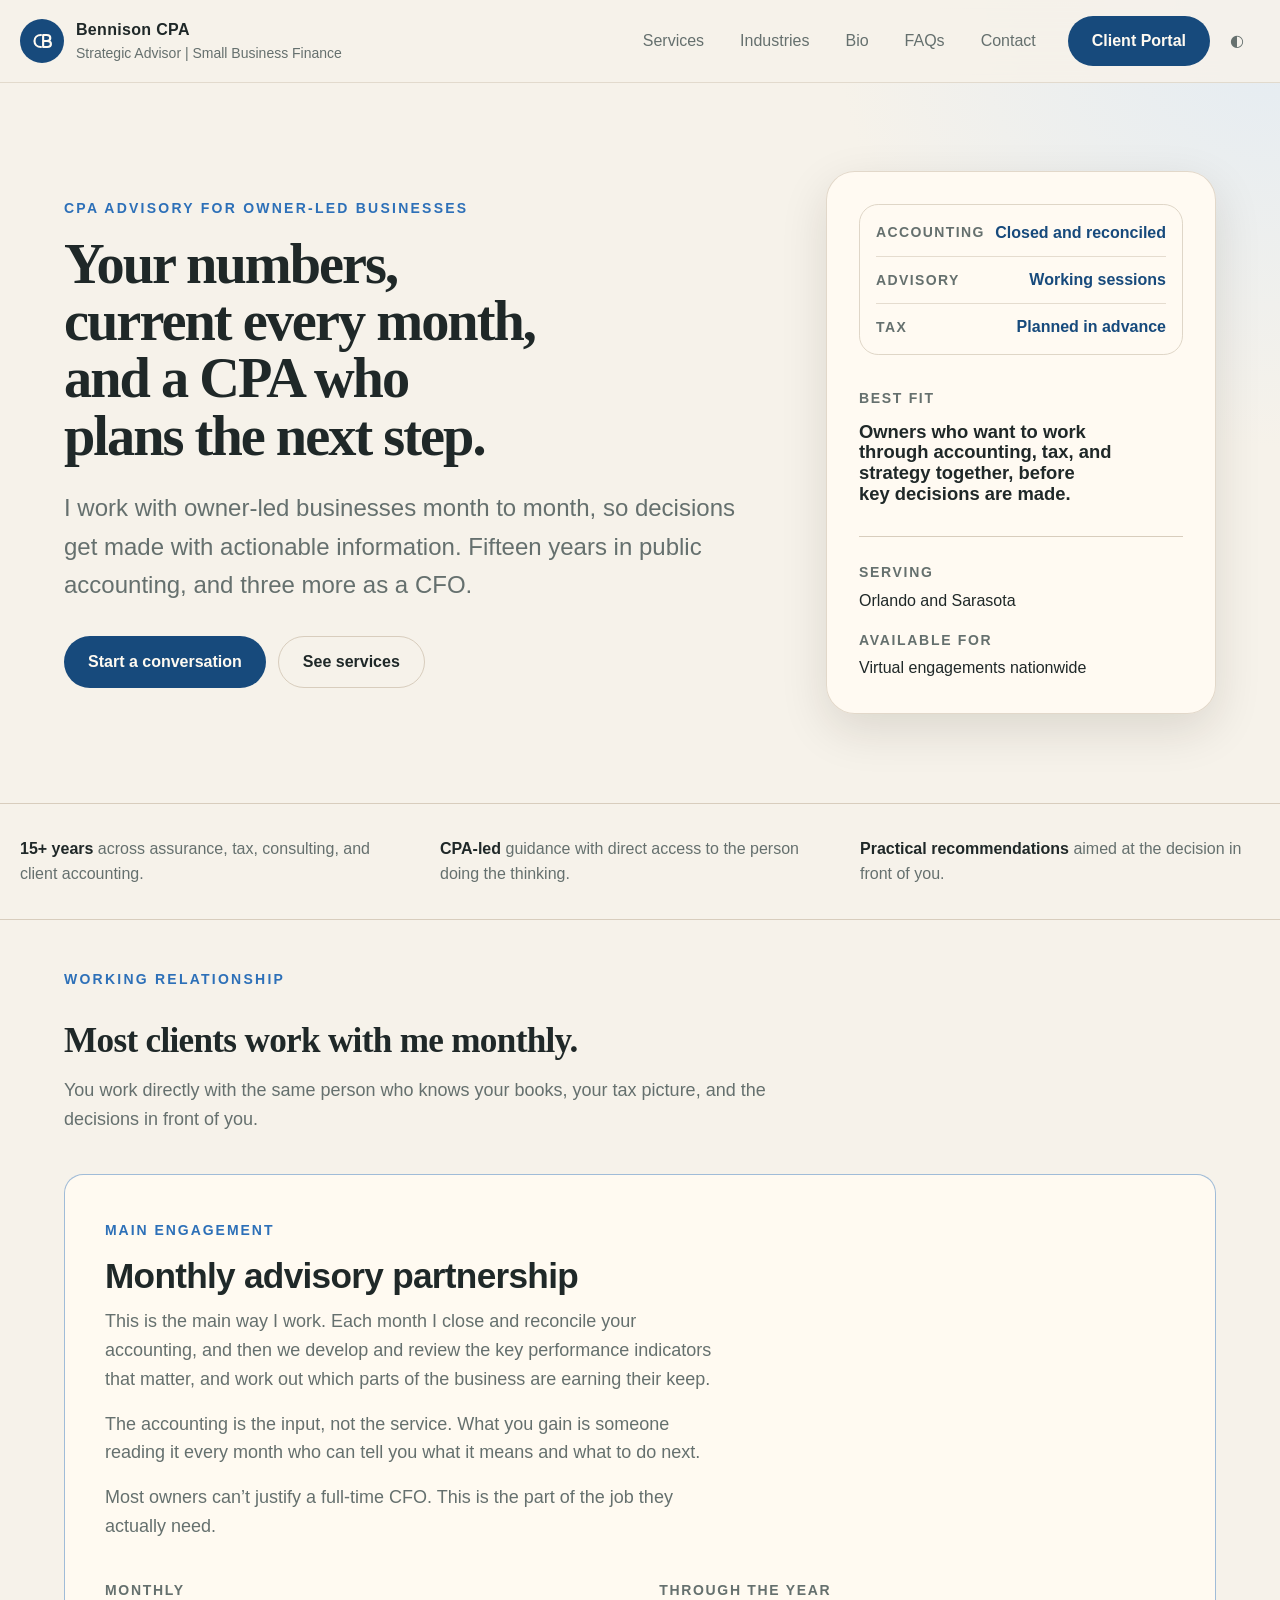
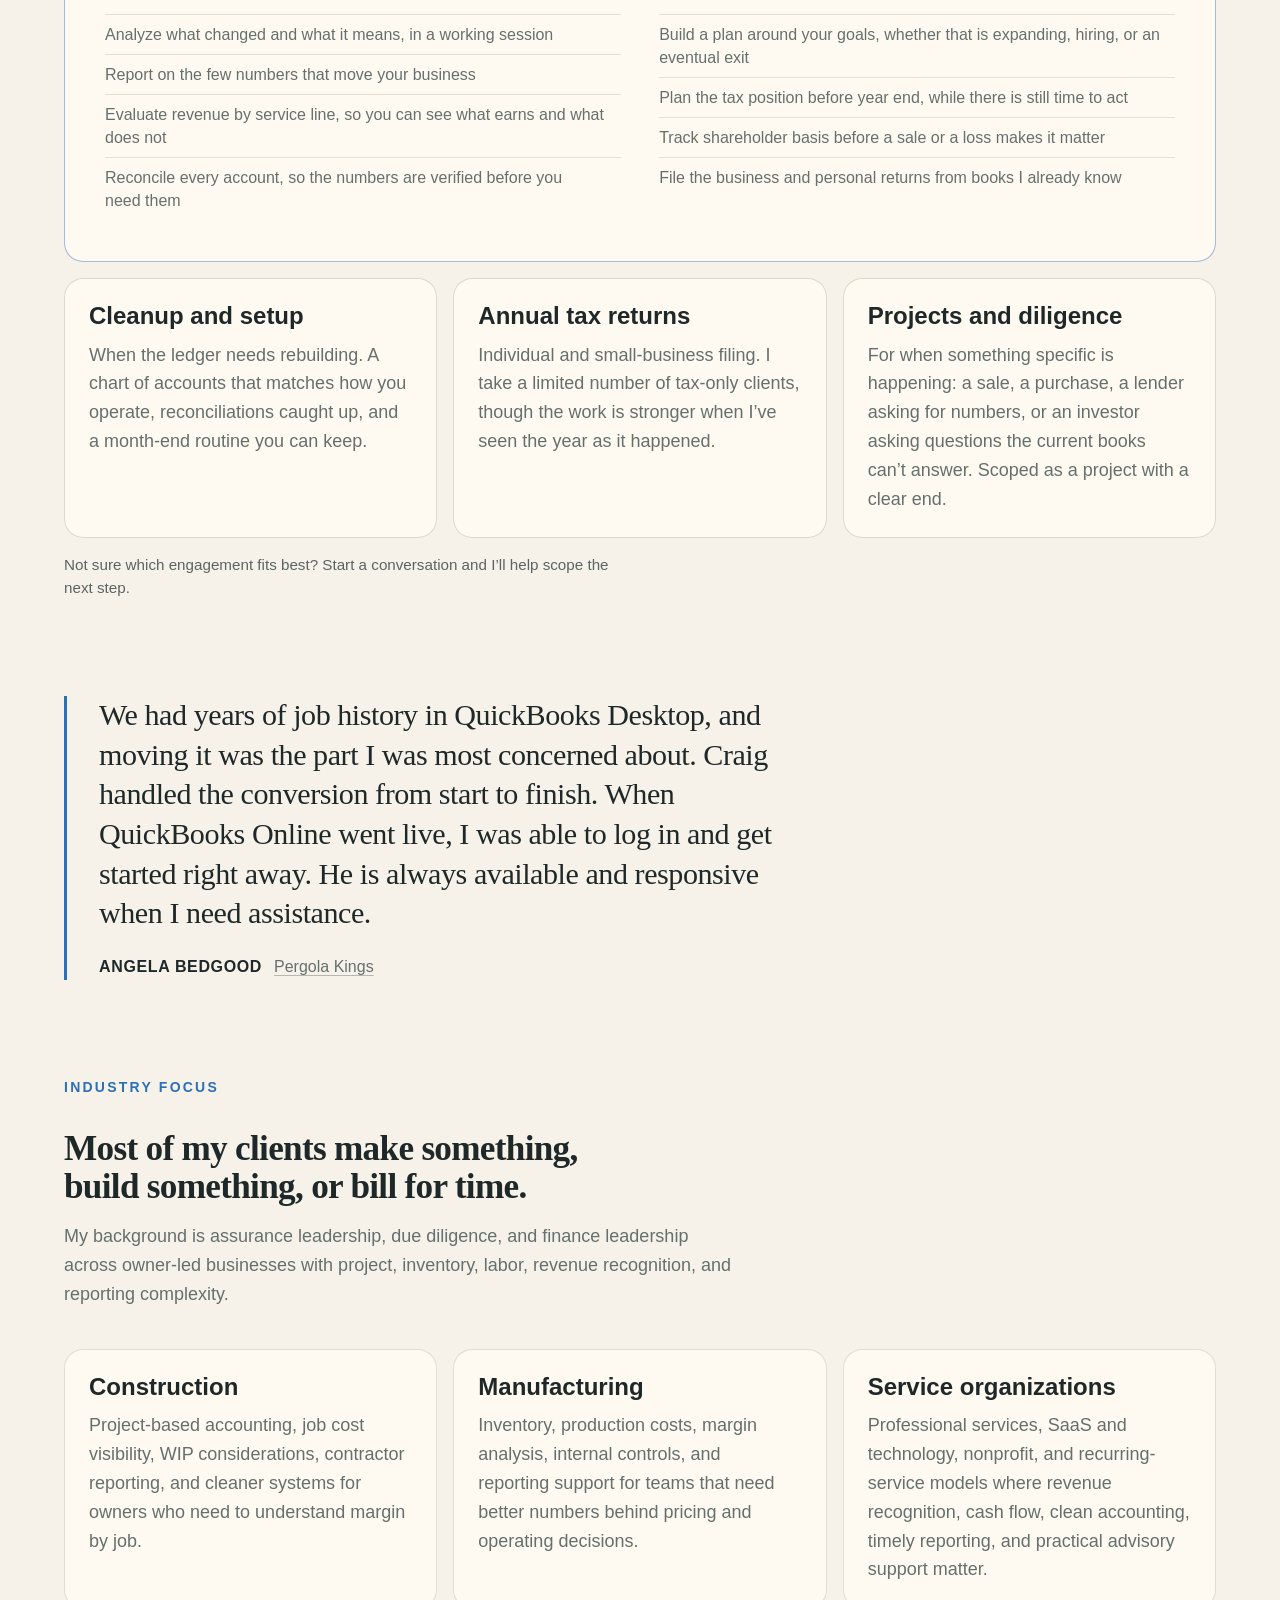
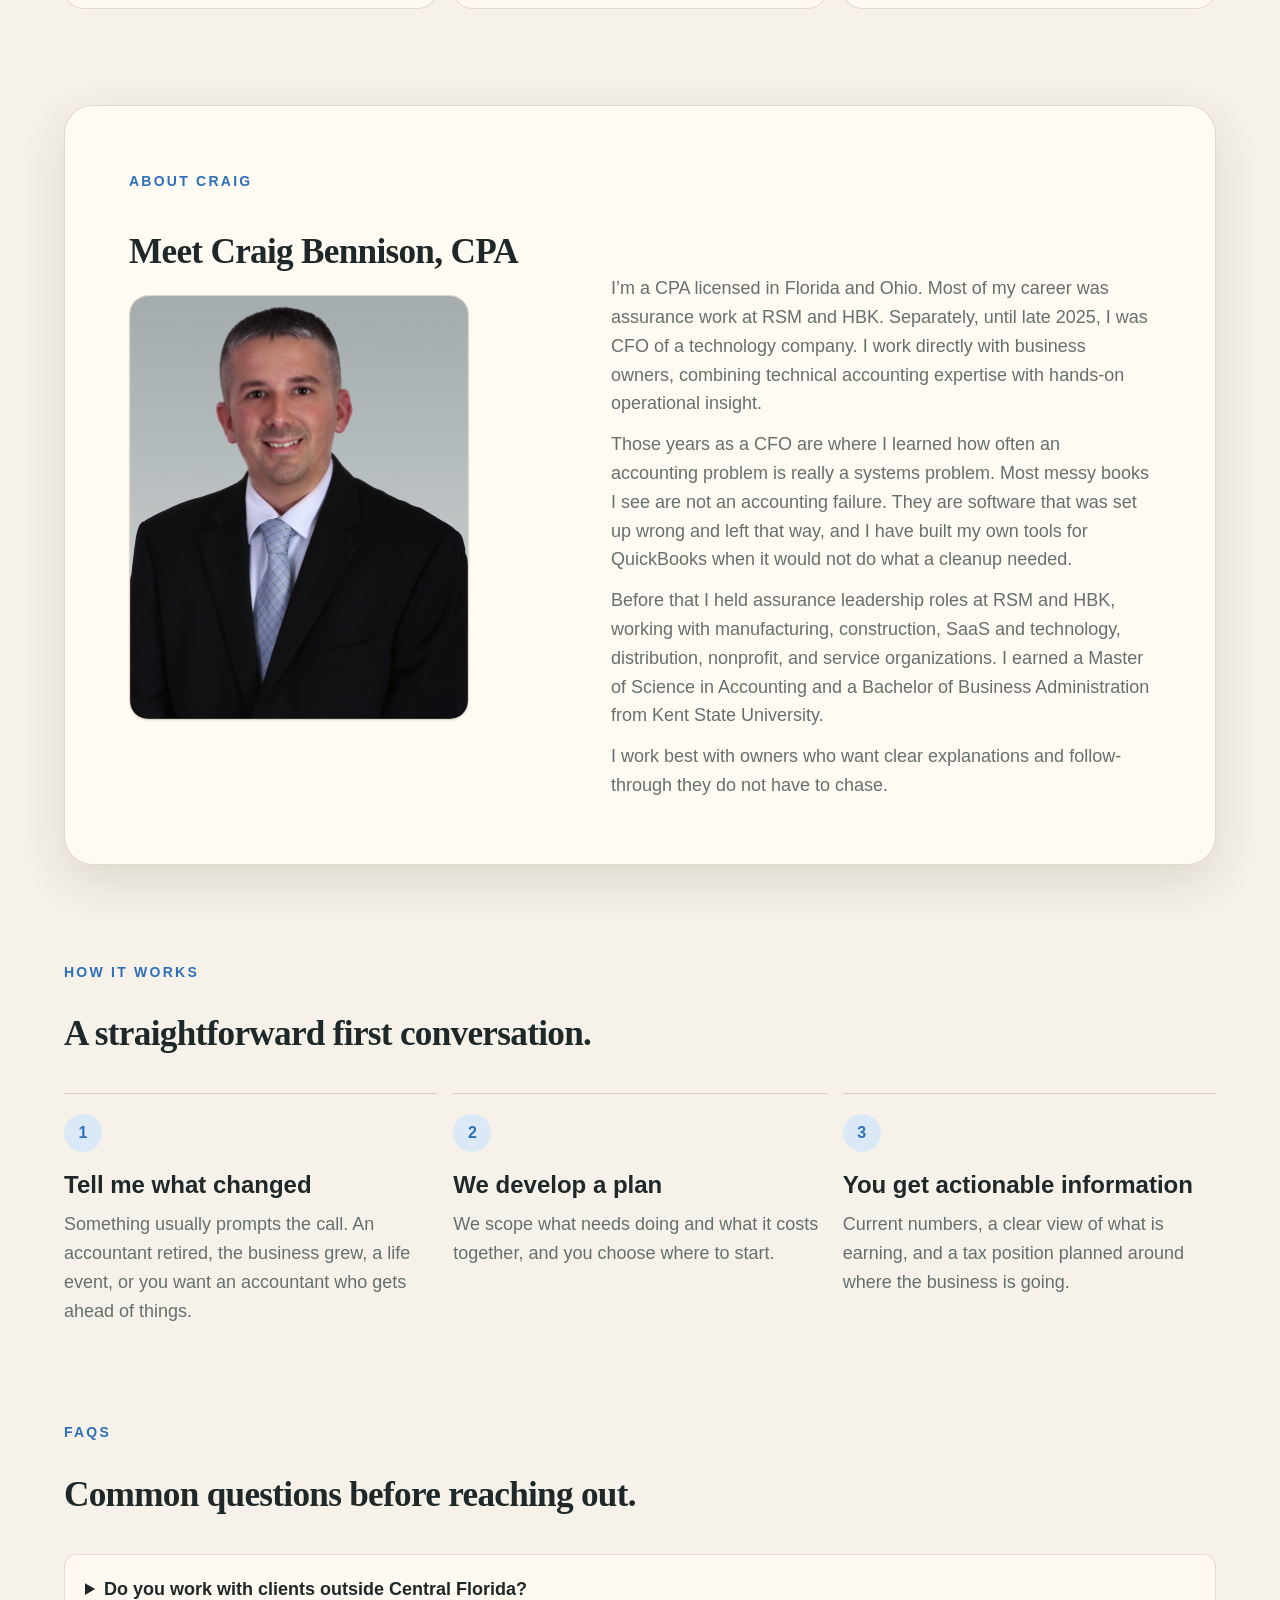
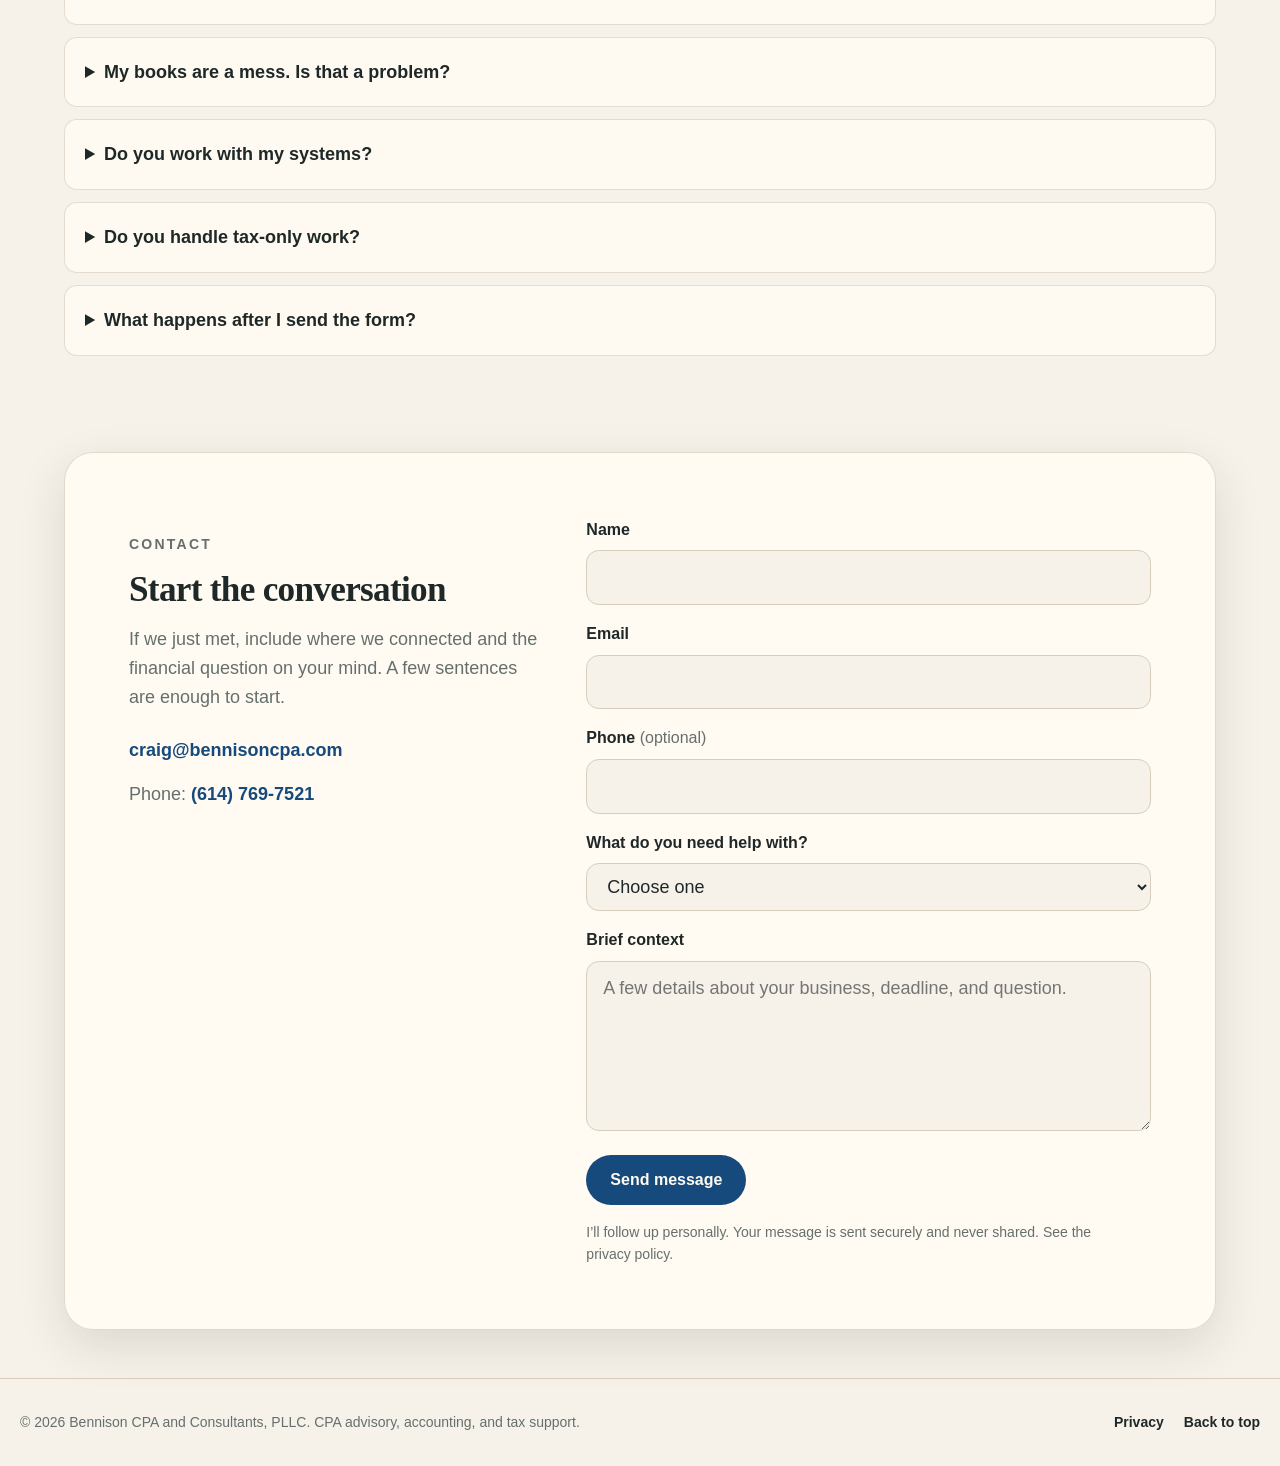
==== commit 1bc4fbdf: "Version B: append the responsiveness line, drop the summary sentence Same as version A but without "" ====
--- a/index.html
+++ b/index.html
@@ -372,8 +372,8 @@
             <p>
               We had years of job history in QuickBooks Desktop, and moving it was the part I was most
               concerned about. Craig handled the conversion from start to finish. When QuickBooks Online
-              went live, I was able to log in and get started right away. The conversion went extremely
-              well. He is always available and responsive when I need assistance.
+              went live, I was able to log in and get started right away. He is always available and
+              responsive when I need assistance.
             </p>
           </blockquote>
           <figcaption>
